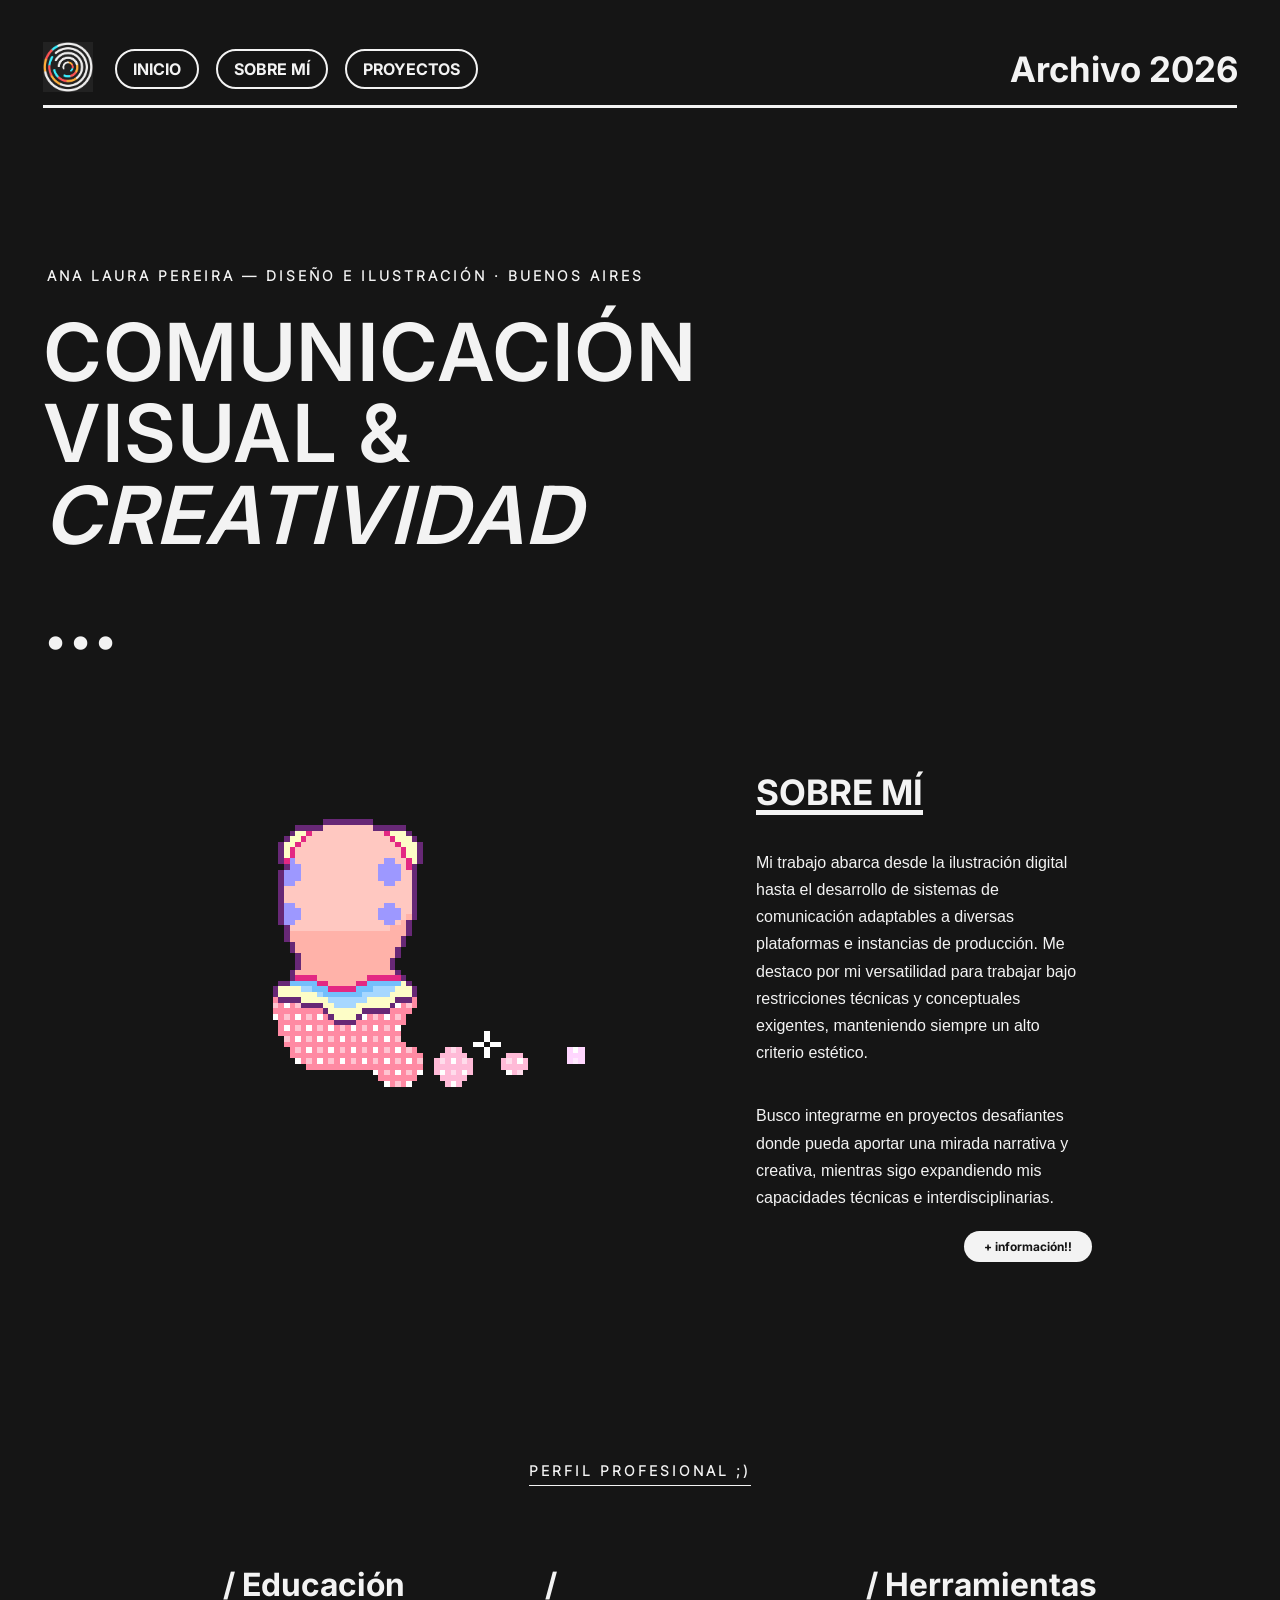
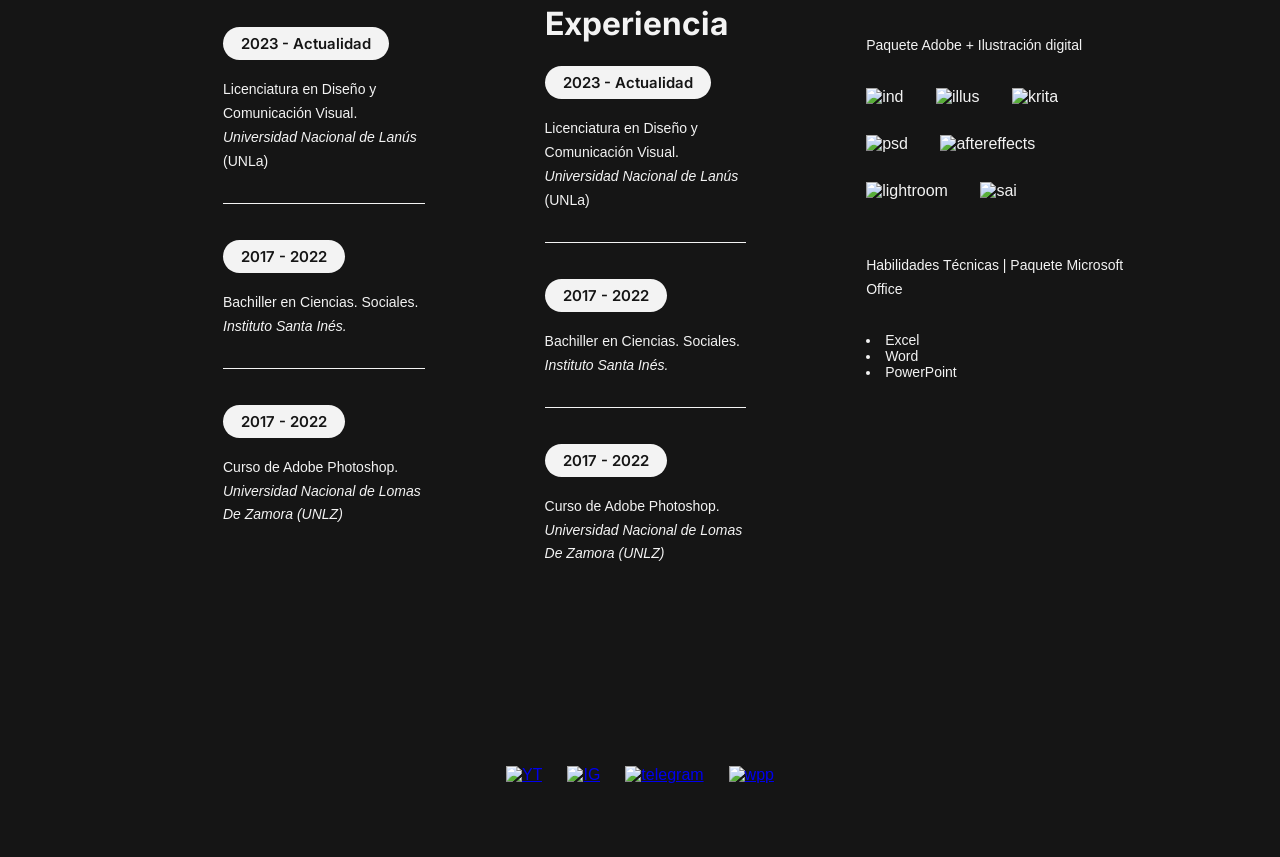
==== index.html @ 0eec57a1 "Add files via upload" ====
<!DOCTYPE html>
<html lang="es">

<head>
    <meta charset="utf-8" />
    <title>Pereira Ana | Portfolio</title>
    <link rel="stylesheet" href="style.css">
</head>

<body>
    <header class="header-container">
        <div class="logoprincipal">
            <img id="logo" src="IMG/SID_ Photo.gif" alt="Logo" width="50" />
        </div>
        <nav class="mi-inicio">
            <a href="#">INICIO</a>
            <a href="#">SOBRE MÍ</a>
            <a href="#">PROYECTOS</a>
            <a href="#" class="derecha">Archivo 2026</a>
        </nav>
    </header>

    <hr class="linea-principal">

    <main>
        <div class="subtitulo-header">
            <h1>ANA LAURA PEREIRA — DISEÑO E ILUSTRACIÓN · BUENOS AIRES</h1>
        </div>

        <section id="uno" class="hero-container">
            <div class="columna-izquierda">
                <h2>COMUNICACIÓN<br>VISUAL &<br><i>CREATIVIDAD</i></h2>
                <h3>...</h3>
                <img id="fotocv" src="IMG/download (2).gif" alt="Ana" width="500">
            </div>

            <div class="columna-derecha">
                <h4>SOBRE MÍ</h4>
                <p id="b1">Mi trabajo abarca desde la ilustración digital hasta el desarrollo de sistemas de
                    comunicación
                    adaptables a diversas plataformas e instancias de producción. Me destaco por mi versatilidad para
                    trabajar bajo restricciones técnicas y conceptuales exigentes, manteniendo siempre un alto criterio
                    estético.</p>
                <p id="b2">Busco integrarme en proyectos desafiantes donde pueda aportar una mirada narrativa y
                    creativa,
                    mientras sigo expandiendo mis capacidades técnicas e interdisciplinarias.</p>
                <div class="info">
                    <span id="b3">+ información!!</span>
                </div>
            </div>
        </section>

        <h6>PERFIL PROFESIONAL ;) </h6>

        <section class="columnas">
            <div id="columasinfo">
                <h5>/ Educación</h5>
                <span class="ed-tag">2023 - Actualidad</span>
                <p class="ed-texto">Licenciatura en Diseño y Comunicación Visual. <i>Universidad Nacional de Lanús</i>
                    (UNLa)</p>
                <hr class="hr-separador">
                <span class="ed-tag">2017 - 2022</span>
                <p class="ed-texto">Bachiller en Ciencias. Sociales. <i>Instituto Santa Inés.</i></p>
                <hr class="hr-separador">
                <span class="ed-tag">2017 - 2022</span>
                <p class="ed-texto">Curso de Adobe Photoshop. <i>Universidad Nacional de Lomas De Zamora (UNLZ)</i></p>
            </div>

            <div id="columasinfo">
                <h5>/ Experiencia</h5>
                <span class="ed-tag">2023 - Actualidad</span>
                <p class="ed-texto">Licenciatura en Diseño y Comunicación Visual. <i>Universidad Nacional de Lanús</i>
                    (UNLa)</p>
                <hr class="hr-separador">
                <span class="ed-tag">2017 - 2022</span>
                <p class="ed-texto">Bachiller en Ciencias. Sociales. <i>Instituto Santa Inés.</i></p>
                <hr class="hr-separador">
                <span class="ed-tag">2017 - 2022</span>
                <p class="ed-texto">Curso de Adobe Photoshop. <i>Universidad Nacional de Lomas De Zamora (UNLZ)</i></p>
            </div>

            <div id="columaskills">
                <h5>/ Herramientas</h5>
                <p class="ed-texto">Paquete Adobe + Ilustración digital</p>
                <img id="icono1" src="IMG/H1BLANCO.png" alt="ind" width="70px">
                <img id="icono1" src="IMG/H2BLANCO.png" alt="illus" width="70px">
                <img id="icono1" src="IMG/H6BLANCO.png" alt="krita" width="70px">
                <img id="icono1" src="IMG/H3BLANCO.png" alt="psd" width="70px">
                <img id="icono1" src="IMG/H4BLANCO.png" alt="aftereffects" width="70px">
                <img id="icono1" src="IMG/H5BLANCO.png" alt="lightroom" width="70px">
                <img id="icono1" src="IMG/H7BLANCO.png" alt="sai" width="70px">
                <p class="ed-texto">Habilidades Técnicas | Paquete Microsoft Office</p>
                <ul">
                    <li class="listado">Excel</li>
                    <li class="listado">Word</li>
                    <li class="listado">PowerPoint</li>
                </ul>
            </div>
        </section>
    </main>

    <footer class="extra">
        <div class="redes">
            <a href="index.html"><img src="IMG/YTLOGO.png" alt="YT" width="40px"></a>
            <a href="index.html"><img src="IMG/IGLOGO.png" alt="IG" width="40px"></a>
            <a href="index.html"><img src="IMG/TLGLOGO.png" alt="telegram" width="40px"></a>
            <a href="index.html"><img src="IMG/WPPLOGO.png" alt="wpp" width="40px"></a>

        </div>

    </footer>


</body>

</html>
---- style.css ----
@charset "UTF-8";

@font-face {
    font-family: "Adobecaslon";
    src: url("fonts/ACaslonPro-Regular.otf") format("opentype");
    font-weight: normal;
    font-style: normal;
}

@font-face {
    font-family: "InterRegular";
    src: url("fonts/Inter_18pt-Regular.ttf") format("truetype");
    font-weight: normal;
    font-style: normal;
}

@font-face {
    font-family: "InterLight";
    src: url("fonts/Inter_18pt-Light.ttf") format("truetype");
    font-weight: 300;
    font-style: normal;
}

@font-face {
    font-family: "Gragio";
    src: url("fonts/Gragio.ttf") format("truetype");
    font-weight: bold;
    font-style: normal;
}

@font-face {
    font-family: "HelveticaNeue-Medium";
    src: url("fonts/HelveticaNeue-Medium.otf") format("opentype");
    font-weight: bold;
    font-style: normal;
}

@font-face {
    font-family: "InterBold";
    src: url("fonts/Inter_18pt-Bold.ttf") format("truetype");
    font-weight: bold;
    font-style: normal;
}

@font-face {
    font-family: "InterSemibold";
    src: url("fonts/Inter_18pt-SemiBold.ttf") format("truetype");
    font-weight: 600;
    font-style: normal;
}

@font-face {
    font-family: "Montserrat";
    src: url("fonts/Montserrat-Regular.ttf") format("truetype");
    font-weight: normal;
    font-style: normal;
}

@font-face {
    font-family: "Groonex";
    src: url("fonts/Groonex-Slant.ttf") format("opentype");
    font-weight: 300;
    font-style: normal;
}

body {
    background-color: rgb(21, 21, 21);
    color: rgb(243, 243, 243);
    font-family: "Montserrat", sans-serif;
    padding: 35px 35px;
}

.header-container {
    display: flex;
    align-items: center;
    justify-content: space-between;
    padding: 10px 0;
    margin-top: -13px;
}

.mi-inicio {
    display: flex;
    align-items: center;
    gap: 17px;
    width: 100%;
}

.mi-inicio a {
    font-family: 'InterBold', sans-serif;
    font-size: 16px;
    text-decoration: none;
    font-weight: bold;
    color: rgb(243, 243, 243);
    border: 2.8px solid rgb(243, 243, 243);
    border-radius: 100px;
    padding: 8px 16px;
    transition: all 0.3s ease;
}

.mi-inicio a:hover {
    background-color: rgb(243, 243, 243);
    color: rgb(243, 243, 243);
    box-shadow: 0 0 15px rgb(243, 243, 243);
}

.mi-inicio .derecha {
    font-family: 'InterBold', sans-serif;
    margin-left: auto;
    margin-right: -17px;
    font-size: 35px;
    border: none;
    font-weight: 300;
    pointer-events: none;
}

.linea-principal {
    border: none;
    height: 3px;
    background-color: rgb(243, 243, 243);
    margin-top: -3px;
}

.subtitulo-header h1 {
    font-family: "InterLight", sans-serif;
    color: rgb(243, 243, 243);
    font-size: 14px;
    letter-spacing: 3px;
    padding-top: 150px;
    margin-bottom: -40px;
    padding-left: 4px;
}

.hero-container {
    display: flex;
    justify-content: space-between;
    gap: 60px;
    margin-top: 0px;
    margin-bottom: 80px;
}

.columna-izquierda {
    flex: 1.2;

}

.columna-derecha {
    flex: 0.9;
    display: flex;
    flex-direction: column;
    justify-content: flex-start;
    padding-top: 480px;
    padding-right: 145px;
    padding-bottom: 30px;
}

h2 {
    font-family: "InterSemibold", serif;
    font-size: 80px;
    padding-top: 0px;
    line-height: 1.02;
    letter-spacing: 0.5px;
    margin-bottom: 20px;
}

h3 {
    font-family: "InterBold", sans-serif;
    font-size: 80px;
    margin-top: -5px;
    margin-bottom: 20px;
}

h4 {
    font-family: "InterBold", sans-serif;
    font-size: 35px;
    margin-bottom: 20px;
    text-decoration: underline;
    text-decoration-thickness: 5px;
    text-underline-offset: 5px;
}

p {
    font-size: 16px;
    line-height: 1.7;
    margin-bottom: 20px;
}

.info {
    display: flex;
    justify-content: flex-end;
}

#b3 {
    font-family: 'InterBold', sans-serif;
    color: rgb(21, 21, 21);
    font-size: 12px;
    background-color: rgb(243, 243, 243);
    border-radius: 100px;
    padding: 8px 20px;
    display: inline-block;
}

h5 {
    font-family: "InterBold", sans-serif;
    font-size: 32px;
    margin-bottom: 30px;
}

.ed-tag {
    font-family: 'InterSemibold', sans-serif;
    color: rgb(21, 21, 21);
    ;
    font-size: 15px;
    background-color: rgb(243, 243, 243);
    border-radius: 110px;
    padding: 7px 18px;
    white-space: nowrap;
}

.ed-texto {
    margin-top: 25px;
    padding-bottom: 10px;
    font-size: 14px;
}

.hr-separador {
    border: none;
    height: 1px;
    background-color: rgb(243, 243, 243);
    margin: 15px 0 42.4px 0;
}

.logoprincipal {
    padding-right: 22px;
    margin-top: 0px;
}

#fotocv {
    max-width: 100%;
    padding-left: 230px;
    margin-top: -35px;
}

.columnas {
    padding-left: 180px;
    padding-right: 100px;
    display: flex;
    column-gap: 120px;
    justify-content: center;
    margin-bottom: 80px;
}

#columasinfo {
    width: 450px;
}

#columnaskills {
    width: 362px;
}

#icono1 {
    padding-right: 28px;
    padding-bottom: 29px;
}

h6 {
    font-family: "InterLight", sans-serif;
    font-size: 14px;
    letter-spacing: 3px;
    text-align: center;
    padding-top: 90px;
    text-decoration: underline;
    text-underline-offset: 9px;
}

.listado {
    font-size: 14px;
    text-decoration: none;
}

.extra {
    width: 100%;
    padding-top: 90px;
}

.redes {
    display: flex;
    column-gap: 25px;
    justify-content: center;
    margin-bottom: 30px;
}
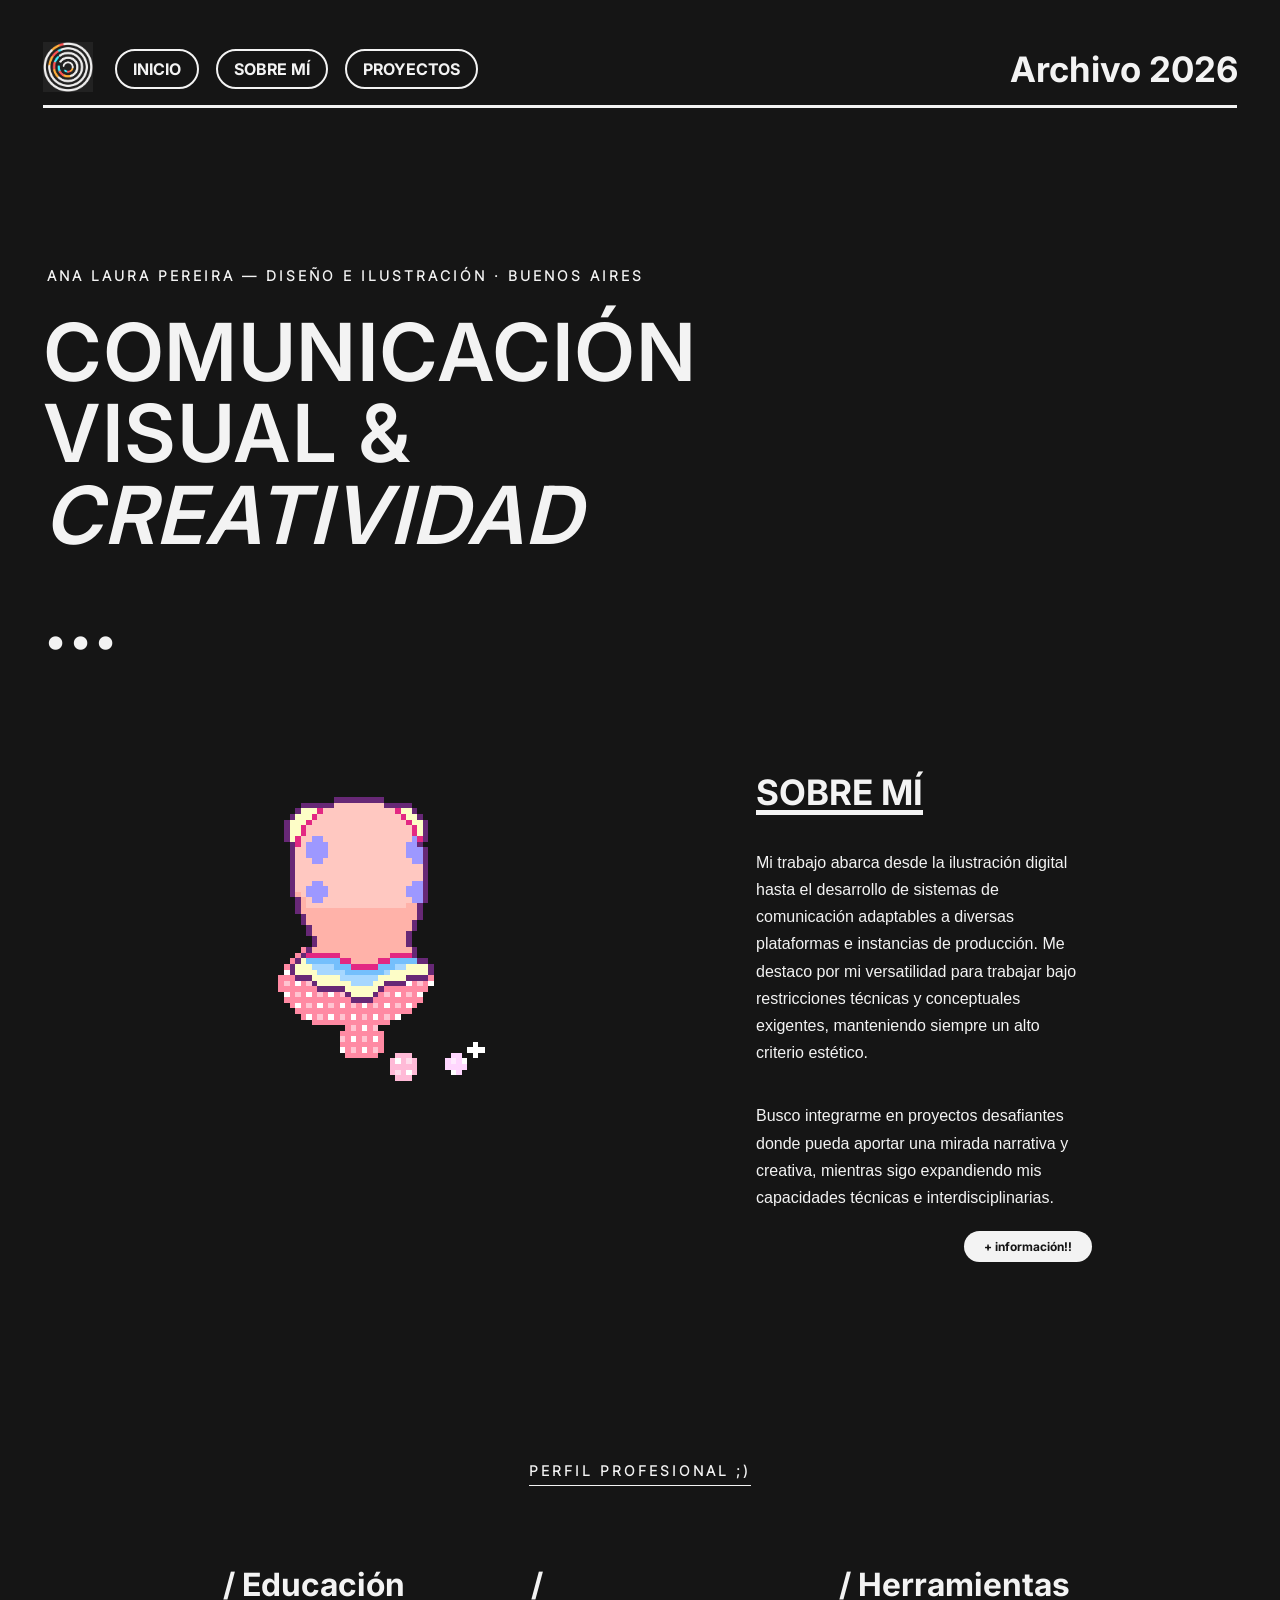
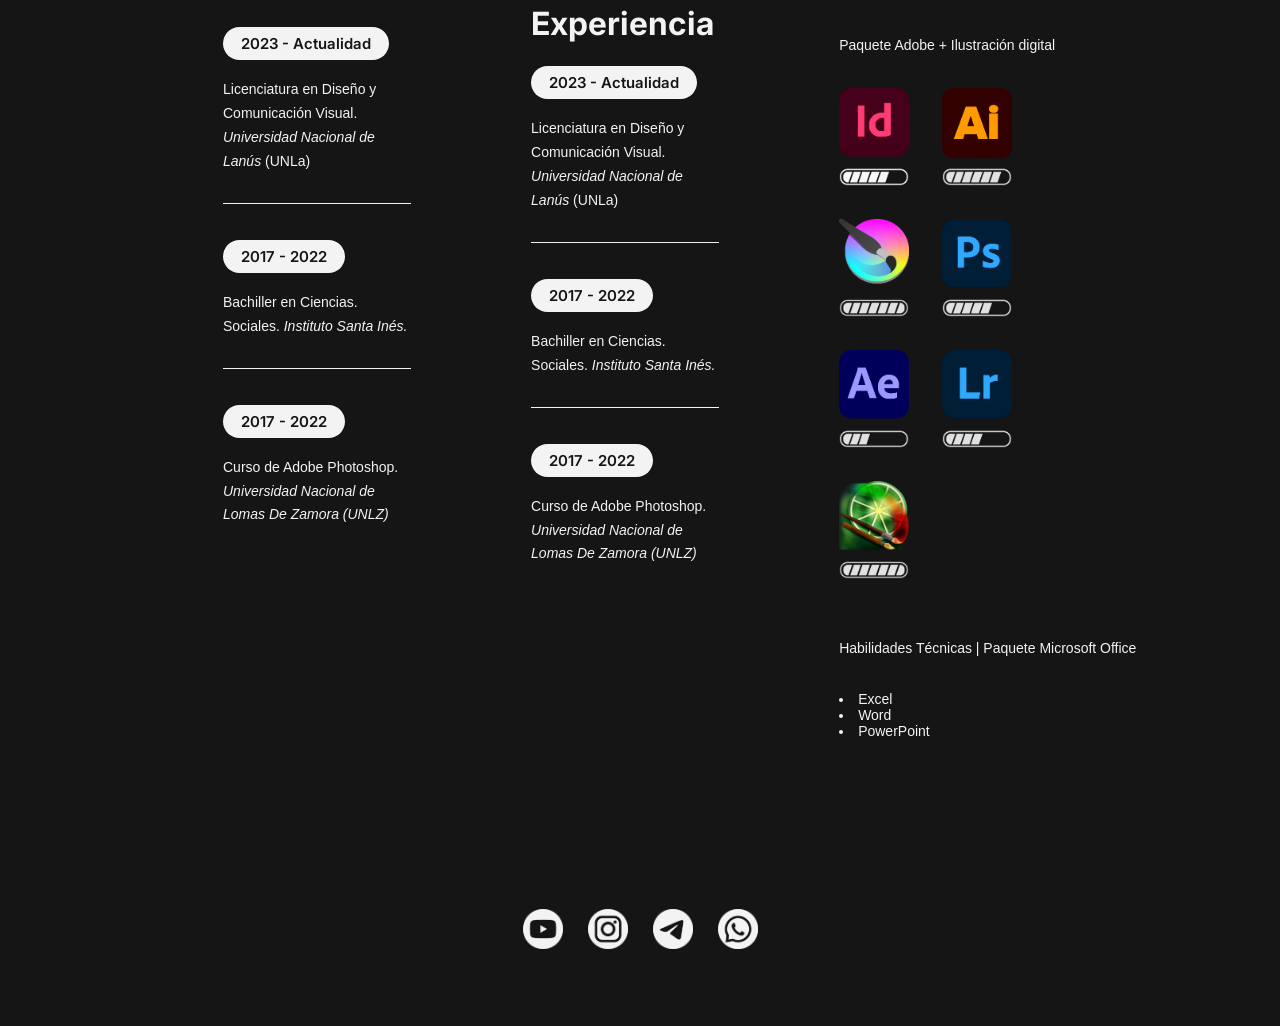
==== commit 23166fab: "correcciones pre-entrega" ====
--- a/index.html
+++ b/index.html
@@ -5,6 +5,7 @@
     <meta charset="utf-8" />
     <title>Pereira Ana | Portfolio</title>
     <link rel="stylesheet" href="style.css">
+    <!--te falta el favicon!!!-->
 </head>
 
 <body>
@@ -30,12 +31,12 @@
         <section id="uno" class="hero-container">
             <div class="columna-izquierda">
                 <h2>COMUNICACIÓN<br>VISUAL &<br><i>CREATIVIDAD</i></h2>
-                <h3>...</h3>
+                <h3>...</h3> <!--esto semánticamente no parece un título, sino un decorado visual podrías utilizar una etiqueta de texto simple para no romper la lógica de los encabezados y darle estilo desde css. esto te va a obligar a cambiar la lógica de las h que estás usando-->
                 <img id="fotocv" src="IMG/download (2).gif" alt="Ana" width="500">
             </div>
 
-            <div class="columna-derecha">
-                <h4>SOBRE MÍ</h4>
+            <div class="columna-derecha"> <!--este div podría ser otra etiqueta semánticamente mejor-->
+                <h4>SOBRE MÍ</h4> <!--los nombres de los ids y clases deben ser descriptivos para que en un trabajo en equipo se puedan entender entre todos, si yo leo b1 no etiendo qué significa ni a qué se refiere o la razón de ser, y de hecho no lo estás utilizando ni para crear links ni para aplicar propiedades css-->
                 <p id="b1">Mi trabajo abarca desde la ilustración digital hasta el desarrollo de sistemas de
                     comunicación
                     adaptables a diversas plataformas e instancias de producción. Me destaco por mi versatilidad para
@@ -44,21 +45,22 @@
                 <p id="b2">Busco integrarme en proyectos desafiantes donde pueda aportar una mirada narrativa y
                     creativa,
                     mientras sigo expandiendo mis capacidades técnicas e interdisciplinarias.</p>
-                <div class="info">
-                    <span id="b3">+ información!!</span>
+                <div class="info"> <!--entiendo que hayas usado este div para que este elemento te quede alineado distinto, pero hay una solución más fácil sin crear tanta etiqueta dentro de etiqueta: desde css a este span agregale "align-self: flex-end"; que te sirve para alinear elementos rompiendo las reglas del padre-->
+                    <span id="b3">+ información!!</span> <!--existe la etiqueta button que va a quedar mucho mejor-->
                 </div>
             </div>
         </section>
 
-        <h6>PERFIL PROFESIONAL ;) </h6>
+        <h6>PERFIL PROFESIONAL ;) </h6> <!--este título es semántincamente más importante que las h5 a continuación porque encabeza estas secciones aunque sea visualmente más pequeña, esto debería ser al revés y ajustarse desde css, además no queda bien que no esté dentro de una etiqueta más grande porque parece suelto-->
 
         <section class="columnas">
             <div id="columasinfo">
                 <h5>/ Educación</h5>
+                <!--a mi me suena a que esta lista de estudios que podría ser otra etiqueta-->
                 <span class="ed-tag">2023 - Actualidad</span>
                 <p class="ed-texto">Licenciatura en Diseño y Comunicación Visual. <i>Universidad Nacional de Lanús</i>
                     (UNLa)</p>
-                <hr class="hr-separador">
+                <hr class="hr-separador"> <!--esto es una etiqueta de diseño, resolvelo desde css-->
                 <span class="ed-tag">2017 - 2022</span>
                 <p class="ed-texto">Bachiller en Ciencias. Sociales. <i>Instituto Santa Inés.</i></p>
                 <hr class="hr-separador">
@@ -66,7 +68,7 @@
                 <p class="ed-texto">Curso de Adobe Photoshop. <i>Universidad Nacional de Lomas De Zamora (UNLZ)</i></p>
             </div>
 
-            <div id="columasinfo">
+            <div id="columasinfo"> <!--no es correcto repetir ids, lo vimos en clases!-->
                 <h5>/ Experiencia</h5>
                 <span class="ed-tag">2023 - Actualidad</span>
                 <p class="ed-texto">Licenciatura en Diseño y Comunicación Visual. <i>Universidad Nacional de Lanús</i>
@@ -82,7 +84,7 @@
             <div id="columaskills">
                 <h5>/ Herramientas</h5>
                 <p class="ed-texto">Paquete Adobe + Ilustración digital</p>
-                <img id="icono1" src="IMG/H1BLANCO.png" alt="ind" width="70px">
+                <img id="icono1" src="IMG/H1BLANCO.png" alt="ind" width="70px"> <!--repetís ids!!!-->
                 <img id="icono1" src="IMG/H2BLANCO.png" alt="illus" width="70px">
                 <img id="icono1" src="IMG/H6BLANCO.png" alt="krita" width="70px">
                 <img id="icono1" src="IMG/H3BLANCO.png" alt="psd" width="70px">
@@ -90,7 +92,7 @@
                 <img id="icono1" src="IMG/H5BLANCO.png" alt="lightroom" width="70px">
                 <img id="icono1" src="IMG/H7BLANCO.png" alt="sai" width="70px">
                 <p class="ed-texto">Habilidades Técnicas | Paquete Microsoft Office</p>
-                <ul">
+                <ul"> <!--mal escrita la etiqueta-->
                     <li class="listado">Excel</li>
                     <li class="listado">Word</li>
                     <li class="listado">PowerPoint</li>
@@ -101,7 +103,7 @@
 
     <footer class="extra">
         <div class="redes">
-            <a href="index.html"><img src="IMG/YTLOGO.png" alt="YT" width="40px"></a>
+            <a href="index.html"><img src="IMG/YTLOGO.png" alt="YT" width="40px"></a> <!--en los enlaces que lleven a un sitio externo es bueno agregar el atributo target="_blank" para que los mismos se abran en otra pestaña y no perder tu página, dicho esto, estaría bueno que utilices links externos aunque sean falsos para demostrar que lo sabés-->
             <a href="index.html"><img src="IMG/IGLOGO.png" alt="IG" width="40px"></a>
             <a href="index.html"><img src="IMG/TLGLOGO.png" alt="telegram" width="40px"></a>
             <a href="index.html"><img src="IMG/WPPLOGO.png" alt="wpp" width="40px"></a>
--- a/style.css
+++ b/style.css
@@ -148,14 +148,14 @@
     display: flex;
     flex-direction: column;
     justify-content: flex-start;
-    padding-top: 480px;
+    padding-top: 480px; /*sin ver la página puedo darme cuenta que estás utilizando estos tamaños para acomodar elementos que pueden resolverse con propiedades de flex, como norma general si tenés que setear tamaños mayores a 80px o inclusive si es muy necesario a 100px es porque lo podés resolver con flex, así que esto está mal seteado, y cuando pasemos a responsive te va a traer problemas*/
     padding-right: 145px;
     padding-bottom: 30px;
 }
 
 h2 {
     font-family: "InterSemibold", serif;
-    font-size: 80px;
+    font-size: 80px; /*si te animás, probá utilizar rems para lo que tenga que ver con tamaños tipográficos, si no llegás no pasa nada, lo intentás en el próximo tp*/
     padding-top: 0px;
     line-height: 1.02;
     letter-spacing: 0.5px;
@@ -165,7 +165,7 @@
 h3 {
     font-family: "InterBold", sans-serif;
     font-size: 80px;
-    margin-top: -5px;
+    margin-top: -5px; /*esto es un error grave, no se utilizan medidas en negativo porque son una señal de que estás arrastrando un error o que podés resolverlo con otra propiedad tipográfica*/
     margin-bottom: 20px;
 }
 
@@ -236,15 +236,15 @@
 
 #fotocv {
     max-width: 100%;
-    padding-left: 230px;
-    margin-top: -35px;
+    padding-left: 230px; /*alerta de que tenés que usar flexbox*/
+    margin-top: -35px; /*alerta de que podés usar otra propiedad*/
 }
 
 .columnas {
     padding-left: 180px;
     padding-right: 100px;
     display: flex;
-    column-gap: 120px;
+    column-gap: 120px; 
     justify-content: center;
     margin-bottom: 80px;
 }
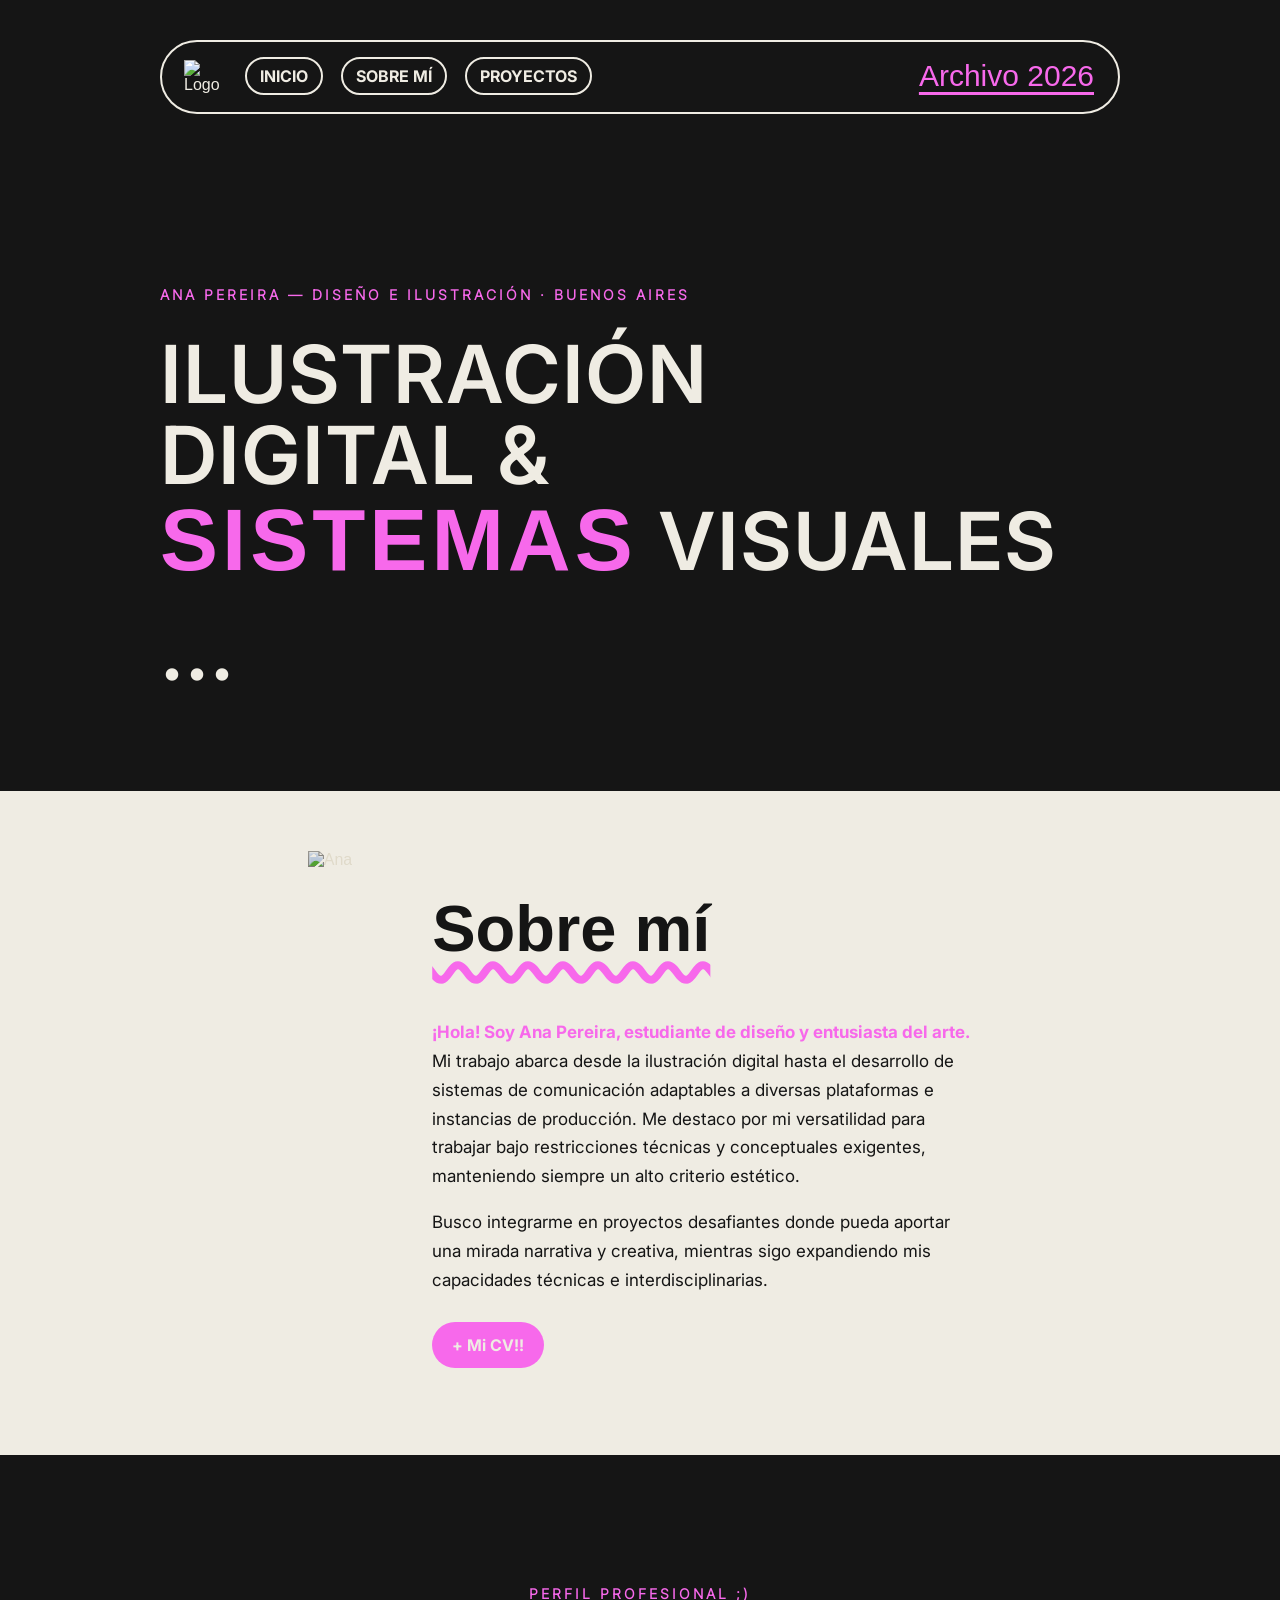
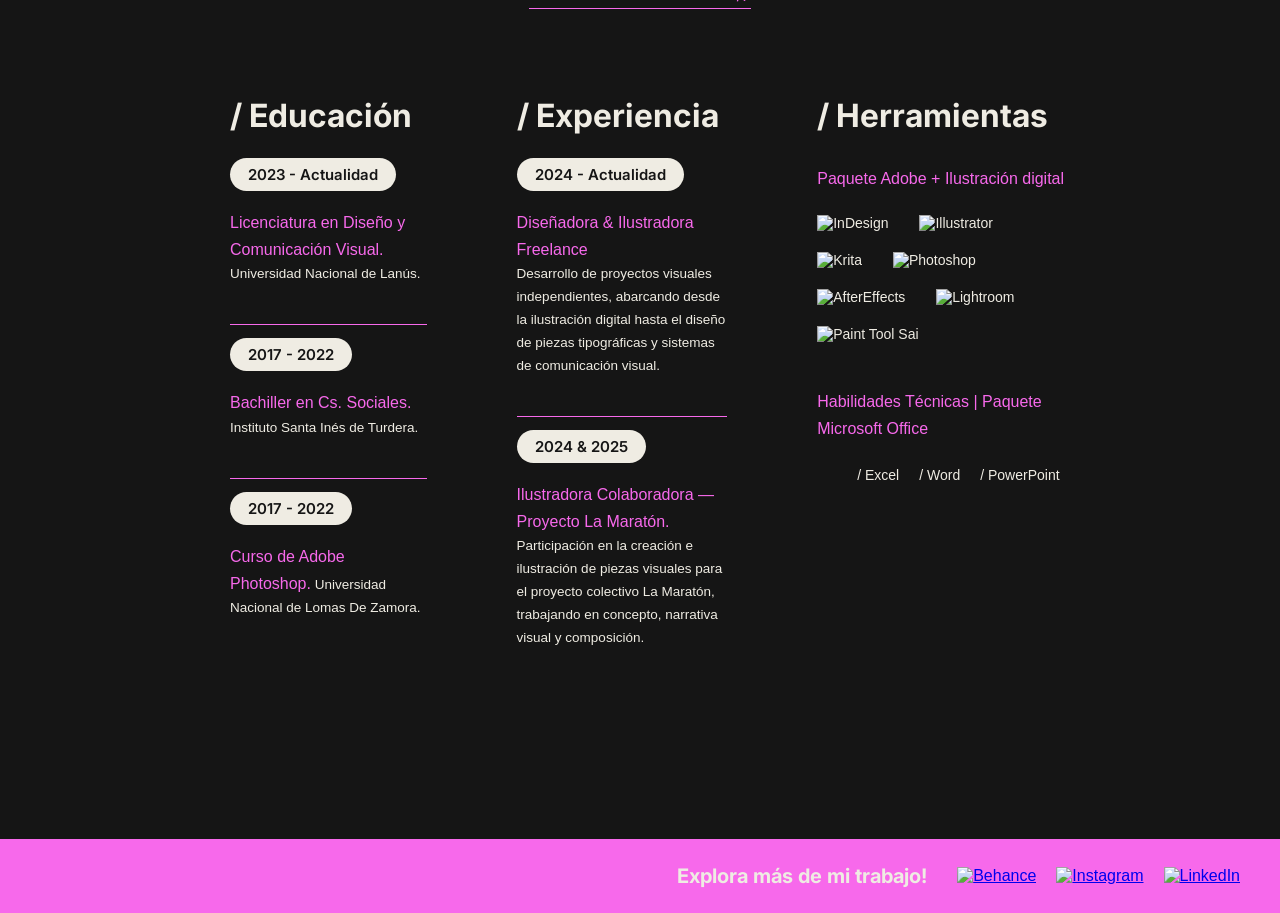
==== commit 1c306472: "Add files via upload" ====
--- a/index.html
+++ b/index.html
@@ -3,116 +3,133 @@
 
 <head>
     <meta charset="utf-8" />
-    <title>Pereira Ana | Portfolio</title>
+    <title>Pereira Ana | Curriculim</title>
     <link rel="stylesheet" href="style.css">
-    <!--te falta el favicon!!!-->
+    <link rel="icon" href="/IMG/favicon.ico" type="image/x-icon">
 </head>
 
 <body>
+    <!-- BARRA DE NAVEGACIÓN -->
     <header class="header-container">
-        <div class="logoprincipal">
-            <img id="logo" src="IMG/SID_ Photo.gif" alt="Logo" width="50" />
+        <div class="header-logo">
+            <img src="IMG/gif-Inicio.gif" alt="Logo" width="50" />
         </div>
-        <nav class="mi-inicio">
+        <nav class="nav-principal">
             <a href="#">INICIO</a>
             <a href="#">SOBRE MÍ</a>
             <a href="#">PROYECTOS</a>
-            <a href="#" class="derecha">Archivo 2026</a>
+            <a href="#" class="nav-derecha">Archivo 2026</a>
         </nav>
     </header>
+    <main>
 
-    <hr class="linea-principal">
+        <!-- VOLANTA Y TITULAR -->
+        <section class="hero-container">
+            <h2>ANA PEREIRA — DISEÑO E ILUSTRACIÓN · BUENOS AIRES</h2>
+            <h1>ILUSTRACIÓN<br>DIGITAL &<br><span class="destacado">SISTEMAS</span> VISUALES</h1>
+            <p class="elemento-decorativo">...</p>
+        </section>
 
-    <main>
-        <div class="subtitulo-header">
-            <h1>ANA LAURA PEREIRA — DISEÑO E ILUSTRACIÓN · BUENOS AIRES</h1>
-        </div>
-
-        <section id="uno" class="hero-container">
-            <div class="columna-izquierda">
-                <h2>COMUNICACIÓN<br>VISUAL &<br><i>CREATIVIDAD</i></h2>
-                <h3>...</h3> <!--esto semánticamente no parece un título, sino un decorado visual podrías utilizar una etiqueta de texto simple para no romper la lógica de los encabezados y darle estilo desde css. esto te va a obligar a cambiar la lógica de las h que estás usando-->
-                <img id="fotocv" src="IMG/download (2).gif" alt="Ana" width="500">
+        <!-- MI PRESENTACIÓN -->
+        <section class="perfil">
+            <div class="foto-perfil">
+                <img src="IMG/gif-perfil.gif" alt="Ana" width="550">
             </div>
-
-            <div class="columna-derecha"> <!--este div podría ser otra etiqueta semánticamente mejor-->
-                <h4>SOBRE MÍ</h4> <!--los nombres de los ids y clases deben ser descriptivos para que en un trabajo en equipo se puedan entender entre todos, si yo leo b1 no etiendo qué significa ni a qué se refiere o la razón de ser, y de hecho no lo estás utilizando ni para crear links ni para aplicar propiedades css-->
-                <p id="b1">Mi trabajo abarca desde la ilustración digital hasta el desarrollo de sistemas de
-                    comunicación
-                    adaptables a diversas plataformas e instancias de producción. Me destaco por mi versatilidad para
+            <div class="columna-perfil">
+                <h4>Sobre mí</h4>
+                <p id="b1"><span class="destacado-presentacion"> ¡Hola! Soy Ana Pereira, estudiante de diseño y
+                        entusiasta del arte.</span> Mi trabajo
+                    abarca desde la ilustración digital hasta el desarrollo de sistemas de
+                    comunicación adaptables a diversas plataformas e instancias de producción. Me destaco por mi
+                    versatilidad para
                     trabajar bajo restricciones técnicas y conceptuales exigentes, manteniendo siempre un alto criterio
                     estético.</p>
                 <p id="b2">Busco integrarme en proyectos desafiantes donde pueda aportar una mirada narrativa y
                     creativa,
                     mientras sigo expandiendo mis capacidades técnicas e interdisciplinarias.</p>
-                <div class="info"> <!--entiendo que hayas usado este div para que este elemento te quede alineado distinto, pero hay una solución más fácil sin crear tanta etiqueta dentro de etiqueta: desde css a este span agregale "align-self: flex-end"; que te sirve para alinear elementos rompiendo las reglas del padre-->
-                    <span id="b3">+ información!!</span> <!--existe la etiqueta button que va a quedar mucho mejor-->
-                </div>
+                <a href="#" class="descarga-cv">+ Mi CV!!</a>
             </div>
         </section>
 
-        <h6>PERFIL PROFESIONAL ;) </h6> <!--este título es semántincamente más importante que las h5 a continuación porque encabeza estas secciones aunque sea visualmente más pequeña, esto debería ser al revés y ajustarse desde css, además no queda bien que no esté dentro de una etiqueta más grande porque parece suelto-->
+        <!-- INTERESES -->
 
-        <section class="columnas">
-            <div id="columasinfo">
-                <h5>/ Educación</h5>
-                <!--a mi me suena a que esta lista de estudios que podría ser otra etiqueta-->
-                <span class="ed-tag">2023 - Actualidad</span>
-                <p class="ed-texto">Licenciatura en Diseño y Comunicación Visual. <i>Universidad Nacional de Lanús</i>
-                    (UNLa)</p>
-                <hr class="hr-separador"> <!--esto es una etiqueta de diseño, resolvelo desde css-->
-                <span class="ed-tag">2017 - 2022</span>
-                <p class="ed-texto">Bachiller en Ciencias. Sociales. <i>Instituto Santa Inés.</i></p>
-                <hr class="hr-separador">
-                <span class="ed-tag">2017 - 2022</span>
-                <p class="ed-texto">Curso de Adobe Photoshop. <i>Universidad Nacional de Lomas De Zamora (UNLZ)</i></p>
+
+        <!-- PERFIL Y COLUMNAS -->
+        <h2 class="titulo-formacion">PERFIL PROFESIONAL ;) </h2>
+        <section class="formacion">
+            <div class="listado-skills">
+                <h3>/ Educación</h3>
+                <ul class="lista-curriculum">
+                    <li class="item-curriculum">
+                        <span class="ed-tag">2023 - Actualidad</span>
+                        <p class="ed-texto"><span class="destacado-curriculum">Licenciatura en Diseño y
+                                Comunicación Visual.</span> Universidad Nacional de Lanús.</p>
+                    </li>
+                    <li class="item-curriculum">
+                        <span class="ed-tag">2017 - 2022</span>
+                        <p class="ed-texto"><span class="destacado-curriculum"> Bachiller en Cs.
+                                Sociales.</span> Instituto Santa Inés de Turdera.</p>
+
+                    </li>
+                    <li class="item-curriculum">
+                        <span class="ed-tag">2017 - 2022</span>
+                        <p class="ed-texto"><span class="destacado-curriculum">Curso de Adobe
+                                Photoshop.</span> Universidad Nacional de Lomas De Zamora.</p>
+                    </li>
+                </ul>
             </div>
 
-            <div id="columasinfo"> <!--no es correcto repetir ids, lo vimos en clases!-->
-                <h5>/ Experiencia</h5>
-                <span class="ed-tag">2023 - Actualidad</span>
-                <p class="ed-texto">Licenciatura en Diseño y Comunicación Visual. <i>Universidad Nacional de Lanús</i>
-                    (UNLa)</p>
-                <hr class="hr-separador">
-                <span class="ed-tag">2017 - 2022</span>
-                <p class="ed-texto">Bachiller en Ciencias. Sociales. <i>Instituto Santa Inés.</i></p>
-                <hr class="hr-separador">
-                <span class="ed-tag">2017 - 2022</span>
-                <p class="ed-texto">Curso de Adobe Photoshop. <i>Universidad Nacional de Lomas De Zamora (UNLZ)</i></p>
+            <div class="listado-skills">
+                <h3>/ Experiencia</h3>
+                <ul class="lista-curriculum">
+                    <li class="item-curriculum">
+                        <span class="ed-tag">2024 - Actualidad</span>
+                        <p class="ed-texto"><span class="destacado-curriculum">Diseñadora & Ilustradora
+                                Freelance</span><br>Desarrollo de proyectos visuales independientes, abarcando desde la
+                            ilustración digital hasta el diseño de piezas tipográficas y sistemas de comunicación
+                            visual.</p>
+                    </li>
+                    <li class="item-curriculum">
+                        <span class="ed-tag">2024 & 2025</span>
+                        <p class="ed-texto"><span class="destacado-curriculum"> Ilustradora Colaboradora — Proyecto La
+                                Maratón.</span><br>Participación en la creación e ilustración de piezas visuales para el
+                            proyecto colectivo La Maratón, trabajando en concepto, narrativa visual y composición.</p>
+                    </li>
+                </ul>
             </div>
 
-            <div id="columaskills">
-                <h5>/ Herramientas</h5>
-                <p class="ed-texto">Paquete Adobe + Ilustración digital</p>
-                <img id="icono1" src="IMG/H1BLANCO.png" alt="ind" width="70px"> <!--repetís ids!!!-->
-                <img id="icono1" src="IMG/H2BLANCO.png" alt="illus" width="70px">
-                <img id="icono1" src="IMG/H6BLANCO.png" alt="krita" width="70px">
-                <img id="icono1" src="IMG/H3BLANCO.png" alt="psd" width="70px">
-                <img id="icono1" src="IMG/H4BLANCO.png" alt="aftereffects" width="70px">
-                <img id="icono1" src="IMG/H5BLANCO.png" alt="lightroom" width="70px">
-                <img id="icono1" src="IMG/H7BLANCO.png" alt="sai" width="70px">
-                <p class="ed-texto">Habilidades Técnicas | Paquete Microsoft Office</p>
-                <ul"> <!--mal escrita la etiqueta-->
-                    <li class="listado">Excel</li>
-                    <li class="listado">Word</li>
-                    <li class="listado">PowerPoint</li>
+            <div id="listado-adobe">
+                <h3>/ Herramientas</h3>
+                <p class="ed-texto"><span class="destacado-curriculum">Paquete Adobe + Ilustración digital</span></p>
+                <img class="skill-icon" src="IMg/icono-indesign.png" alt="InDesign" width="63">
+                <img class="skill-icon" src="IMG/icono-iIllustrator.png" alt="Illustrator" width="63">
+                <img class="skill-icon" src="IMG/icono-krita.png" alt="Krita" width="63">
+                <img class="skill-icon" src="IMG/icono-photoshop.png" alt="Photoshop" width="63">
+                <img class="skill-icon" src="IMG/icono-aftereffects.png" alt="AfterEffects" width="63">
+                <img class="skill-icon" src="IMG/icono-lightroom.png" alt="Lightroom" width="63">
+                <img class="skill-icon" src="IMG/icono-sai.png" alt="Paint Tool Sai" width="63">
+                <p class="ed-texto"><span class="destacado-curriculum">Habilidades Técnicas | Paquete Microsoft
+                        Office</span></p>
+                <ul class="listado-office">
+                    <li class="listado-office">/ Excel</li>
+                    <li class="listado-office">/ Word</li>
+                    <li class="listado-office">/ PowerPoint</li>
                 </ul>
             </div>
         </section>
+
     </main>
 
-    <footer class="extra">
-        <div class="redes">
-            <a href="index.html"><img src="IMG/YTLOGO.png" alt="YT" width="40px"></a> <!--en los enlaces que lleven a un sitio externo es bueno agregar el atributo target="_blank" para que los mismos se abran en otra pestaña y no perder tu página, dicho esto, estaría bueno que utilices links externos aunque sean falsos para demostrar que lo sabés-->
-            <a href="index.html"><img src="IMG/IGLOGO.png" alt="IG" width="40px"></a>
-            <a href="index.html"><img src="IMG/TLGLOGO.png" alt="telegram" width="40px"></a>
-            <a href="index.html"><img src="IMG/WPPLOGO.png" alt="wpp" width="40px"></a>
 
+    <!-- CONTACTO -->
+    <footer class="footer-container">
+        <span class="footer-texto">Explora más de mi trabajo!</span>
+        <div class="footer-redes">
+            <a href="index.html"><img src="IMG/icono-behance.png" alt="Behance" width="40px"></a>
+            <a href="index.html"><img src="IMG/icono-instagram.png" alt="Instagram" width="40px"></a>
+            <a href="index.html"><img src="IMg/icono-linkedIn.png" alt="LinkedIn" width="40px"></a>
         </div>
-
     </footer>
-
-
 </body>
 
 </html>
--- a/style.css
+++ b/style.css
@@ -22,13 +22,6 @@
 }
 
 @font-face {
-    font-family: "Gragio";
-    src: url("fonts/Gragio.ttf") format("truetype");
-    font-weight: bold;
-    font-style: normal;
-}
-
-@font-face {
     font-family: "HelveticaNeue-Medium";
     src: url("fonts/HelveticaNeue-Medium.otf") format("opentype");
     font-weight: bold;
@@ -57,160 +50,299 @@
 }
 
 @font-face {
-    font-family: "Groonex";
-    src: url("fonts/Groonex-Slant.ttf") format("opentype");
+    font-family: "MontserratMedium";
+    src: url("fonts/MontserratAlternates-Medium.ttf") format("truetype");
+    font-weight: normal;
+    font-style: normal;
+}
+
+@font-face {
+    font-family: "Superbusy";
+    src: url("fonts/SuperbusyActivity-Outline.otf") format("opentype");
     font-weight: 300;
     font-style: normal;
 }
 
+@font-face {
+    font-family: "Kartis";
+    src: url("fonts/Kartis.otf") format("opentype");
+    font-weight: 300;
+    font-style: normal;
+}
+
 body {
+    margin: 0;
     background-color: rgb(21, 21, 21);
-    color: rgb(243, 243, 243);
+    color: rgb(239, 236, 227);
     font-family: "Montserrat", sans-serif;
-    padding: 35px 35px;
-}
-
+    margin-top: 9px;
+    max-width: 100%;
+    overflow-x: hidden;
+}
+
+p {
+    font-size: 16px;
+    line-height: 1.7;
+}
+
+html {
+    scroll-behavior: smooth;
+}
+
+/* BARRA DE NAVEGACIÓN */
 .header-container {
-    display: flex;
+    margin-top: 40px;
+    margin-left: 160px;
+    margin-right: 160px;
+    background-color: rgb(21, 21, 21);
+    display: flex;
+    justify-content: space-between;
     align-items: center;
-    justify-content: space-between;
-    padding: 10px 0;
-    margin-top: -13px;
-}
-
-.mi-inicio {
+    padding: 4px 20px 6px;
+    position: sticky;
+    top: 0;
+    z-index: 10;
+    height: 60px;
+    border-bottom-left-radius: 100px;
+    border-bottom-right-radius: 100px;
+    border-top-left-radius: 100px;
+    border-top-right-radius: 100px;
+    border: 2.8px solid rgb(239, 236, 227);
+}
+
+.nav-principal {
     display: flex;
     align-items: center;
-    gap: 17px;
+    gap: 18px;
     width: 100%;
 }
 
-.mi-inicio a {
+.nav-principal a {
     font-family: 'InterBold', sans-serif;
     font-size: 16px;
     text-decoration: none;
     font-weight: bold;
-    color: rgb(243, 243, 243);
-    border: 2.8px solid rgb(243, 243, 243);
+    color: rgb(239, 236, 227);
+    border: 2.8px solid rgb(239, 236, 227);
     border-radius: 100px;
-    padding: 8px 16px;
+    padding: 7px 13px;
     transition: all 0.3s ease;
 }
 
-.mi-inicio a:hover {
-    background-color: rgb(243, 243, 243);
-    color: rgb(243, 243, 243);
-    box-shadow: 0 0 15px rgb(243, 243, 243);
-}
-
-.mi-inicio .derecha {
-    font-family: 'InterBold', sans-serif;
+.nav-principal a:hover {
+    background-color: rgb(247, 105, 235);
+    color: rgb(239, 236, 227);
+    box-shadow: 0 0 15px rgb(239, 236, 227);
+}
+
+.nav-principal .nav-derecha {
+    font-family: 'Kartis', sans-serif;
+    color: rgb(247, 105, 235);
     margin-left: auto;
-    margin-right: -17px;
-    font-size: 35px;
+    margin-right: -9px;
+    font-size: 30px;
     border: none;
     font-weight: 300;
     pointer-events: none;
-}
-
-.linea-principal {
-    border: none;
-    height: 3px;
-    background-color: rgb(243, 243, 243);
-    margin-top: -3px;
-}
-
-.subtitulo-header h1 {
+    text-decoration: underline;
+    text-decoration-thickness: 3px;
+    text-underline-offset: 6px;
+}
+
+.header-logo {
+    padding-top: 2px;
+    padding-left: 2px;
+    padding-right: 13px;
+    margin-top: 0px;
+}
+
+/* VOLANTA Y TITULAR */
+.hero-container {
+    margin-top: 0px;
+    padding-left: 160px;
+    padding-top: 160px
+}
+
+h2 {
     font-family: "InterLight", sans-serif;
-    color: rgb(243, 243, 243);
+    color: rgb(247, 105, 235);
     font-size: 14px;
     letter-spacing: 3px;
-    padding-top: 150px;
-    margin-bottom: -40px;
-    padding-left: 4px;
-}
-
-.hero-container {
-    display: flex;
-    justify-content: space-between;
-    gap: 60px;
-    margin-top: 0px;
+}
+
+.destacado {
+    font-family: "Kartis", sans-serif;
+    letter-spacing: 4px;
+    font-size: 87px;
+    color: rgb(247, 105, 235);
+    padding-top: 5px;
+}
+
+.destacado-presentacion {
+    font-family: "InterBold", sans-serif;
+    color: rgb(247, 105, 235);
+}
+
+h1,
+.elemento-decorativo {
+    font-family: "InterSemibold", serif;
+    font-size: 80px;
+    line-height: 1.02;
+    letter-spacing: 1px;
+    margin-top: 30px;
+}
+
+.elemento-decorativo {
+    line-height: 0;
+    padding-bottom: 60px;
+}
+
+
+/* MI PRESENTACIÓN */
+.perfil {
+    padding-left: 140px;
+    padding-right: 160px;
+    padding-top: 60px;
+    padding-bottom: 100px;
+    display: flex;
+    column-gap: 80px;
+    justify-content: center;
     margin-bottom: 80px;
-}
-
-.columna-izquierda {
-    flex: 1.2;
-
-}
-
-.columna-derecha {
-    flex: 0.9;
-    display: flex;
-    flex-direction: column;
-    justify-content: flex-start;
-    padding-top: 480px; /*sin ver la página puedo darme cuenta que estás utilizando estos tamaños para acomodar elementos que pueden resolverse con propiedades de flex, como norma general si tenés que setear tamaños mayores a 80px o inclusive si es muy necesario a 100px es porque lo podés resolver con flex, así que esto está mal seteado, y cuando pasemos a responsive te va a traer problemas*/
-    padding-right: 145px;
-    padding-bottom: 30px;
-}
-
-h2 {
-    font-family: "InterSemibold", serif;
-    font-size: 80px; /*si te animás, probá utilizar rems para lo que tenga que ver con tamaños tipográficos, si no llegás no pasa nada, lo intentás en el próximo tp*/
-    padding-top: 0px;
-    line-height: 1.02;
-    letter-spacing: 0.5px;
-    margin-bottom: 20px;
+    background-color: rgb(239, 236, 227);
+    /* Animación y efectos extra */
+    animation: difuminarScroll linear both;
+    animation-timeline: view();
+    animation-range: entry 10% exit 90%;
+}
+
+
+@keyframes difuminarScroll {
+    0% {
+        opacity: 0;
+        filter: blur(8px);
+        transform: translateY(60px) scale(0.95);
+    }
+
+    35%,
+    65% {
+        opacity: 1;
+        filter: blur(0px);
+        transform: translateY(0) scale(1);
+    }
+
+    100% {
+        opacity: 0;
+        filter: blur(10px);
+        transform: translateY(-30px) scale(0.95);
+    }
+}
+
+h4 {
+    color: rgb(21, 21, 21);
+    font-family: "Kartis", sans-serif;
+    font-size: 65px;
+    margin-top: 40px;
+    margin-bottom: 35px;
+    text-decoration: underline wavy rgb(247, 105, 235);
+    text-decoration-thickness: 8px;
+    text-underline-offset: 12px;
+    display: inline-block;
+    animation: flotar 2s ease-in-out infinite;
+}
+
+@keyframes flotar {
+
+    0%,
+    100% {
+        transform: translateY(0);
+    }
+
+    50% {
+        transform: translateY(-12px);
+    }
+}
+
+#b1,
+#b2 {
+    width: 550px;
+    font-family: 'InterRegular', sans-serif;
+    color: rgb(21, 21, 21);
+    font-size: 17px;
+    line-height: 1.7;
+    margin-bottom: 40px;
+}
+
+#b1 {
+    margin-bottom: 0px;
+}
+
+.descarga-cv {
+    font-family: 'InterBold', sans-serif;
+    font-size: 16px;
+    text-decoration: none;
+    font-weight: bold;
+    color: rgb(239, 236, 227);
+    background-color: rgb(247, 105, 235);
+    border-radius: 100px;
+    padding: 13px 20px;
+}
+
+.foto-perfil {
+    mix-blend-mode: multiply;
+    padding-left: 30px;
+}
+
+/* PERFIL Y COLUMNAS */
+
+.titulo-formacion {
+    text-align: center;
+    padding-top: 50px;
+    text-decoration: underline;
+    text-underline-offset: 9px;
+    padding-bottom: 50px;
+}
+
+
+.lista-curriculum,
+.lista-office {
+    list-style: none;
+    padding: 0;
+    margin: 0;
+}
+
+
+.formacion {
+    padding-left: 230px;
+    padding-right: 210px;
+    display: flex;
+    column-gap: 90px;
+    justify-content: center;
+    margin-bottom: 130px;
+    display: grid;
+    grid-template-columns: 1.4fr 1.5fr 1.8fr;
 }
 
 h3 {
-    font-family: "InterBold", sans-serif;
-    font-size: 80px;
-    margin-top: -5px; /*esto es un error grave, no se utilizan medidas en negativo porque son una señal de que estás arrastrando un error o que podés resolverlo con otra propiedad tipográfica*/
-    margin-bottom: 20px;
-}
-
-h4 {
-    font-family: "InterBold", sans-serif;
-    font-size: 35px;
-    margin-bottom: 20px;
-    text-decoration: underline;
-    text-decoration-thickness: 5px;
-    text-underline-offset: 5px;
-}
-
-p {
-    font-size: 16px;
-    line-height: 1.7;
-    margin-bottom: 20px;
-}
-
-.info {
-    display: flex;
-    justify-content: flex-end;
-}
-
-#b3 {
-    font-family: 'InterBold', sans-serif;
-    color: rgb(21, 21, 21);
-    font-size: 12px;
-    background-color: rgb(243, 243, 243);
-    border-radius: 100px;
-    padding: 8px 20px;
-    display: inline-block;
-}
-
-h5 {
     font-family: "InterBold", sans-serif;
     font-size: 32px;
     margin-bottom: 30px;
 }
 
+.item-curriculum {
+    border-bottom: 1px solid rgb(247, 105, 235);
+    margin-bottom: 20px;
+    padding-bottom: 15px;
+}
+
+.item-curriculum:last-child {
+    border-bottom: none;
+}
+
 .ed-tag {
     font-family: 'InterSemibold', sans-serif;
     color: rgb(21, 21, 21);
-    ;
     font-size: 15px;
-    background-color: rgb(243, 243, 243);
+    background-color: rgb(239, 236, 227);
     border-radius: 110px;
     padding: 7px 18px;
     white-space: nowrap;
@@ -219,72 +351,56 @@
 .ed-texto {
     margin-top: 25px;
     padding-bottom: 10px;
-    font-size: 14px;
-}
-
-.hr-separador {
-    border: none;
-    height: 1px;
-    background-color: rgb(243, 243, 243);
-    margin: 15px 0 42.4px 0;
-}
-
-.logoprincipal {
-    padding-right: 22px;
-    margin-top: 0px;
-}
-
-#fotocv {
-    max-width: 100%;
-    padding-left: 230px; /*alerta de que tenés que usar flexbox*/
-    margin-top: -35px; /*alerta de que podés usar otra propiedad*/
-}
-
-.columnas {
-    padding-left: 180px;
-    padding-right: 100px;
-    display: flex;
-    column-gap: 120px; 
-    justify-content: center;
-    margin-bottom: 80px;
-}
-
-#columasinfo {
-    width: 450px;
-}
-
-#columnaskills {
-    width: 362px;
-}
-
-#icono1 {
-    padding-right: 28px;
-    padding-bottom: 29px;
-}
-
-h6 {
-    font-family: "InterLight", sans-serif;
-    font-size: 14px;
-    letter-spacing: 3px;
-    text-align: center;
-    padding-top: 90px;
-    text-decoration: underline;
-    text-underline-offset: 9px;
-}
-
-.listado {
+    font-size: 13.5px;
+}
+
+.destacado-curriculum {
+    font-size: 16px;
+    color: rgb(247, 105, 235);
+}
+
+
+#listado-skills {
+    width: 60%
+}
+
+.skill-icon {
+    padding-right: 27px;
+    padding-bottom: 21px;
+}
+
+#listado-adobe {
     font-size: 14px;
     text-decoration: none;
 }
 
-.extra {
-    width: 100%;
-    padding-top: 90px;
-}
-
-.redes {
-    display: flex;
-    column-gap: 25px;
-    justify-content: center;
-    margin-bottom: 30px;
-}
+.listado-office {
+    font-size: 14px;
+    text-decoration: none;
+    display: flex;
+    column-gap: 20px;
+}
+
+/* CONTACTO */
+
+.footer-container {
+    padding: 0;
+    margin: 0;
+    background-color: rgb(247, 105, 235);
+    padding: 25px 40px;
+    display: flex;
+    justify-content: flex-end;
+    align-items: center;
+    gap: 30px;
+}
+
+.footer-texto {
+    font-family: "InterBold";
+    font-size: 20px;
+}
+
+.footer-redes {
+    display: flex;
+    align-items: center;
+    gap: 20px;
+}
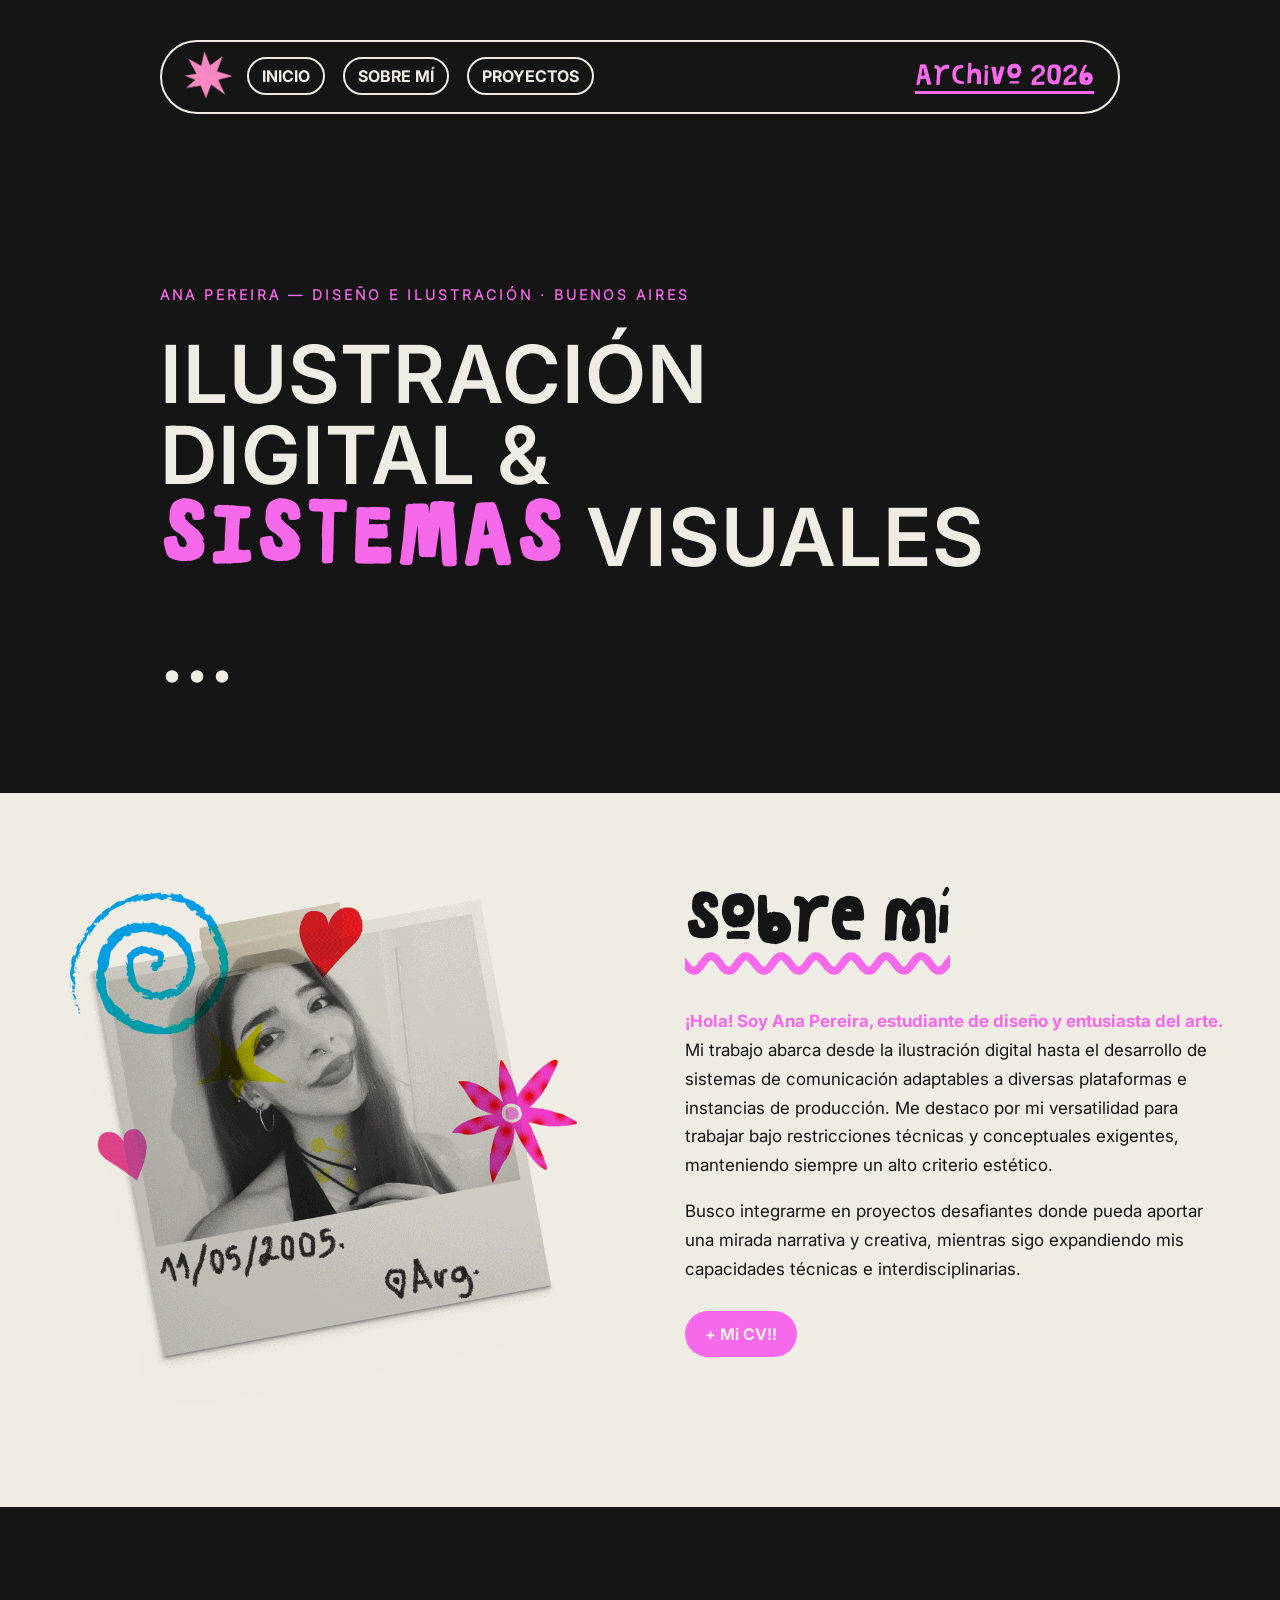
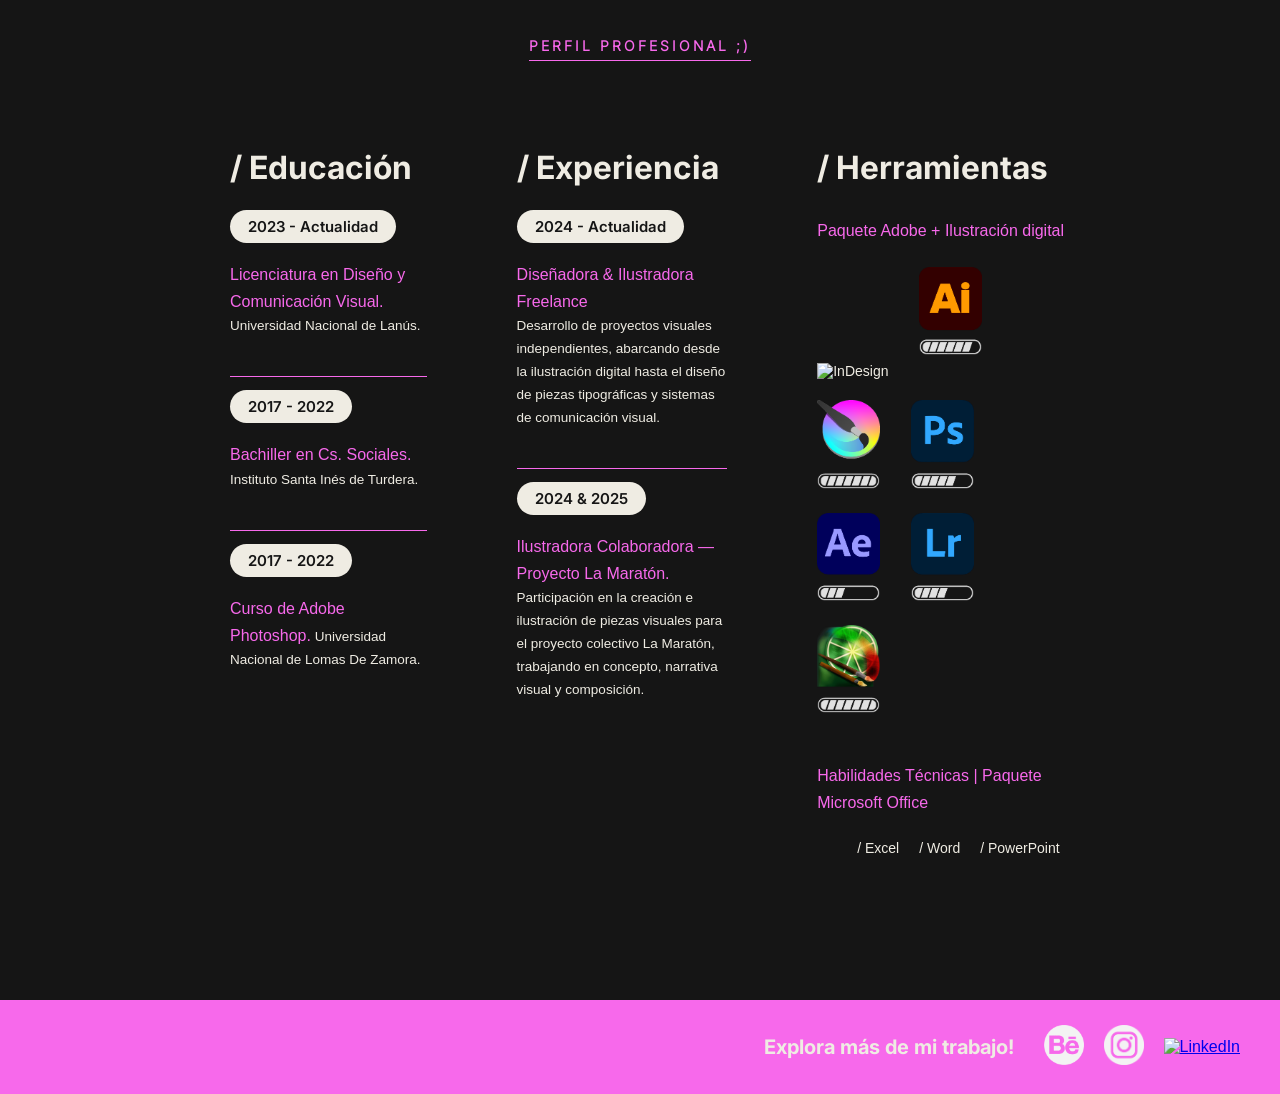
==== commit e9c08835: "Add files via upload" ====
--- a/index.html
+++ b/index.html
@@ -127,7 +127,7 @@
         <div class="footer-redes">
             <a href="index.html"><img src="IMG/icono-behance.png" alt="Behance" width="40px"></a>
             <a href="index.html"><img src="IMG/icono-instagram.png" alt="Instagram" width="40px"></a>
-            <a href="index.html"><img src="IMg/icono-linkedIn.png" alt="LinkedIn" width="40px"></a>
+            <a href="index.html"><img src="IMg/icono-linkedin.png" alt="LinkedIn" width="40px"></a>
         </div>
     </footer>
 </body>
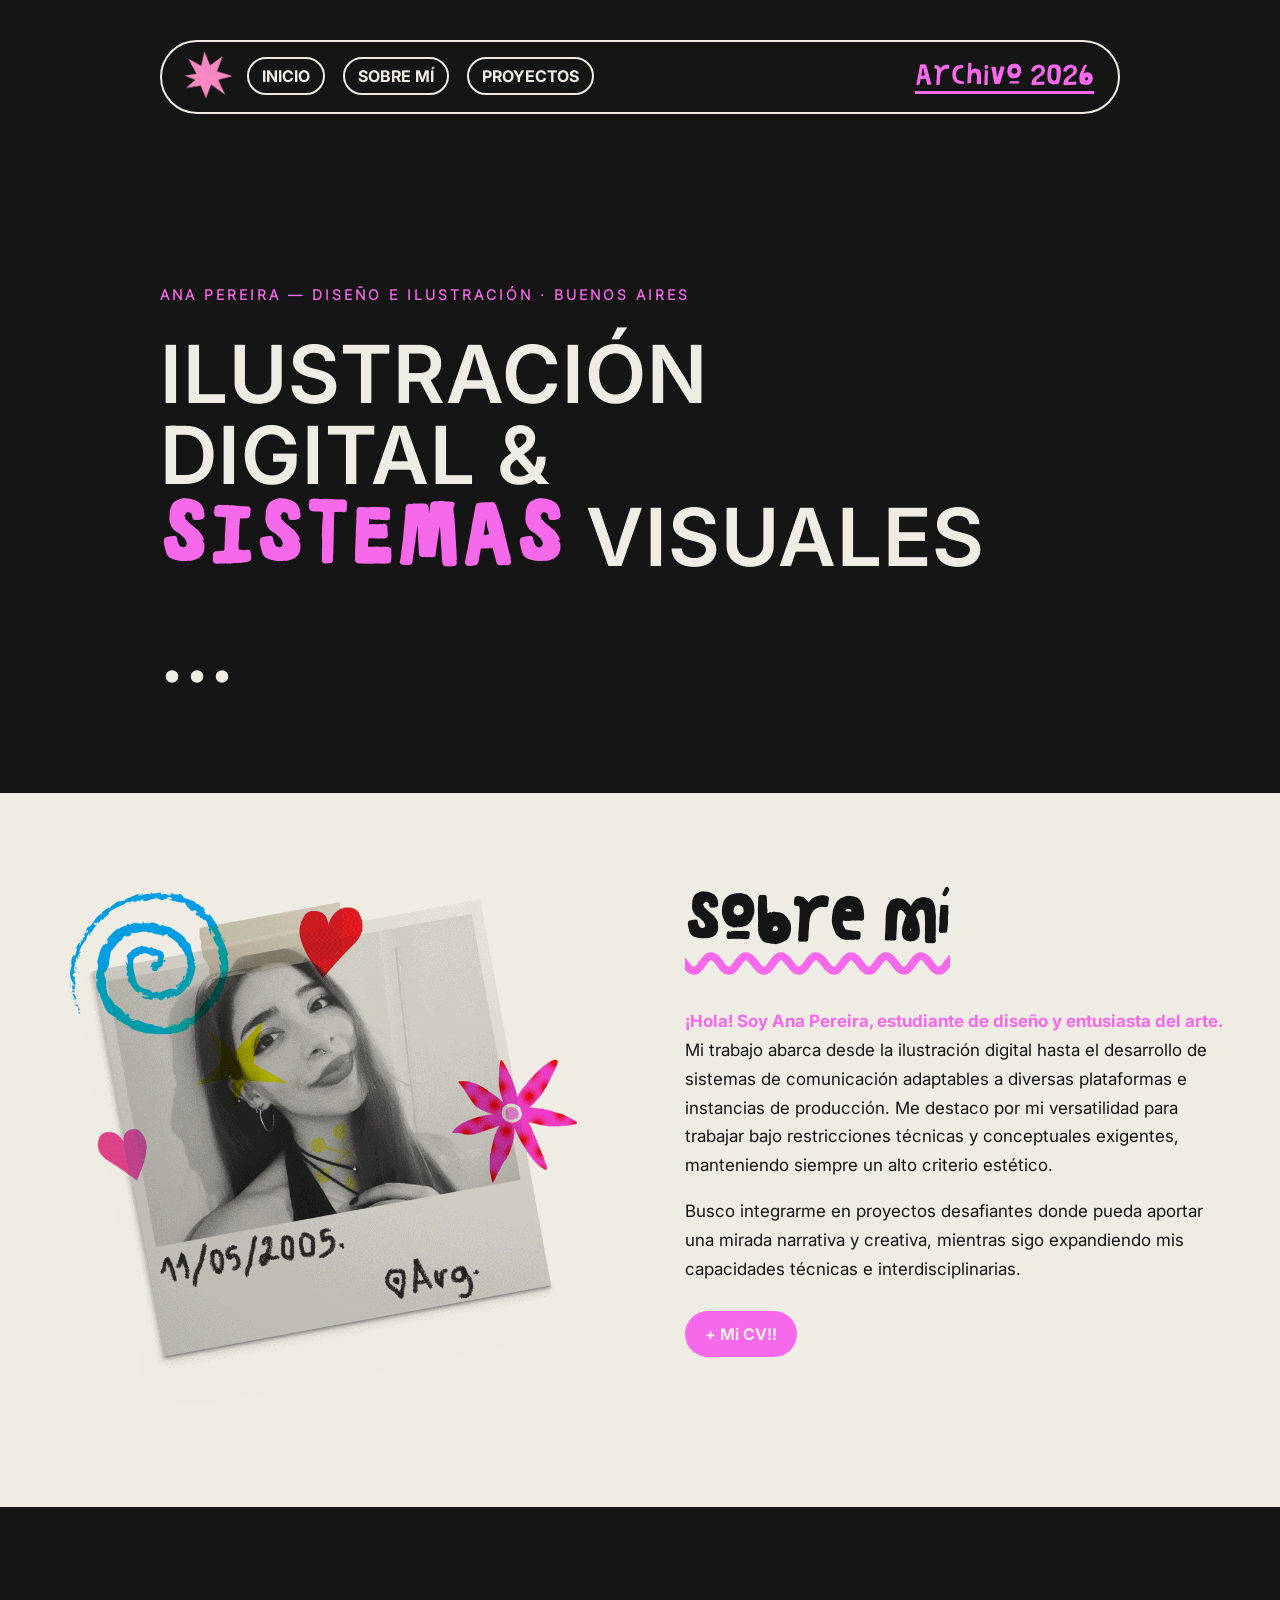
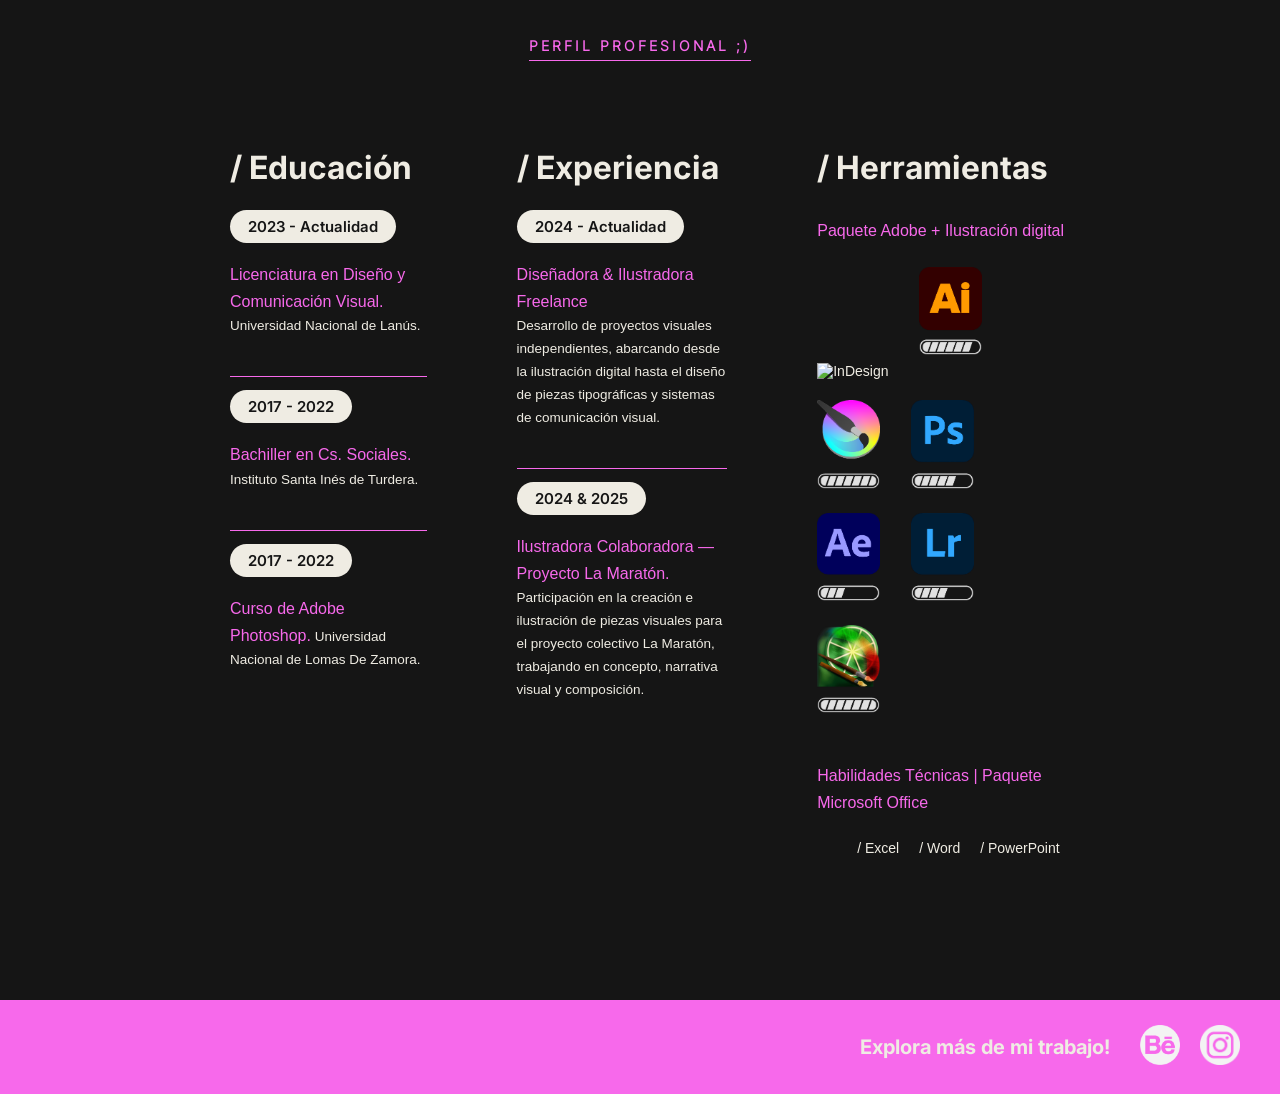
==== commit 32285746: "Add files via upload" ====
--- a/index.html
+++ b/index.html
@@ -127,7 +127,6 @@
         <div class="footer-redes">
             <a href="index.html"><img src="IMG/icono-behance.png" alt="Behance" width="40px"></a>
             <a href="index.html"><img src="IMG/icono-instagram.png" alt="Instagram" width="40px"></a>
-            <a href="index.html"><img src="IMg/icono-linkedin.png" alt="LinkedIn" width="40px"></a>
         </div>
     </footer>
 </body>
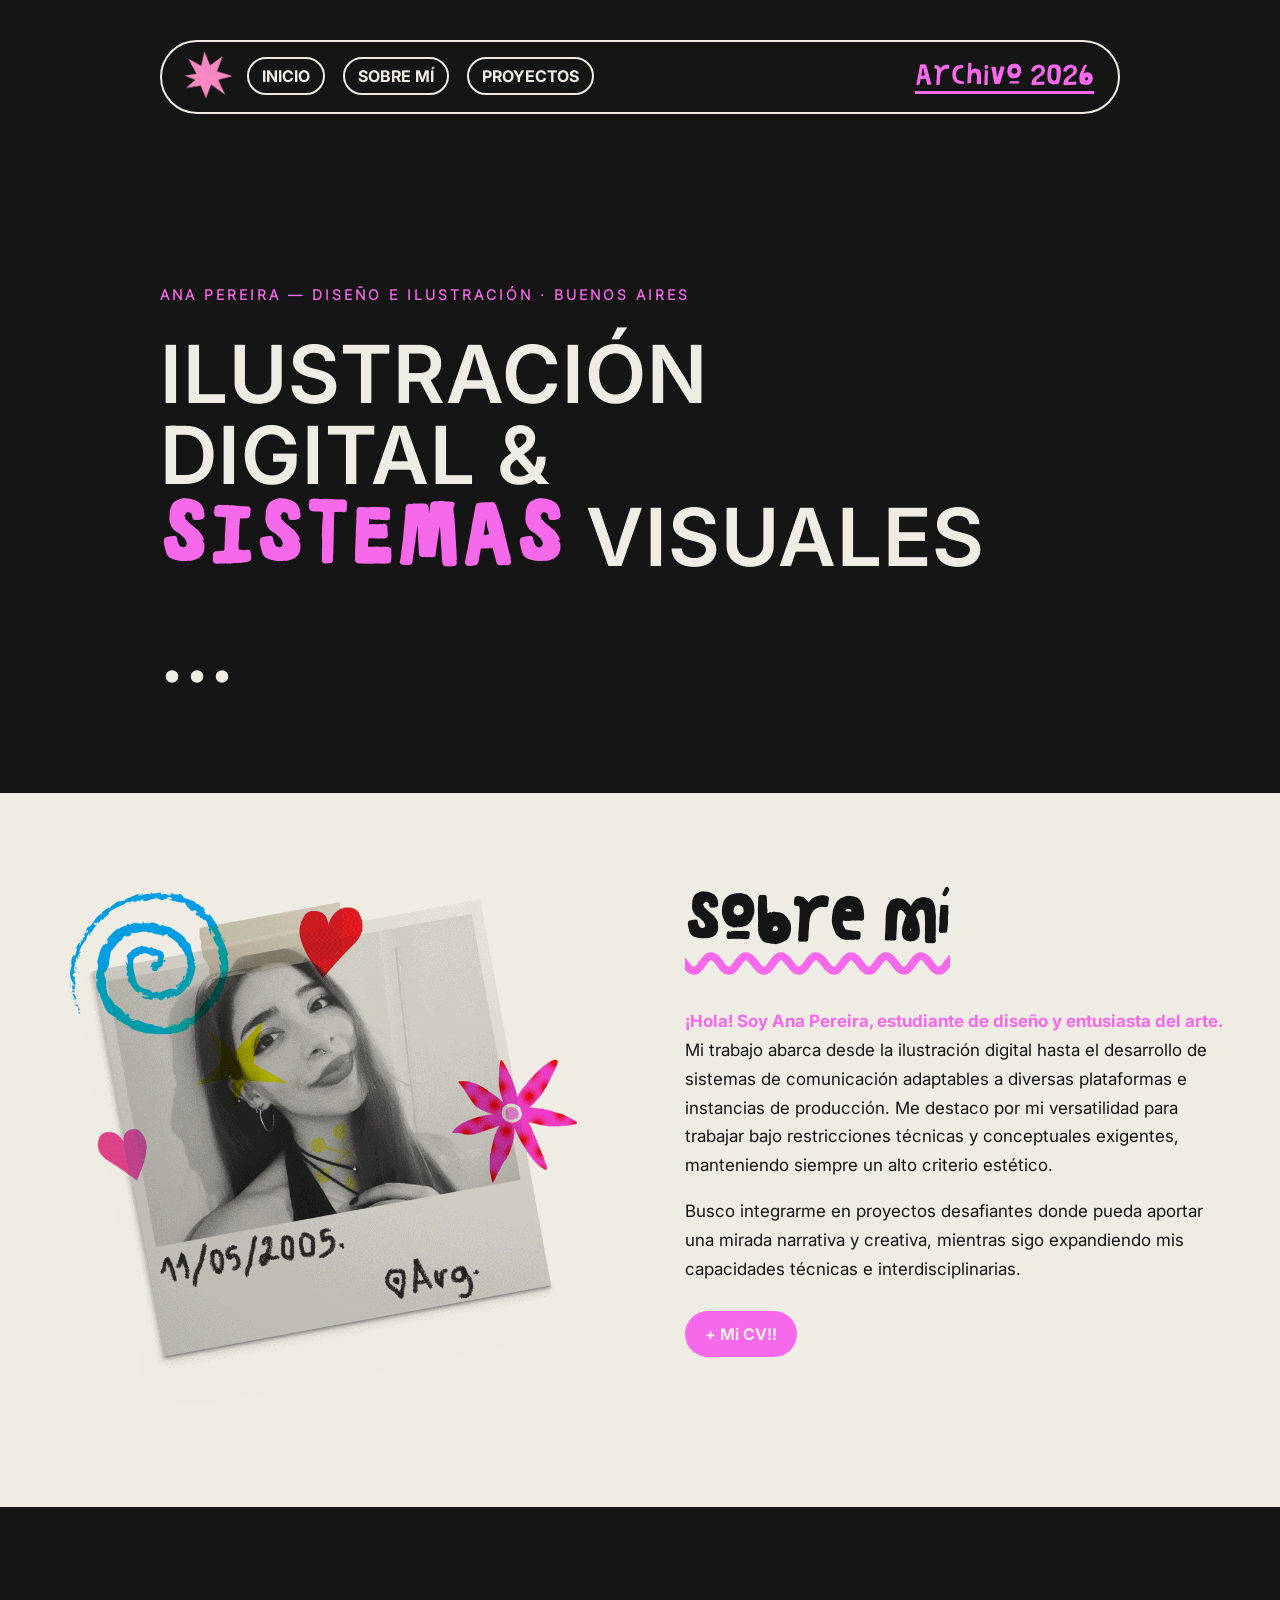
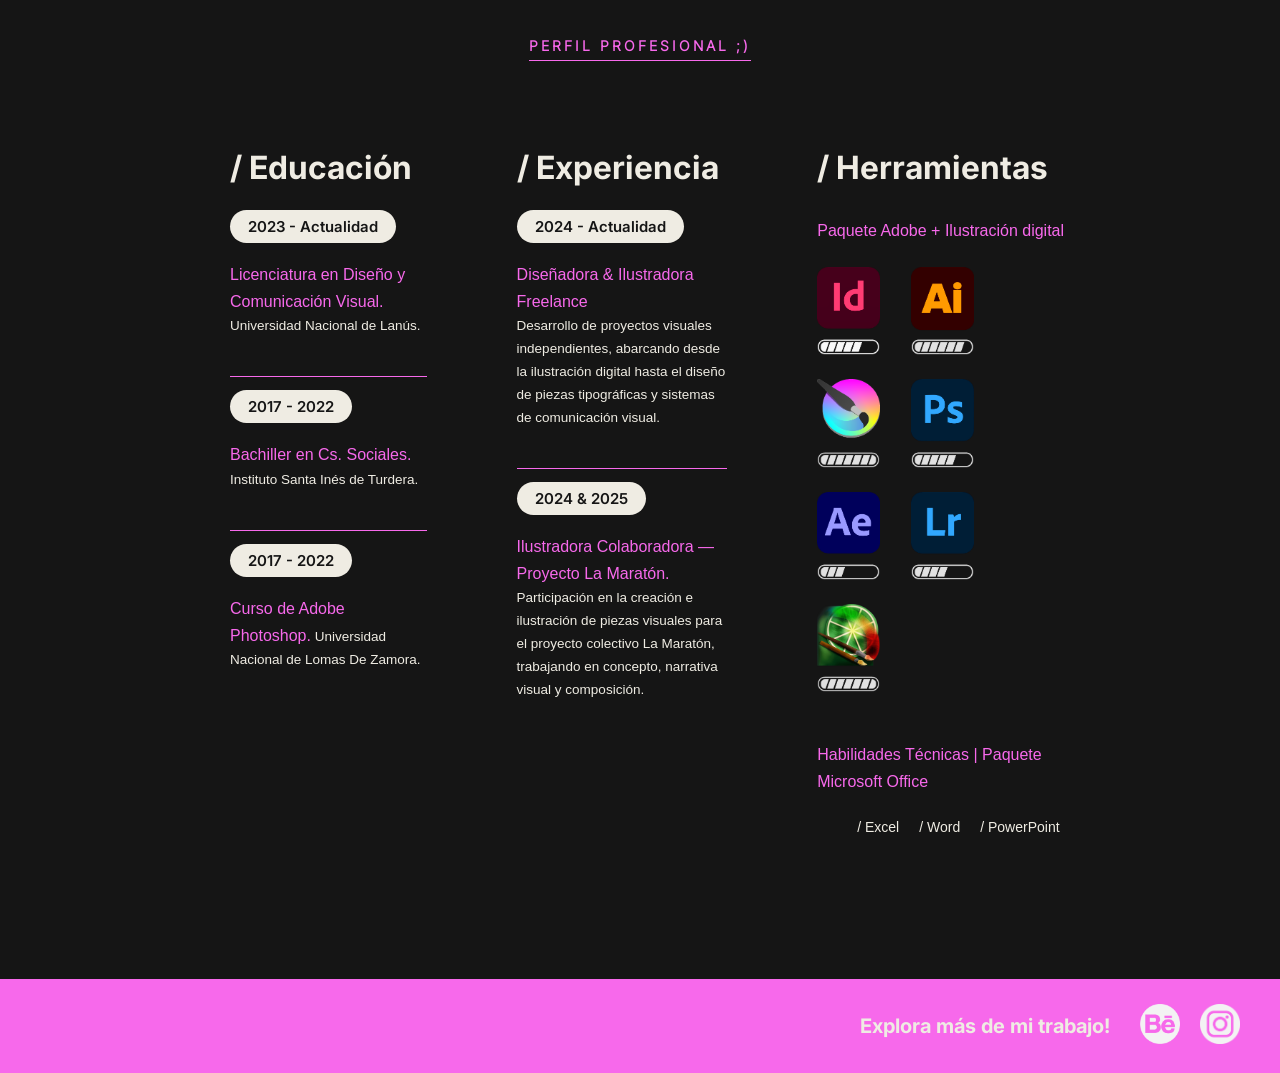
==== commit e1e00db0: "Add files via upload" ====
--- a/index.html
+++ b/index.html
@@ -101,7 +101,7 @@
             <div id="listado-adobe">
                 <h3>/ Herramientas</h3>
                 <p class="ed-texto"><span class="destacado-curriculum">Paquete Adobe + Ilustración digital</span></p>
-                <img class="skill-icon" src="IMg/icono-indesign.png" alt="InDesign" width="63">
+                <img class="skill-icon" src="IMG/icono-indesign.png" alt="InDesign" width="63">
                 <img class="skill-icon" src="IMG/icono-iIllustrator.png" alt="Illustrator" width="63">
                 <img class="skill-icon" src="IMG/icono-krita.png" alt="Krita" width="63">
                 <img class="skill-icon" src="IMG/icono-photoshop.png" alt="Photoshop" width="63">
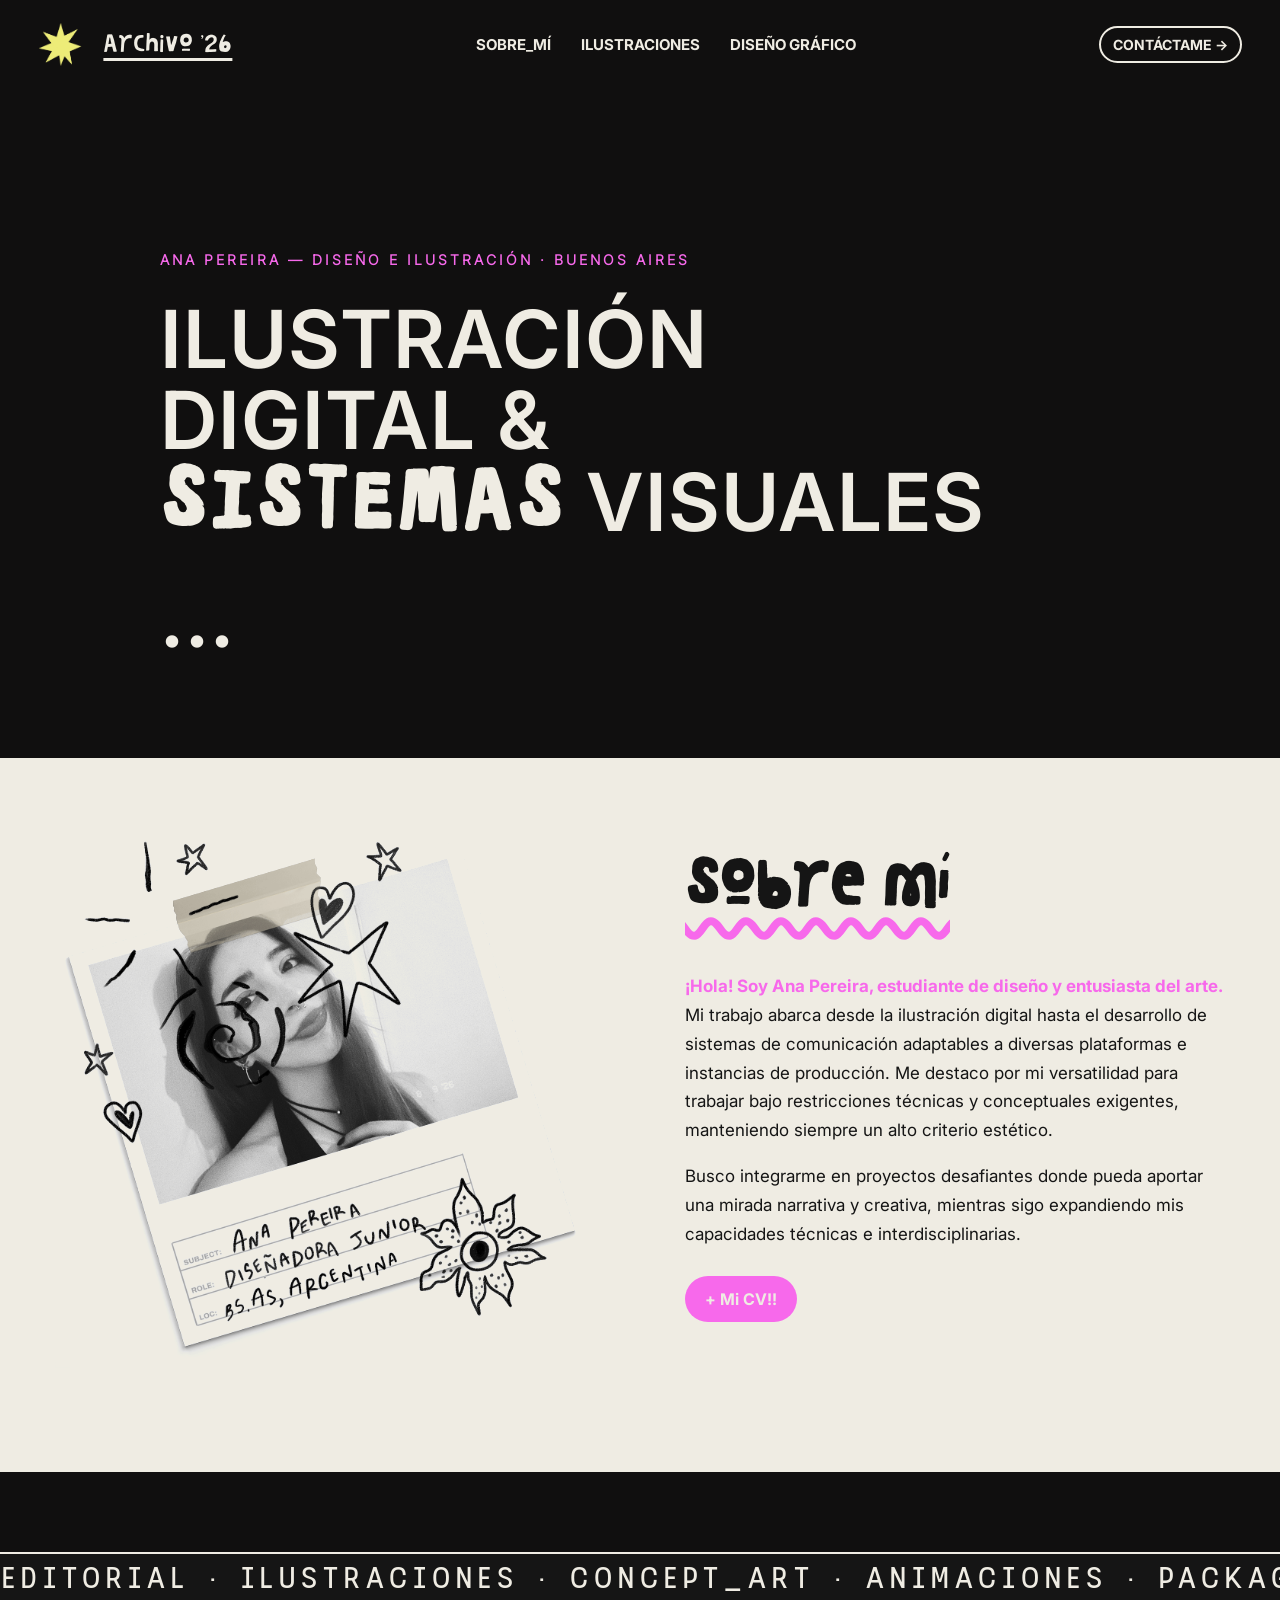
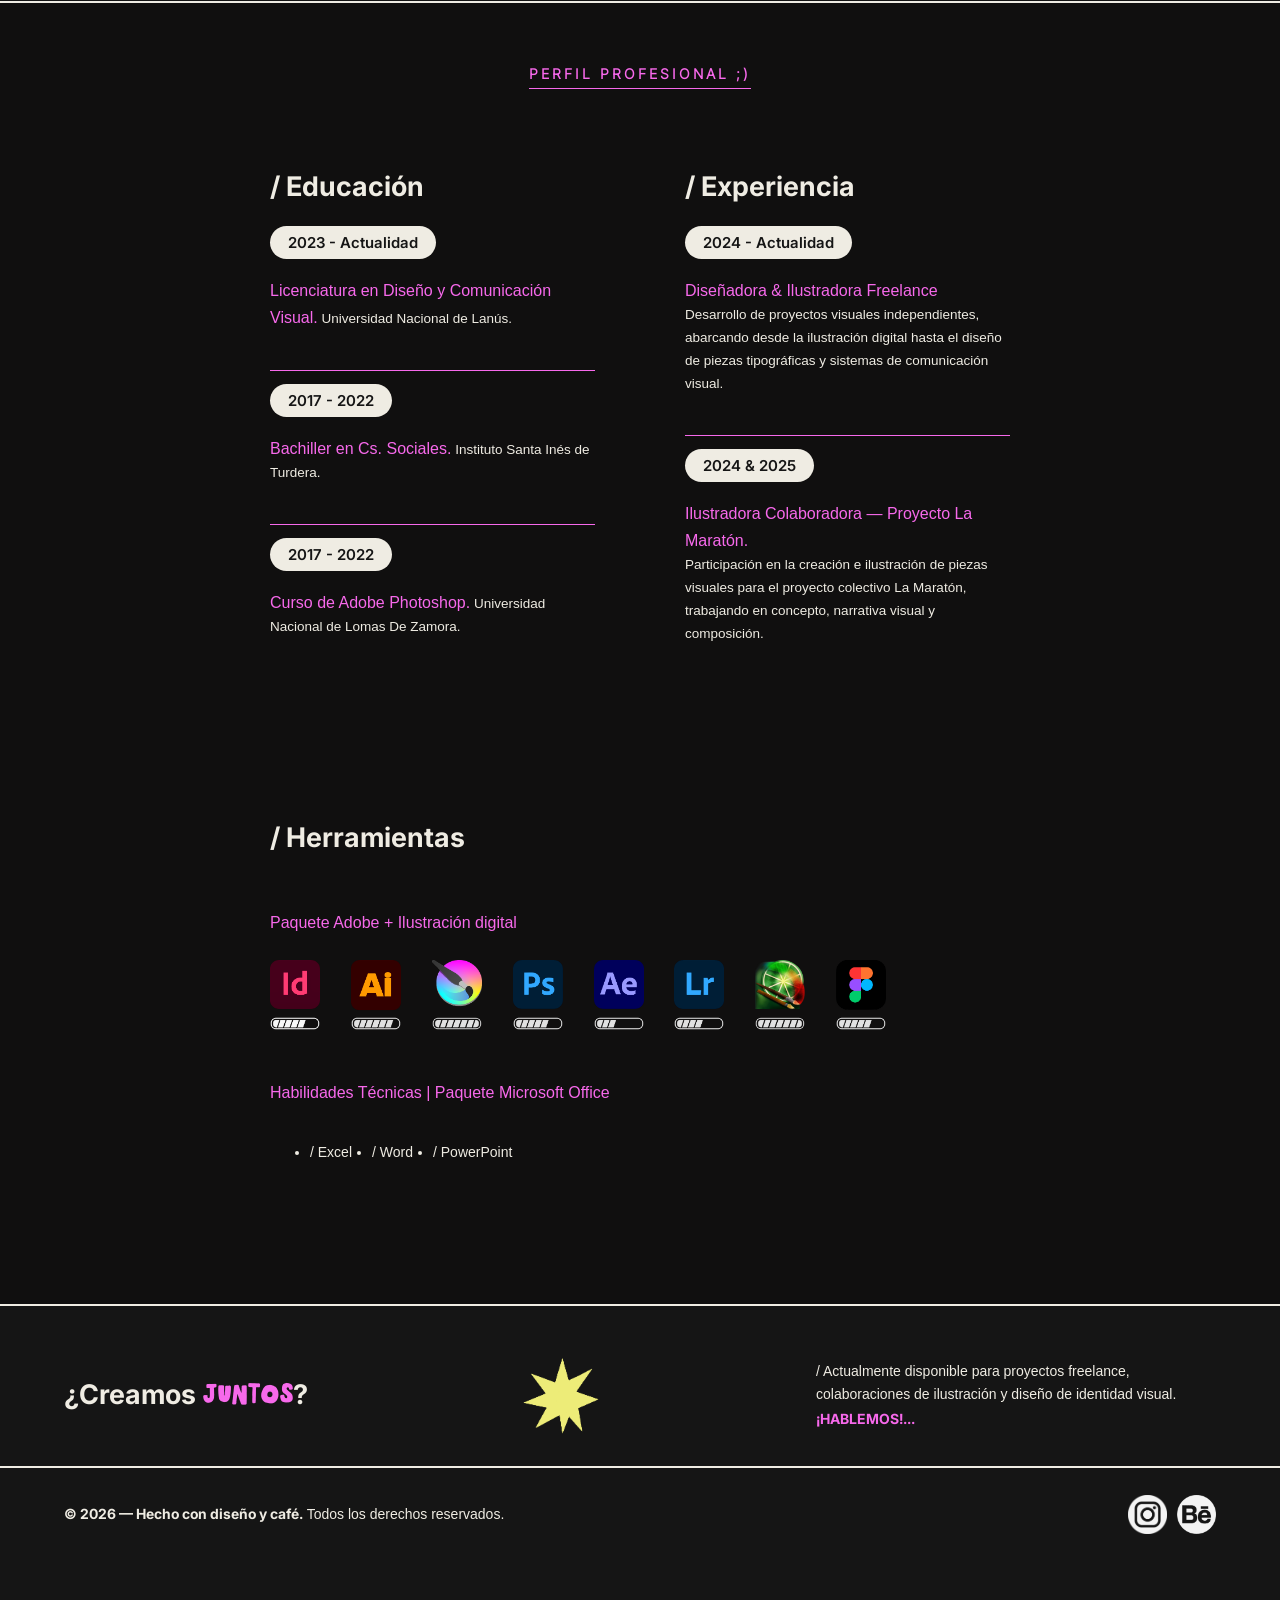
==== commit 9d67b0f7: "preentrega" ====
--- a/index.html
+++ b/index.html
@@ -1,134 +1,205 @@
-<!DOCTYPE html>
-<html lang="es">
-
-<head>
-    <meta charset="utf-8" />
-    <title>Pereira Ana | Curriculim</title>
-    <link rel="stylesheet" href="style.css">
-    <link rel="icon" href="/IMG/favicon.ico" type="image/x-icon">
-</head>
-
-<body>
-    <!-- BARRA DE NAVEGACIÓN -->
-    <header class="header-container">
-        <div class="header-logo">
-            <img src="IMG/gif-Inicio.gif" alt="Logo" width="50" />
-        </div>
-        <nav class="nav-principal">
-            <a href="#">INICIO</a>
-            <a href="#">SOBRE MÍ</a>
-            <a href="#">PROYECTOS</a>
-            <a href="#" class="nav-derecha">Archivo 2026</a>
-        </nav>
-    </header>
-    <main>
-
-        <!-- VOLANTA Y TITULAR -->
-        <section class="hero-container">
-            <h2>ANA PEREIRA — DISEÑO E ILUSTRACIÓN · BUENOS AIRES</h2>
-            <h1>ILUSTRACIÓN<br>DIGITAL &<br><span class="destacado">SISTEMAS</span> VISUALES</h1>
-            <p class="elemento-decorativo">...</p>
-        </section>
-
-        <!-- MI PRESENTACIÓN -->
-        <section class="perfil">
-            <div class="foto-perfil">
-                <img src="IMG/gif-perfil.gif" alt="Ana" width="550">
-            </div>
-            <div class="columna-perfil">
-                <h4>Sobre mí</h4>
-                <p id="b1"><span class="destacado-presentacion"> ¡Hola! Soy Ana Pereira, estudiante de diseño y
-                        entusiasta del arte.</span> Mi trabajo
-                    abarca desde la ilustración digital hasta el desarrollo de sistemas de
-                    comunicación adaptables a diversas plataformas e instancias de producción. Me destaco por mi
-                    versatilidad para
-                    trabajar bajo restricciones técnicas y conceptuales exigentes, manteniendo siempre un alto criterio
-                    estético.</p>
-                <p id="b2">Busco integrarme en proyectos desafiantes donde pueda aportar una mirada narrativa y
-                    creativa,
-                    mientras sigo expandiendo mis capacidades técnicas e interdisciplinarias.</p>
-                <a href="#" class="descarga-cv">+ Mi CV!!</a>
-            </div>
-        </section>
-
-        <!-- INTERESES -->
-
-
-        <!-- PERFIL Y COLUMNAS -->
-        <h2 class="titulo-formacion">PERFIL PROFESIONAL ;) </h2>
-        <section class="formacion">
-            <div class="listado-skills">
-                <h3>/ Educación</h3>
-                <ul class="lista-curriculum">
-                    <li class="item-curriculum">
-                        <span class="ed-tag">2023 - Actualidad</span>
-                        <p class="ed-texto"><span class="destacado-curriculum">Licenciatura en Diseño y
-                                Comunicación Visual.</span> Universidad Nacional de Lanús.</p>
-                    </li>
-                    <li class="item-curriculum">
-                        <span class="ed-tag">2017 - 2022</span>
-                        <p class="ed-texto"><span class="destacado-curriculum"> Bachiller en Cs.
-                                Sociales.</span> Instituto Santa Inés de Turdera.</p>
-
-                    </li>
-                    <li class="item-curriculum">
-                        <span class="ed-tag">2017 - 2022</span>
-                        <p class="ed-texto"><span class="destacado-curriculum">Curso de Adobe
-                                Photoshop.</span> Universidad Nacional de Lomas De Zamora.</p>
-                    </li>
-                </ul>
-            </div>
-
-            <div class="listado-skills">
-                <h3>/ Experiencia</h3>
-                <ul class="lista-curriculum">
-                    <li class="item-curriculum">
-                        <span class="ed-tag">2024 - Actualidad</span>
-                        <p class="ed-texto"><span class="destacado-curriculum">Diseñadora & Ilustradora
-                                Freelance</span><br>Desarrollo de proyectos visuales independientes, abarcando desde la
-                            ilustración digital hasta el diseño de piezas tipográficas y sistemas de comunicación
-                            visual.</p>
-                    </li>
-                    <li class="item-curriculum">
-                        <span class="ed-tag">2024 & 2025</span>
-                        <p class="ed-texto"><span class="destacado-curriculum"> Ilustradora Colaboradora — Proyecto La
-                                Maratón.</span><br>Participación en la creación e ilustración de piezas visuales para el
-                            proyecto colectivo La Maratón, trabajando en concepto, narrativa visual y composición.</p>
-                    </li>
-                </ul>
-            </div>
-
-            <div id="listado-adobe">
-                <h3>/ Herramientas</h3>
-                <p class="ed-texto"><span class="destacado-curriculum">Paquete Adobe + Ilustración digital</span></p>
-                <img class="skill-icon" src="IMG/icono-indesign.png" alt="InDesign" width="63">
-                <img class="skill-icon" src="IMG/icono-iIllustrator.png" alt="Illustrator" width="63">
-                <img class="skill-icon" src="IMG/icono-krita.png" alt="Krita" width="63">
-                <img class="skill-icon" src="IMG/icono-photoshop.png" alt="Photoshop" width="63">
-                <img class="skill-icon" src="IMG/icono-aftereffects.png" alt="AfterEffects" width="63">
-                <img class="skill-icon" src="IMG/icono-lightroom.png" alt="Lightroom" width="63">
-                <img class="skill-icon" src="IMG/icono-sai.png" alt="Paint Tool Sai" width="63">
-                <p class="ed-texto"><span class="destacado-curriculum">Habilidades Técnicas | Paquete Microsoft
-                        Office</span></p>
-                <ul class="listado-office">
-                    <li class="listado-office">/ Excel</li>
-                    <li class="listado-office">/ Word</li>
-                    <li class="listado-office">/ PowerPoint</li>
-                </ul>
-            </div>
-        </section>
-
-    </main>
-
-
-    <!-- CONTACTO -->
-    <footer class="footer-container">
-        <span class="footer-texto">Explora más de mi trabajo!</span>
-        <div class="footer-redes">
-            <a href="index.html"><img src="IMG/icono-behance.png" alt="Behance" width="40px"></a>
-            <a href="index.html"><img src="IMG/icono-instagram.png" alt="Instagram" width="40px"></a>
-        </div>
-    </footer>
-</body>
-
+<!DOCTYPE html>
+<html lang="es">
+
+<head>
+    <meta charset="utf-8" />
+    <title>Pereira Ana | Portfolio</title>
+    <link rel="stylesheet" href="style.css">
+    <link rel="icon" href="/IMG/favicon.ico" type="image/x-icon">
+</head>
+
+<body>
+    <!-- BARRA DE NAVEGACIÓN -->
+    <header class="header-container">
+
+        <!-- Lado Izquierdo: Logo y Archivo '26 -->
+        <div class="header-left">
+            <a href="#" class="header-logo">
+                <img src="IMG/gif-index.gif" alt="Logo Estrella" />
+            </a>
+            <a href="#" class="nav-derecha">Archivo '26</a>
+        </div>
+
+        <!-- Centro: Enlaces de navegación -->
+        <nav class="nav-principal">
+            <a href="#">SOBRE_MÍ</a>
+            <a href="#">ILUSTRACIONES</a>
+            <a href="#">DISEÑO GRÁFICO</a>
+        </nav>
+
+        <!-- Lado Derecho: Botón de contacto -->
+        <div class="header-right">
+            <a href="#" class="nav-contacto">CONTÁCTAME <span class="arrow">→</span></a>
+        </div>
+
+    </header>
+    <main>
+
+        <!-- VOLANTA Y TITULAR -->
+        <section class="hero-container">
+            <h2>ANA PEREIRA — DISEÑO E ILUSTRACIÓN · BUENOS AIRES</h2>
+            <h1>ILUSTRACIÓN<br>DIGITAL &<br><span class="destacado">SISTEMAS</span> VISUALES</h1>
+            <p class="elemento-decorativo">...</p>
+        </section>
+
+        <!-- MI PRESENTACIÓN -->
+        <section class="perfil">
+            <div class="foto-perfil">
+                <img src="IMG/gif-sobre_mi.gif" alt="Ana" width="550">
+            </div>
+            <div class="columna-perfil">
+                <h4>Sobre mí</h4>
+                <p id="b1"><span class="destacado-presentacion"> ¡Hola! Soy Ana Pereira, estudiante de diseño y
+                        entusiasta del arte.</span> Mi trabajo
+                    abarca desde la ilustración digital hasta el desarrollo de sistemas de
+                    comunicación adaptables a diversas plataformas e instancias de producción. Me destaco por mi
+                    versatilidad para
+                    trabajar bajo restricciones técnicas y conceptuales exigentes, manteniendo siempre un alto criterio
+                    estético.</p>
+                <p id="b2">Busco integrarme en proyectos desafiantes donde pueda aportar una mirada narrativa y
+                    creativa,
+                    mientras sigo expandiendo mis capacidades técnicas e interdisciplinarias.</p>
+                <a href="#" class="descarga-cv">+ Mi CV!!</a>
+            </div>
+        </section>
+
+        <!-- CINTA ANIMADA DE TEXTO -->
+        <div class="cinta-marquee">
+            <div class="cinta-track">
+                <!-- Primer bloque de texto -->
+                <div class="grupo-texto">
+                    <span>EDITORIAL</span>
+                    <span class="punto">·</span>
+                    <span>ILUSTRACIONES</span>
+                    <span class="punto">·</span>
+                    <span>CONCEPT_ART</span>
+                    <span class="punto">·</span>
+                    <span>ANIMACIONES</span>
+                    <span class="punto">·</span>
+                    <span>PACKAGING</span>
+                    <span class="punto">·</span>
+                    <span>BRANDING</span>
+                    <span class="punto">·</span>
+                </div>
+                <!-- Segundo bloque-->
+                <div class="grupo-texto" aria-hidden="true">
+                    <span>EDITORIAL</span>
+                    <span class="punto">·</span>
+                    <span>ILUSTRACIONES</span>
+                    <span class="punto">·</span>
+                    <span>CONCEPT_ART</span>
+                    <span class="punto">·</span>
+                    <span>ANIMACIONES</span>
+                    <span class="punto">·</span>
+                    <span>PACKAGING</span>
+                    <span class="punto">·</span>
+                    <span>BRANDING</span>
+                    <span class="punto">·</span>
+                </div>
+            </div>
+        </div>
+
+        <!-- PERFIL Y COLUMNAS -->
+        <h2 class="titulo-formacion">PERFIL PROFESIONAL ;) </h2>
+        <section class="formacion">
+            <div class="listado-skills">
+                <h3>/ Educación</h3>
+                <ul class="lista-curriculum">
+                    <li class="item-curriculum">
+                        <span class="ed-tag">2023 - Actualidad</span>
+                        <p class="ed-texto"><span class="destacado-curriculum">Licenciatura en Diseño y
+                                Comunicación Visual.</span> Universidad Nacional de Lanús.</p>
+                    </li>
+                    <li class="item-curriculum">
+                        <span class="ed-tag">2017 - 2022</span>
+                        <p class="ed-texto"><span class="destacado-curriculum"> Bachiller en Cs.
+                                Sociales.</span> Instituto Santa Inés de Turdera.</p>
+
+                    </li>
+                    <li class="item-curriculum">
+                        <span class="ed-tag">2017 - 2022</span>
+                        <p class="ed-texto"><span class="destacado-curriculum">Curso de Adobe
+                                Photoshop.</span> Universidad Nacional de Lomas De Zamora.</p>
+                    </li>
+                </ul>
+            </div>
+
+            <div class="listado-skills">
+                <h3>/ Experiencia</h3>
+                <ul class="lista-curriculum">
+                    <li class="item-curriculum">
+                        <span class="ed-tag">2024 - Actualidad</span>
+                        <p class="ed-texto"><span class="destacado-curriculum">Diseñadora & Ilustradora
+                                Freelance</span><br>Desarrollo de proyectos visuales independientes, abarcando desde la
+                            ilustración digital hasta el diseño de piezas tipográficas y sistemas de comunicación
+                            visual.</p>
+                    </li>
+                    <li class="item-curriculum">
+                        <span class="ed-tag">2024 & 2025</span>
+                        <p class="ed-texto"><span class="destacado-curriculum"> Ilustradora Colaboradora — Proyecto La
+                                Maratón.</span><br>Participación en la creación e ilustración de piezas visuales para el
+                            proyecto colectivo La Maratón, trabajando en concepto, narrativa visual y composición.</p>
+                    </li>
+                </ul>
+            </div>
+
+            <div id="listado-adobe">
+                <h3>/ Herramientas</h3>
+                <!-- Grupo 1-->
+                <p class="ed-texto"><span class="destacado-curriculum">Paquete Adobe + Ilustración digital</span></p>
+                <div class="contenedor-iconos">
+                    <img class="skill-icon" src="IMG/icono-indesign.png" alt="InDesign" width="50">
+                    <img class="skill-icon" src="IMG/icono-iIllustrator.png" alt="Illustrator" width="50">
+                    <img class="skill-icon" src="IMG/icono-krita.png" alt="Krita" width="50">
+                    <img class="skill-icon" src="IMG/icono-photoshop.png" alt="Photoshop" width="50">
+                    <img class="skill-icon" src="IMG/icono-aftereffects.png" alt="AfterEffects" width="50">
+                    <img class="skill-icon" src="IMG/icono-lightroom.png" alt="Lightroom" width="50">
+                    <img class="skill-icon" src="IMG/icono-sai.png" alt="Paint Tool Sai" width="50">
+                    <img class="skill-icon" src="IMG/icono-figma.png" alt="Figma" width="50">
+                </div>
+
+                <!-- Grupo 2-->
+                <p class="ed-texto"><span class="destacado-curriculum">Habilidades Técnicas | Paquete Microsoft
+                        Office</span></p>
+                <ul class="listado-office">
+                    <li>/ Excel</li>
+                    <li>/ Word</li>
+                    <li>/ PowerPoint</li>
+                </ul>
+            </div>
+        </section>
+
+    </main>
+
+    <!-- CONTACTO -->
+    <footer class="footer-container">
+        <!-- Franja Superior -->
+        <div class="footer-superior">
+            <div class="footer-titulo-seccion">
+                <h3>¿Creamos <span class="palabra-color">JUNTOS</span>?</h3>
+            </div>
+
+            <div class="footer-elemento-central">
+                <img src="IMG/gif-index.gif" alt="Estrella" class="footer-estrella" width="80"> 
+            </div>
+
+            <div class="footer-info">
+                <p>/ Actualmente disponible para proyectos freelance, colaboraciones de ilustración y diseño de
+                    identidad visual. <span class="footer-contacto-link">¡HABLEMOS!...</span></p>
+            </div>
+        </div>
+
+        <!-- Franja Inferior -->
+        <div class="footer-inferior">
+            <p><span class="copy-destacado">&copy; 2026 — Hecho con diseño y café.</span> Todos los derechos reservados.</p>
+            <div class="footer-redes">
+                <a href="https://instagram.com" target="_blank"><img src="IMG/icono-instagram.png" alt="Instagram"
+                        width="39"></a>
+                <a href="https://behance.net" target="_blank"><img src="IMG/icono-behance.png" alt="Behance"
+                        width="39"></a>
+            </div>
+        </div>
+    </footer>
+</body>
+
 </html>
--- a/style.css
+++ b/style.css
@@ -1,406 +1,580 @@
-@charset "UTF-8";
-
-@font-face {
-    font-family: "Adobecaslon";
-    src: url("fonts/ACaslonPro-Regular.otf") format("opentype");
-    font-weight: normal;
-    font-style: normal;
-}
-
-@font-face {
-    font-family: "InterRegular";
-    src: url("fonts/Inter_18pt-Regular.ttf") format("truetype");
-    font-weight: normal;
-    font-style: normal;
-}
-
-@font-face {
-    font-family: "InterLight";
-    src: url("fonts/Inter_18pt-Light.ttf") format("truetype");
-    font-weight: 300;
-    font-style: normal;
-}
-
-@font-face {
-    font-family: "HelveticaNeue-Medium";
-    src: url("fonts/HelveticaNeue-Medium.otf") format("opentype");
-    font-weight: bold;
-    font-style: normal;
-}
-
-@font-face {
-    font-family: "InterBold";
-    src: url("fonts/Inter_18pt-Bold.ttf") format("truetype");
-    font-weight: bold;
-    font-style: normal;
-}
-
-@font-face {
-    font-family: "InterSemibold";
-    src: url("fonts/Inter_18pt-SemiBold.ttf") format("truetype");
-    font-weight: 600;
-    font-style: normal;
-}
-
-@font-face {
-    font-family: "Montserrat";
-    src: url("fonts/Montserrat-Regular.ttf") format("truetype");
-    font-weight: normal;
-    font-style: normal;
-}
-
-@font-face {
-    font-family: "MontserratMedium";
-    src: url("fonts/MontserratAlternates-Medium.ttf") format("truetype");
-    font-weight: normal;
-    font-style: normal;
-}
-
-@font-face {
-    font-family: "Superbusy";
-    src: url("fonts/SuperbusyActivity-Outline.otf") format("opentype");
-    font-weight: 300;
-    font-style: normal;
-}
-
-@font-face {
-    font-family: "Kartis";
-    src: url("fonts/Kartis.otf") format("opentype");
-    font-weight: 300;
-    font-style: normal;
-}
-
-body {
-    margin: 0;
-    background-color: rgb(21, 21, 21);
-    color: rgb(239, 236, 227);
-    font-family: "Montserrat", sans-serif;
-    margin-top: 9px;
-    max-width: 100%;
-    overflow-x: hidden;
-}
-
-p {
-    font-size: 16px;
-    line-height: 1.7;
-}
-
-html {
-    scroll-behavior: smooth;
-}
-
-/* BARRA DE NAVEGACIÓN */
-.header-container {
-    margin-top: 40px;
-    margin-left: 160px;
-    margin-right: 160px;
-    background-color: rgb(21, 21, 21);
-    display: flex;
-    justify-content: space-between;
-    align-items: center;
-    padding: 4px 20px 6px;
-    position: sticky;
-    top: 0;
-    z-index: 10;
-    height: 60px;
-    border-bottom-left-radius: 100px;
-    border-bottom-right-radius: 100px;
-    border-top-left-radius: 100px;
-    border-top-right-radius: 100px;
-    border: 2.8px solid rgb(239, 236, 227);
-}
-
-.nav-principal {
-    display: flex;
-    align-items: center;
-    gap: 18px;
-    width: 100%;
-}
-
-.nav-principal a {
-    font-family: 'InterBold', sans-serif;
-    font-size: 16px;
-    text-decoration: none;
-    font-weight: bold;
-    color: rgb(239, 236, 227);
-    border: 2.8px solid rgb(239, 236, 227);
-    border-radius: 100px;
-    padding: 7px 13px;
-    transition: all 0.3s ease;
-}
-
-.nav-principal a:hover {
-    background-color: rgb(247, 105, 235);
-    color: rgb(239, 236, 227);
-    box-shadow: 0 0 15px rgb(239, 236, 227);
-}
-
-.nav-principal .nav-derecha {
-    font-family: 'Kartis', sans-serif;
-    color: rgb(247, 105, 235);
-    margin-left: auto;
-    margin-right: -9px;
-    font-size: 30px;
-    border: none;
-    font-weight: 300;
-    pointer-events: none;
-    text-decoration: underline;
-    text-decoration-thickness: 3px;
-    text-underline-offset: 6px;
-}
-
-.header-logo {
-    padding-top: 2px;
-    padding-left: 2px;
-    padding-right: 13px;
-    margin-top: 0px;
-}
-
-/* VOLANTA Y TITULAR */
-.hero-container {
-    margin-top: 0px;
-    padding-left: 160px;
-    padding-top: 160px
-}
-
-h2 {
-    font-family: "InterLight", sans-serif;
-    color: rgb(247, 105, 235);
-    font-size: 14px;
-    letter-spacing: 3px;
-}
-
-.destacado {
-    font-family: "Kartis", sans-serif;
-    letter-spacing: 4px;
-    font-size: 87px;
-    color: rgb(247, 105, 235);
-    padding-top: 5px;
-}
-
-.destacado-presentacion {
-    font-family: "InterBold", sans-serif;
-    color: rgb(247, 105, 235);
-}
-
-h1,
-.elemento-decorativo {
-    font-family: "InterSemibold", serif;
-    font-size: 80px;
-    line-height: 1.02;
-    letter-spacing: 1px;
-    margin-top: 30px;
-}
-
-.elemento-decorativo {
-    line-height: 0;
-    padding-bottom: 60px;
-}
-
-
-/* MI PRESENTACIÓN */
-.perfil {
-    padding-left: 140px;
-    padding-right: 160px;
-    padding-top: 60px;
-    padding-bottom: 100px;
-    display: flex;
-    column-gap: 80px;
-    justify-content: center;
-    margin-bottom: 80px;
-    background-color: rgb(239, 236, 227);
-    /* Animación y efectos extra */
-    animation: difuminarScroll linear both;
-    animation-timeline: view();
-    animation-range: entry 10% exit 90%;
-}
-
-
-@keyframes difuminarScroll {
-    0% {
-        opacity: 0;
-        filter: blur(8px);
-        transform: translateY(60px) scale(0.95);
-    }
-
-    35%,
-    65% {
-        opacity: 1;
-        filter: blur(0px);
-        transform: translateY(0) scale(1);
-    }
-
-    100% {
-        opacity: 0;
-        filter: blur(10px);
-        transform: translateY(-30px) scale(0.95);
-    }
-}
-
-h4 {
-    color: rgb(21, 21, 21);
-    font-family: "Kartis", sans-serif;
-    font-size: 65px;
-    margin-top: 40px;
-    margin-bottom: 35px;
-    text-decoration: underline wavy rgb(247, 105, 235);
-    text-decoration-thickness: 8px;
-    text-underline-offset: 12px;
-    display: inline-block;
-    animation: flotar 2s ease-in-out infinite;
-}
-
-@keyframes flotar {
-
-    0%,
-    100% {
-        transform: translateY(0);
-    }
-
-    50% {
-        transform: translateY(-12px);
-    }
-}
-
-#b1,
-#b2 {
-    width: 550px;
-    font-family: 'InterRegular', sans-serif;
-    color: rgb(21, 21, 21);
-    font-size: 17px;
-    line-height: 1.7;
-    margin-bottom: 40px;
-}
-
-#b1 {
-    margin-bottom: 0px;
-}
-
-.descarga-cv {
-    font-family: 'InterBold', sans-serif;
-    font-size: 16px;
-    text-decoration: none;
-    font-weight: bold;
-    color: rgb(239, 236, 227);
-    background-color: rgb(247, 105, 235);
-    border-radius: 100px;
-    padding: 13px 20px;
-}
-
-.foto-perfil {
-    mix-blend-mode: multiply;
-    padding-left: 30px;
-}
-
-/* PERFIL Y COLUMNAS */
-
-.titulo-formacion {
-    text-align: center;
-    padding-top: 50px;
-    text-decoration: underline;
-    text-underline-offset: 9px;
-    padding-bottom: 50px;
-}
-
-
-.lista-curriculum,
-.lista-office {
-    list-style: none;
-    padding: 0;
-    margin: 0;
-}
-
-
-.formacion {
-    padding-left: 230px;
-    padding-right: 210px;
-    display: flex;
-    column-gap: 90px;
-    justify-content: center;
-    margin-bottom: 130px;
-    display: grid;
-    grid-template-columns: 1.4fr 1.5fr 1.8fr;
-}
-
-h3 {
-    font-family: "InterBold", sans-serif;
-    font-size: 32px;
-    margin-bottom: 30px;
-}
-
-.item-curriculum {
-    border-bottom: 1px solid rgb(247, 105, 235);
-    margin-bottom: 20px;
-    padding-bottom: 15px;
-}
-
-.item-curriculum:last-child {
-    border-bottom: none;
-}
-
-.ed-tag {
-    font-family: 'InterSemibold', sans-serif;
-    color: rgb(21, 21, 21);
-    font-size: 15px;
-    background-color: rgb(239, 236, 227);
-    border-radius: 110px;
-    padding: 7px 18px;
-    white-space: nowrap;
-}
-
-.ed-texto {
-    margin-top: 25px;
-    padding-bottom: 10px;
-    font-size: 13.5px;
-}
-
-.destacado-curriculum {
-    font-size: 16px;
-    color: rgb(247, 105, 235);
-}
-
-
-#listado-skills {
-    width: 60%
-}
-
-.skill-icon {
-    padding-right: 27px;
-    padding-bottom: 21px;
-}
-
-#listado-adobe {
-    font-size: 14px;
-    text-decoration: none;
-}
-
-.listado-office {
-    font-size: 14px;
-    text-decoration: none;
-    display: flex;
-    column-gap: 20px;
-}
-
-/* CONTACTO */
-
-.footer-container {
-    padding: 0;
-    margin: 0;
-    background-color: rgb(247, 105, 235);
-    padding: 25px 40px;
-    display: flex;
-    justify-content: flex-end;
-    align-items: center;
-    gap: 30px;
-}
-
-.footer-texto {
-    font-family: "InterBold";
-    font-size: 20px;
-}
-
-.footer-redes {
-    display: flex;
-    align-items: center;
-    gap: 20px;
+@charset "UTF-8";
+
+@font-face {
+    font-family: "Adobecaslon";
+    src: url("fonts/ACaslonPro-Regular.otf") format("opentype");
+    font-weight: normal;
+    font-style: normal;
+}
+
+@font-face {
+    font-family: "InterRegular";
+    src: url("fonts/Inter_18pt-Regular.ttf") format("truetype");
+    font-weight: normal;
+    font-style: normal;
+}
+
+@font-face {
+    font-family: "InterLight";
+    src: url("fonts/Inter_18pt-Light.ttf") format("truetype");
+    font-weight: 300;
+    font-style: normal;
+}
+
+@font-face {
+    font-family: "HelveticaNeue-Medium";
+    src: url("fonts/HelveticaNeue-Medium.otf") format("opentype");
+    font-weight: bold;
+    font-style: normal;
+}
+
+@font-face {
+    font-family: "InterBold";
+    src: url("fonts/Inter_18pt-Bold.ttf") format("truetype");
+    font-weight: bold;
+    font-style: normal;
+}
+
+@font-face {
+    font-family: "InterSemibold";
+    src: url("fonts/Inter_18pt-SemiBold.ttf") format("truetype");
+    font-weight: 600;
+    font-style: normal;
+}
+
+@font-face {
+    font-family: "Montserrat";
+    src: url("fonts/Montserrat-Regular.ttf") format("truetype");
+    font-weight: normal;
+    font-style: normal;
+}
+
+@font-face {
+    font-family: "MontserratMedium";
+    src: url("fonts/MontserratAlternates-Medium.ttf") format("truetype");
+    font-weight: normal;
+    font-style: normal;
+}
+
+@font-face {
+    font-family: "Superbusy";
+    src: url("fonts/SuperbusyActivity-Outline.otf") format("opentype");
+    font-weight: 300;
+    font-style: normal;
+}
+
+@font-face {
+    font-family: "Kartis";
+    src: url("fonts/Kartis.otf") format("opentype");
+    font-weight: 300;
+    font-style: normal;
+}
+
+@font-face {
+    font-family: "AOTSerialMono";
+    src: url("fonts/AOTSerialMono-SemiBold\ -\ copia.ttf") format("truetype");
+    font-weight: 300;
+    font-style: normal;
+}
+
+body {
+    margin: 0;
+    background-color: #100F0F;
+    color: rgb(239, 236, 227);
+    font-family: "Montserrat", sans-serif;
+    max-width: 100%;
+    overflow-x: hidden;
+}
+
+p {
+    font-size: 14px;
+    line-height: 1.7;
+}
+
+html {
+    scroll-behavior: smooth;
+}
+
+/* --- BARRA DE NAVEGACIÓN --- */
+
+.header-container {
+    width: 100%;
+    max-width: 1800px;
+    margin: 10px auto 0 auto;
+    padding: 12px 3%;
+    background-color: transparent;
+    border: none;
+    display: flex;
+    justify-content: space-between;
+    align-items: center;
+    position: sticky;
+    top: 0;
+    z-index: 10;
+    box-sizing: border-box;
+}
+
+.header-left {
+    display: flex;
+    align-items: center;
+    gap: 20px;
+}
+
+.header-logo {
+    display: flex;
+    align-items: center;
+}
+
+.header-logo img {
+    width: 45px;
+    height: auto;
+    display: block;
+}
+
+.nav-derecha {
+    font-family: 'Kartis', sans-serif;
+    color: #EFECE3;
+    font-size: clamp(20px, 2vw, 30px);
+    font-weight: 300;
+    text-decoration: underline;
+    text-decoration-thickness: 3px;
+    text-underline-offset: 6px;
+    white-space: nowrap;
+}
+
+.nav-principal {
+    display: flex;
+    align-items: center;
+    gap: 30px;
+    flex-wrap: wrap;
+    justify-content: center;
+}
+
+.nav-principal a {
+    font-family: 'InterBold', sans-serif;
+    font-size: 15px;
+    text-decoration: underline;
+    text-decoration-color: transparent;
+    text-underline-offset: 8px;
+    text-decoration-thickness: 2px;
+    font-weight: bold;
+    color: rgb(239, 236, 227);
+    white-space: nowrap;
+}
+
+.nav-principal a:hover {
+    color: #f769eb;
+    text-decoration-color: #f769eb;
+    text-decoration-style: wavy;
+}
+
+.header-right {
+    display: flex;
+    align-items: center;
+}
+
+.nav-contacto {
+    font-family: 'InterBold', sans-serif;
+    font-size: 14px;
+    text-decoration: none;
+    font-weight: bold;
+    color: rgb(239, 236, 227);
+    border: 2px solid rgb(239, 236, 227);
+    border-radius: 100px;
+    padding: 8px 12px;
+    background: transparent;
+    transition: all 0.3s ease;
+    white-space: nowrap;
+}
+
+.nav-contacto:hover {
+    background-color: #f769eb;
+    border-color: #f769eb;
+    box-shadow: 0 0 15px #f769eb;
+}
+
+@media (max-width: 900px) {
+    .header-container {
+        flex-direction: column;
+        gap: 15px;
+        padding: 15px;
+    }
+
+    .header-left {
+        width: 100%;
+        justify-content: space-between;
+    }
+
+    .nav-principal {
+        width: 100%;
+        justify-content: center;
+        gap: 15px;
+    }
+}
+
+/* VOLANTA Y TITULAR */
+.hero-container {
+    margin-top: 0px;
+    padding-left: 160px;
+    padding-top: 160px
+}
+
+h2 {
+    font-family: "InterLight", sans-serif;
+    color: #f769eb;
+    font-size: 14px;
+    letter-spacing: 3px;
+}
+
+.destacado {
+    font-family: "Kartis", sans-serif;
+    letter-spacing: 4px;
+    font-size: 87px;
+    padding-top: 5px;
+    animation: cambiarColorDinamico 0.5s infinite linear;
+}
+
+@keyframes cambiarColorDinamico {
+    0% {
+        color: #f769eb;
+    }
+
+    33% {
+        color: #2F4CF6;
+    }
+
+    66% {
+        color: #EDEC78;
+    }
+
+    100% {
+        color: #f769eb;
+    }
+}
+
+.destacado-presentacion {
+    font-family: "InterBold", sans-serif;
+    color: #f769eb;
+}
+
+h1,
+.elemento-decorativo {
+    font-family: "InterSemibold", serif;
+    font-size: 80px;
+    line-height: 1.02;
+    letter-spacing: 1px;
+    margin-top: 30px;
+}
+
+.elemento-decorativo {
+    line-height: 0;
+    padding-bottom: 60px;
+}
+
+
+/* MI PRESENTACIÓN */
+.perfil {
+    padding-left: 140px;
+    padding-right: 160px;
+    padding-top: 60px;
+    padding-bottom: 100px;
+    display: flex;
+    column-gap: 80px;
+    justify-content: center;
+    margin-bottom: 80px;
+    background-color: rgb(239, 236, 227);
+    /* Animación y efectos extra */
+    animation: difuminarScroll linear both;
+    animation-timeline: view();
+    animation-range: entry 10% exit 90%;
+}
+
+
+@keyframes difuminarScroll {
+    0% {
+        opacity: 0;
+        filter: blur(8px);
+        transform: translateY(60px) scale(0.95);
+    }
+
+    35%,
+    65% {
+        opacity: 1;
+        filter: blur(0px);
+        transform: translateY(0) scale(1);
+    }
+
+    100% {
+        opacity: 0;
+        filter: blur(10px);
+        transform: translateY(-30px) scale(0.95);
+    }
+}
+
+h4 {
+    color: rgb(21, 21, 21);
+    font-family: "Kartis", sans-serif;
+    font-size: 65px;
+    margin-top: 40px;
+    margin-bottom: 35px;
+    text-decoration: underline wavy #f769eb;
+    text-decoration-thickness: 8px;
+    text-underline-offset: 12px;
+    display: inline-block;
+    animation: flotar 2s ease-in-out infinite;
+}
+
+@keyframes flotar {
+
+    0%,
+    100% {
+        transform: translateY(0);
+    }
+
+    50% {
+        transform: translateY(-12px);
+    }
+}
+
+#b1,
+#b2 {
+    width: 550px;
+    font-family: 'InterRegular', sans-serif;
+    color: rgb(21, 21, 21);
+    font-size: 17px;
+    line-height: 1.7;
+    margin-bottom: 40px;
+}
+
+#b1 {
+    margin-bottom: 0px;
+}
+
+.descarga-cv {
+    font-family: 'InterBold', sans-serif;
+    font-size: 16px;
+    text-decoration: none;
+    font-weight: bold;
+    color: rgb(239, 236, 227);
+    background-color: #f769eb;
+    border-radius: 100px;
+    padding: 13px 20px;
+}
+
+.foto-perfil {
+    mix-blend-mode: darken;
+    padding-left: 30px;
+}
+
+
+/* ANIMACIÓN CINTA */
+.cinta-marquee {
+    width: 100%;
+    background-color: rgb(21, 21, 21);
+    border-top: 2.3px solid rgb(239, 236, 227);
+    border-bottom: 2.3px solid rgb(239, 236, 227);
+    overflow: hidden;
+    padding-bottom: 3px;
+    padding-top: 10px;
+    white-space: nowrap;
+    box-sizing: border-box;
+}
+
+.cinta-track {
+    display: flex;
+    width: max-content;
+    animation: moverCinta 8s linear infinite;
+}
+
+.grupo-texto {
+    display: flex;
+    align-items: center;
+    gap: 20px;
+}
+
+.grupo-texto span {
+    font-family: "AOTSerialMono", sans-serif;
+    font-size: 30px;
+    letter-spacing: 2px;
+    color: rgb(239, 236, 227);
+}
+
+@keyframes moverCinta {
+    0% {
+        transform: translateX(0);
+    }
+
+    100% {
+        transform: translateX(-50%);
+    }
+}
+
+
+/* PERFIL Y COLUMNAS */
+.titulo-formacion {
+    text-align: center;
+    padding-top: 50px;
+    text-decoration: underline;
+    text-underline-offset: 9px;
+    padding-bottom: 50px;
+}
+
+.lista-curriculum,
+.lista-office {
+    list-style: none;
+    padding: 0;
+    margin: 0;
+}
+
+.formacion {
+    padding-left: 270px;
+    padding-right: 270px;
+    display: flex;
+    flex-wrap: wrap;
+    justify-content: space-between;
+    gap: 90px;
+    margin-bottom: 130px;
+}
+
+
+.listado-skills,
+#listado-adobe {
+    flex: 1;
+    min-width: 280px;
+    display: flex;
+    flex-direction: column;
+}
+
+h3 {
+    font-family: "InterBold", sans-serif;
+    font-size: 27px;
+    margin-bottom: 30px;
+}
+
+.item-curriculum {
+    border-bottom: 1px solid #f769eb;
+    margin-bottom: 20px;
+    padding-bottom: 15px;
+}
+
+.item-curriculum:last-child {
+    border-bottom: none;
+}
+
+.ed-tag {
+    font-family: 'InterSemibold', sans-serif;
+    color: rgb(21, 21, 21);
+    font-size: 15px;
+    background-color: rgb(239, 236, 227);
+    border-radius: 110px;
+    padding: 7px 18px;
+    white-space: nowrap;
+}
+
+.ed-texto {
+    margin-top: 25px;
+    padding-bottom: 10px;
+    font-size: 13.5px;
+}
+
+.destacado-curriculum {
+    font-size: 16px;
+    color: #f769eb;
+}
+
+.skill-icon {
+    padding-right: 27px;
+    padding-bottom: 21px;
+}
+
+#listado-adobe {
+    font-size: 14px;
+    text-decoration: none;
+}
+
+.listado-office {
+    font-size: 14px;
+    text-decoration: none;
+    display: flex;
+    column-gap: 20px;
+}
+
+/* CONTACTO */
+/* Contenedor general del footer*/
+.footer-container {
+    width: 100%;
+    background-color: rgb(21, 21, 21);
+    border-top: 2px solid rgb(239, 236, 227);
+    box-sizing: border-box;
+    display: flex;
+    flex-direction: column;
+}
+
+/* Franja Superior */
+.footer-superior {
+    display: flex;
+    justify-content: space-between;
+    align-items: center;
+    padding: 40px 5% 20px 5%;
+    box-sizing: border-box;
+    width: 100%;
+    border-bottom: 2px solid rgb(239, 236, 227);
+    flex-wrap: wrap;
+    gap: 30px;
+}
+
+.palabra-color {
+    font-family: 'Kartis', sans-serif;
+    color: rgb(247, 105, 235);
+}
+
+.footer-elemento-central {
+    display: flex;
+    align-items: center;
+    justify-content: center;
+}
+
+.footer-estrella {
+    height: auto;
+    display: block;
+}
+
+.footer-info {
+    max-width: 400px;
+    font-size: 13px;
+    color: rgb(239, 236, 227);
+    line-height: 1.5;
+}
+
+.footer-contacto-link {
+    font-family: 'InterBold', sans-serif;
+    color: rgb(247, 105, 235);
+}
+
+/* Franja Inferior (Copyright y Redes) */
+.footer-inferior {
+    display: flex;
+    justify-content: space-between;
+    align-items: center;
+    padding: 20px 5% 70px;
+    box-sizing: border-box;
+    width: 100%;
+}
+
+.copy-destacado {
+    font-family: 'InterBold', sans-serif;
+}
+
+.footer-redes {
+    display: flex;
+    gap: 10px;
+    align-items: center;
+}
+
+.footer-redes img {
+    display: block;
+    transition: transform 0.3s ease;
+}
+
+.footer-redes img:hover {
+    transform: scale(1.1);
 }
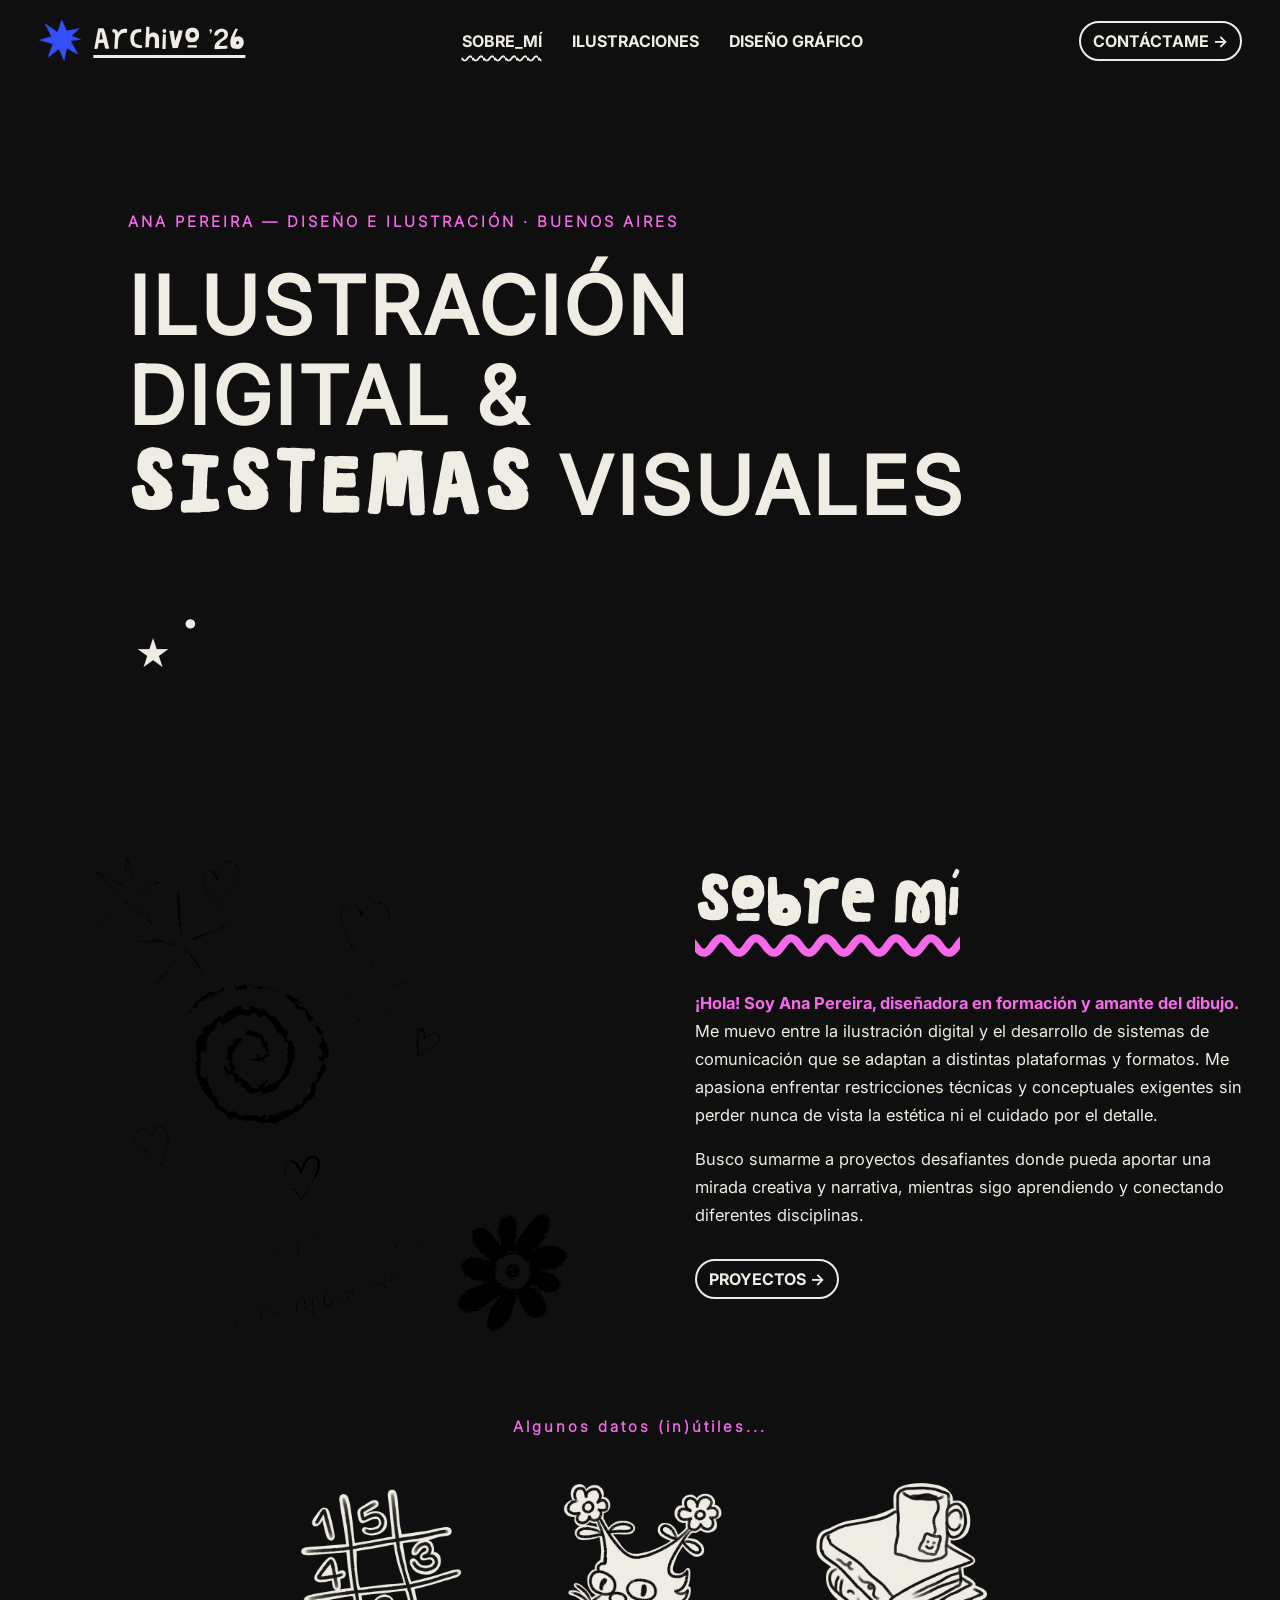
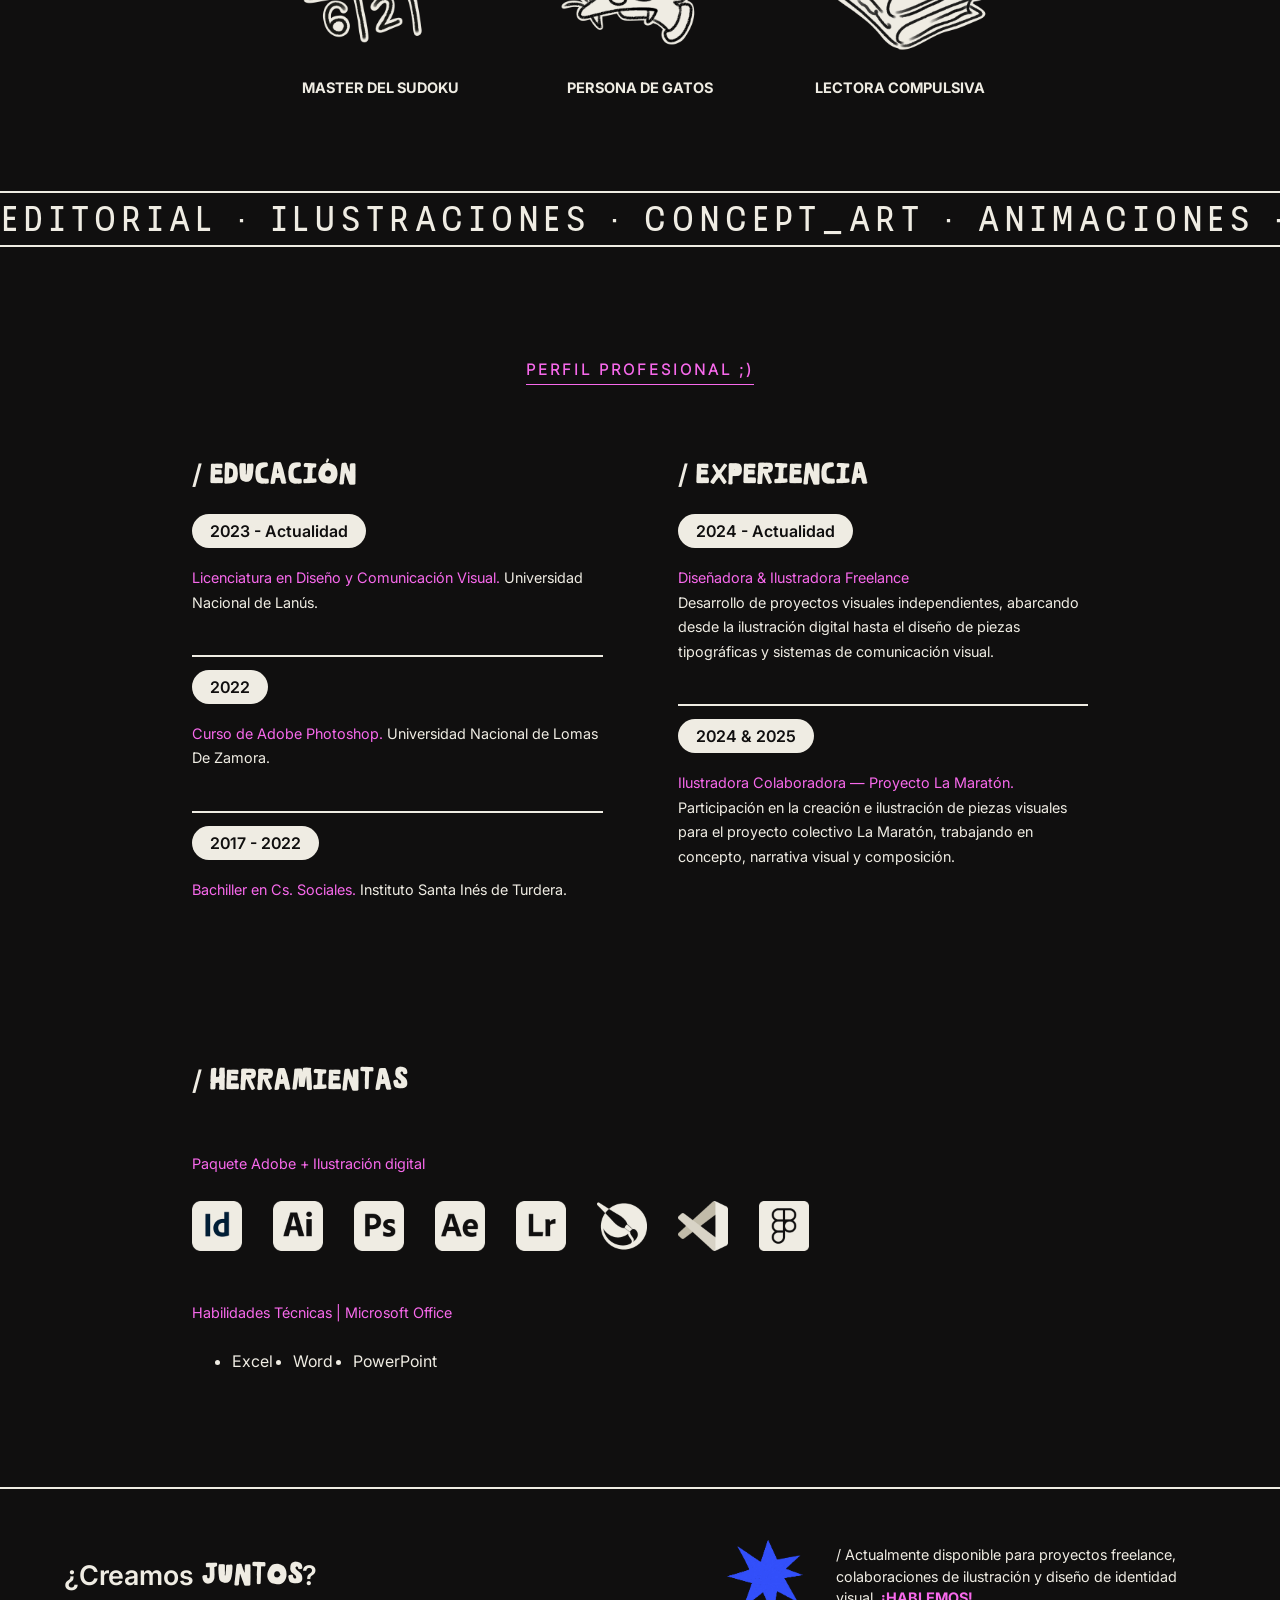
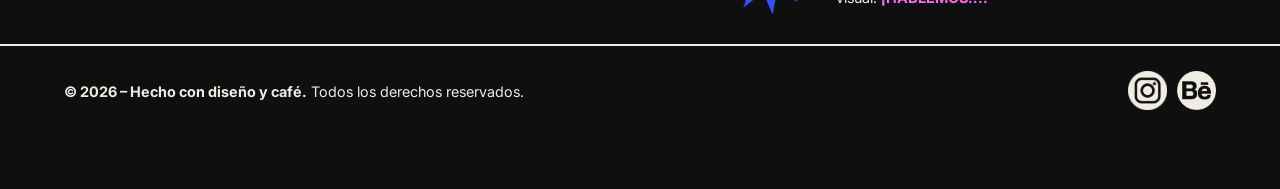
==== commit d130afda: "entrega" ====
--- a/index.html
+++ b/index.html
@@ -8,11 +8,13 @@
     <link rel="icon" href="/IMG/favicon.ico" type="image/x-icon">
 </head>
 
+
 <body>
-    <!-- BARRA DE NAVEGACIÓN -->
+    <div class="preloader">
+        <img src="IMG/preloader.png" alt="Cargando...">
+    </div>
+
     <header class="header-container">
-
-        <!-- Lado Izquierdo: Logo y Archivo '26 -->
         <div class="header-left">
             <a href="#" class="header-logo">
                 <img src="IMG/gif-index.gif" alt="Logo Estrella" />
@@ -20,51 +22,79 @@
             <a href="#" class="nav-derecha">Archivo '26</a>
         </div>
 
-        <!-- Centro: Enlaces de navegación -->
+        <!-- MENÚ ALTERNATIVO -->
+        <input type="checkbox" id="menu-toggle" class="menu-checkbox">
+        <label for="menu-toggle" class="menu-toggle">
+            <span></span>
+            <span></span>
+            <span></span>
+        </label>
+
+        <!-- ENLACES NAV -->
         <nav class="nav-principal">
-            <a href="#">SOBRE_MÍ</a>
-            <a href="#">ILUSTRACIONES</a>
+            <a href="index.html" class="botón-activo">SOBRE_MÍ</a>
+            <a href="ilustraciones.html">ILUSTRACIONES</a>
             <a href="#">DISEÑO GRÁFICO</a>
         </nav>
 
-        <!-- Lado Derecho: Botón de contacto -->
+
+        <!-- LADO DERECHO -->
         <div class="header-right">
-            <a href="#" class="nav-contacto">CONTÁCTAME <span class="arrow">→</span></a>
-        </div>
-
+            <a href="contacto.html" class="nav-contacto">CONTÁCTAME <span class="arrow">→</span></a>
+        </div>
     </header>
+
     <main>
-
         <!-- VOLANTA Y TITULAR -->
         <section class="hero-container">
             <h2>ANA PEREIRA — DISEÑO E ILUSTRACIÓN · BUENOS AIRES</h2>
             <h1>ILUSTRACIÓN<br>DIGITAL &<br><span class="destacado">SISTEMAS</span> VISUALES</h1>
-            <p class="elemento-decorativo">...</p>
+            <p class="elemento-decorativo">⋆˙</p>
         </section>
 
         <!-- MI PRESENTACIÓN -->
-        <section class="perfil">
-            <div class="foto-perfil">
-                <img src="IMG/gif-sobre_mi.gif" alt="Ana" width="550">
-            </div>
-            <div class="columna-perfil">
-                <h4>Sobre mí</h4>
-                <p id="b1"><span class="destacado-presentacion"> ¡Hola! Soy Ana Pereira, estudiante de diseño y
-                        entusiasta del arte.</span> Mi trabajo
-                    abarca desde la ilustración digital hasta el desarrollo de sistemas de
-                    comunicación adaptables a diversas plataformas e instancias de producción. Me destaco por mi
-                    versatilidad para
-                    trabajar bajo restricciones técnicas y conceptuales exigentes, manteniendo siempre un alto criterio
-                    estético.</p>
-                <p id="b2">Busco integrarme en proyectos desafiantes donde pueda aportar una mirada narrativa y
-                    creativa,
-                    mientras sigo expandiendo mis capacidades técnicas e interdisciplinarias.</p>
-                <a href="#" class="descarga-cv">+ Mi CV!!</a>
-            </div>
-        </section>
+        <section class="sobre-mi">
+            <div class="perfil">
+                <img src="IMG/gif-sobre_mi.gif" alt="Ana" width="550" class="foto-perfil">
+                <div class="columna-perfil">
+                    <h4>Sobre mí</h4>
+                    <p id="b1"><span class="destacado-presentacion"> ¡Hola! Soy Ana Pereira, diseñadora en formación y
+                            amante del
+                            dibujo.
+                        </span> Me muevo entre la ilustración digital y el desarrollo de sistemas de comunicación que se
+                        adaptan a distintas plataformas y formatos. Me apasiona enfrentar restricciones técnicas y
+                        conceptuales exigentes sin perder nunca de vista la estética ni el cuidado por el detalle.</p>
+                    <p id="b2">Busco sumarme a proyectos desafiantes donde pueda aportar una mirada creativa y
+                        narrativa,
+                        mientras sigo aprendiendo y conectando diferentes disciplinas.</p>
+                    <a href="ilustraciones.html" class="proyectos-perfil"> PROYECTOS <span class="arrow">→</span></a>
+                </div>
+            </div>
+
+            <!-- CURIOSIDADES SOBRE MÍ -->
+            <h2 class="curiosidades-titular">Algunos datos (in)útiles...</h2>
+            <div class="curiosidades-container">
+                <div class="curiosidades-item">
+                    <img src="IMG/sudoku.png" alt="curiosidad1" class="img-normal" width="180">
+                    <img src="IMG/sudoku_v2.png" alt="curiosidad2-hover" class="img-hover" width="180">
+                    <p>MASTER DEL SUDOKU</p>
+                </div>
+                <div class="curiosidades-item">
+                    <img src="IMG/gatito.png" alt="curiosidad2" class="img-normal" width="180">
+                    <img src="IMG/gatito_v2.png" alt="curiosidad2-hover" class="img-hover" width="180">
+                    <p>PERSONA DE GATOS</p>
+                </div>
+                <div class="curiosidades-item">
+                    <img src="IMG/libro.png" alt="curiosidad2" class="img-normal" width="180">
+                    <img src="IMG/libro_v2.png" alt="curiosidad2-hover" class="img-hover" width="180">
+                    <p>LECTORA COMPULSIVA</p>
+                </div>
+            </div>
+        </section>
+
 
         <!-- CINTA ANIMADA DE TEXTO -->
-        <div class="cinta-marquee">
+        <section class="cinta-marquee">
             <div class="cinta-track">
                 <!-- Primer bloque de texto -->
                 <div class="grupo-texto">
@@ -97,78 +127,94 @@
                     <span class="punto">·</span>
                 </div>
             </div>
-        </div>
+        </section>
+
 
         <!-- PERFIL Y COLUMNAS -->
-        <h2 class="titulo-formacion">PERFIL PROFESIONAL ;) </h2>
-        <section class="formacion">
-            <div class="listado-skills">
-                <h3>/ Educación</h3>
-                <ul class="lista-curriculum">
-                    <li class="item-curriculum">
-                        <span class="ed-tag">2023 - Actualidad</span>
-                        <p class="ed-texto"><span class="destacado-curriculum">Licenciatura en Diseño y
-                                Comunicación Visual.</span> Universidad Nacional de Lanús.</p>
-                    </li>
-                    <li class="item-curriculum">
-                        <span class="ed-tag">2017 - 2022</span>
-                        <p class="ed-texto"><span class="destacado-curriculum"> Bachiller en Cs.
-                                Sociales.</span> Instituto Santa Inés de Turdera.</p>
-
-                    </li>
-                    <li class="item-curriculum">
-                        <span class="ed-tag">2017 - 2022</span>
-                        <p class="ed-texto"><span class="destacado-curriculum">Curso de Adobe
-                                Photoshop.</span> Universidad Nacional de Lomas De Zamora.</p>
-                    </li>
-                </ul>
-            </div>
-
-            <div class="listado-skills">
-                <h3>/ Experiencia</h3>
-                <ul class="lista-curriculum">
-                    <li class="item-curriculum">
-                        <span class="ed-tag">2024 - Actualidad</span>
-                        <p class="ed-texto"><span class="destacado-curriculum">Diseñadora & Ilustradora
-                                Freelance</span><br>Desarrollo de proyectos visuales independientes, abarcando desde la
-                            ilustración digital hasta el diseño de piezas tipográficas y sistemas de comunicación
-                            visual.</p>
-                    </li>
-                    <li class="item-curriculum">
-                        <span class="ed-tag">2024 & 2025</span>
-                        <p class="ed-texto"><span class="destacado-curriculum"> Ilustradora Colaboradora — Proyecto La
-                                Maratón.</span><br>Participación en la creación e ilustración de piezas visuales para el
-                            proyecto colectivo La Maratón, trabajando en concepto, narrativa visual y composición.</p>
-                    </li>
-                </ul>
-            </div>
-
-            <div id="listado-adobe">
-                <h3>/ Herramientas</h3>
-                <!-- Grupo 1-->
-                <p class="ed-texto"><span class="destacado-curriculum">Paquete Adobe + Ilustración digital</span></p>
-                <div class="contenedor-iconos">
-                    <img class="skill-icon" src="IMG/icono-indesign.png" alt="InDesign" width="50">
-                    <img class="skill-icon" src="IMG/icono-iIllustrator.png" alt="Illustrator" width="50">
-                    <img class="skill-icon" src="IMG/icono-krita.png" alt="Krita" width="50">
-                    <img class="skill-icon" src="IMG/icono-photoshop.png" alt="Photoshop" width="50">
-                    <img class="skill-icon" src="IMG/icono-aftereffects.png" alt="AfterEffects" width="50">
-                    <img class="skill-icon" src="IMG/icono-lightroom.png" alt="Lightroom" width="50">
-                    <img class="skill-icon" src="IMG/icono-sai.png" alt="Paint Tool Sai" width="50">
-                    <img class="skill-icon" src="IMG/icono-figma.png" alt="Figma" width="50">
-                </div>
-
-                <!-- Grupo 2-->
-                <p class="ed-texto"><span class="destacado-curriculum">Habilidades Técnicas | Paquete Microsoft
-                        Office</span></p>
-                <ul class="listado-office">
-                    <li>/ Excel</li>
-                    <li>/ Word</li>
-                    <li>/ PowerPoint</li>
-                </ul>
-            </div>
-        </section>
-
+        <section class="curriculum">
+            <h2 class="titulo-formacion">PERFIL PROFESIONAL ;) </h2>
+            <div class="formacion">
+                <div class="listado-skills">
+                    <h3>/ <span class="palabra-color">EDUCACIÓN</span></h3>
+                    <ul class="lista-curriculum">
+                        <li class="item-curriculum">
+                            <span class="ed-tag">2023 - Actualidad</span>
+                            <p class="ed-texto"><span class="destacado-curriculum">Licenciatura en Diseño y
+                                    Comunicación Visual.</span> Universidad Nacional de Lanús.</p>
+                        </li>
+
+                        <li class="item-curriculum">
+                            <span class="ed-tag">2022</span>
+                            <p class="ed-texto"><span class="destacado-curriculum">Curso de Adobe
+                                    Photoshop.</span> Universidad Nacional de Lomas De Zamora.</p>
+                        </li>
+
+                        <li class="item-curriculum">
+                            <span class="ed-tag">2017 - 2022</span>
+                            <p class="ed-texto"><span class="destacado-curriculum"> Bachiller en Cs.
+                                    Sociales.</span> Instituto Santa Inés de Turdera.</p>
+                        </li>
+                    </ul>
+                </div>
+
+                <div class="listado-skills">
+                    <h3>/ <span class="palabra-color">EXPERIENCIA</span></h3>
+                    <ul class="lista-curriculum">
+                        <li class="item-curriculum">
+                            <span class="ed-tag">2024 - Actualidad</span>
+                            <p class="ed-texto"><span class="destacado-curriculum">Diseñadora & Ilustradora
+                                    Freelance</span><br>Desarrollo de proyectos visuales independientes, abarcando desde
+                                la
+                                ilustración digital hasta el diseño de piezas tipográficas y sistemas de comunicación
+                                visual.</p>
+                        </li>
+                        <li class="item-curriculum">
+                            <span class="ed-tag">2024 & 2025</span>
+                            <p class="ed-texto"><span class="destacado-curriculum"> Ilustradora Colaboradora — Proyecto
+                                    La
+                                    Maratón.</span><br>Participación en la creación e ilustración de piezas visuales
+                                para el
+                                proyecto colectivo La Maratón, trabajando en concepto, narrativa visual y composición.
+                            </p>
+                        </li>
+                    </ul>
+                </div>
+
+
+
+                <div id="listado-adobe">
+                    <h3>/ <span class="palabra-color">HERRAMIENTAS</span></h3>
+
+                    <div>
+                        <p class="ed-texto"><span class="destacado-curriculum">Paquete Adobe + Ilustración
+                                digital</span>
+                        </p>
+                        <div class="contenedor-iconos">
+                            <img class="skill-icon" src="IMG/icono-indesign.png" alt="InDesign" width="50">
+                            <img class="skill-icon" src="IMG/icono-iIllustrator.png" alt="Illustrator" width="50">
+                            <img class="skill-icon" src="IMG/icono-photoshop.png" alt="Photoshop" width="50">
+                            <img class="skill-icon" src="IMG/icono-aftereffects.png" alt="AfterEffects" width="50">
+                            <img class="skill-icon" src="IMG/icono-lightroom.png" alt="Lightroom" width="50">
+                            <img class="skill-icon" src="IMG/icono-krita.png" alt="Krita" width="50">
+                            <img class="skill-icon" src="IMG/icono-vsc.png" alt="Visual" width="50">
+                            <img class="skill-icon" src="IMG/icono-figma.png" alt="Figma" width="50">
+                        </div>
+                    </div>
+
+                    <div>
+                        <p class="ed-texto"><span class="destacado-curriculum">Habilidades Técnicas | Microsoft
+                                Office</span></p>
+                        <ul class="listado-office">
+                            <li>Excel</li>
+                            <li>Word</li>
+                            <li>PowerPoint</li>
+                        </ul>
+                    </div>
+
+                </div>
+
+            </div>
+        </section>
     </main>
 
     <!-- CONTACTO -->
@@ -179,19 +225,19 @@
                 <h3>¿Creamos <span class="palabra-color">JUNTOS</span>?</h3>
             </div>
 
-            <div class="footer-elemento-central">
-                <img src="IMG/gif-index.gif" alt="Estrella" class="footer-estrella" width="80"> 
-            </div>
-
-            <div class="footer-info">
-                <p>/ Actualmente disponible para proyectos freelance, colaboraciones de ilustración y diseño de
-                    identidad visual. <span class="footer-contacto-link">¡HABLEMOS!...</span></p>
+            <div class="footer-derecha">
+                <img src="IMG/gif-index.gif" alt="Estrella" class="footer-estrella" width="80">
+                <p class="footer-info">/ Actualmente disponible para proyectos freelance, colaboraciones de ilustración
+                    y diseño de identidad visual. <span class="footer-contacto-link">¡HABLEMOS!...</span></p>
             </div>
         </div>
 
         <!-- Franja Inferior -->
         <div class="footer-inferior">
-            <p><span class="copy-destacado">&copy; 2026 — Hecho con diseño y café.</span> Todos los derechos reservados.</p>
+            <p>
+                <span class="copy-destacado">&copy; 2026 – Hecho con diseño y café.</span> Todos los derechos
+                reservados.
+            </p>
             <div class="footer-redes">
                 <a href="https://instagram.com" target="_blank"><img src="IMG/icono-instagram.png" alt="Instagram"
                         width="39"></a>
--- a/style.css
+++ b/style.css
@@ -1,11 +1,4 @@
 @charset "UTF-8";
-
-@font-face {
-    font-family: "Adobecaslon";
-    src: url("fonts/ACaslonPro-Regular.otf") format("opentype");
-    font-weight: normal;
-    font-style: normal;
-}
 
 @font-face {
     font-family: "InterRegular";
@@ -22,13 +15,6 @@
 }
 
 @font-face {
-    font-family: "HelveticaNeue-Medium";
-    src: url("fonts/HelveticaNeue-Medium.otf") format("opentype");
-    font-weight: bold;
-    font-style: normal;
-}
-
-@font-face {
     font-family: "InterBold";
     src: url("fonts/Inter_18pt-Bold.ttf") format("truetype");
     font-weight: bold;
@@ -43,23 +29,9 @@
 }
 
 @font-face {
-    font-family: "Montserrat";
-    src: url("fonts/Montserrat-Regular.ttf") format("truetype");
+    font-family: "InterMedium";
+    src: url("fonts/Inter_18pt-Medium.ttf") format("truetype");
     font-weight: normal;
-    font-style: normal;
-}
-
-@font-face {
-    font-family: "MontserratMedium";
-    src: url("fonts/MontserratAlternates-Medium.ttf") format("truetype");
-    font-weight: normal;
-    font-style: normal;
-}
-
-@font-face {
-    font-family: "Superbusy";
-    src: url("fonts/SuperbusyActivity-Outline.otf") format("opentype");
-    font-weight: 300;
     font-style: normal;
 }
 
@@ -72,156 +44,49 @@
 
 @font-face {
     font-family: "AOTSerialMono";
-    src: url("fonts/AOTSerialMono-SemiBold\ -\ copia.ttf") format("truetype");
+    src: url("fonts/AOTSerialMono-SemiBold.otf") format("opentype");
     font-weight: 300;
     font-style: normal;
+}
+
+
+
+/* ==================================================================================
+1) ORDENAMIENTO BASE
+================================================================================== */
+html {
+    scroll-behavior: smooth;
 }
 
 body {
     margin: 0;
     background-color: #100F0F;
     color: rgb(239, 236, 227);
-    font-family: "Montserrat", sans-serif;
+    font-family: "InterRegular", sans-serif;
     max-width: 100%;
     overflow-x: hidden;
+
 }
 
 p {
-    font-size: 14px;
+    font-size: 14.5px;
     line-height: 1.7;
-}
-
-html {
-    scroll-behavior: smooth;
-}
-
-/* --- BARRA DE NAVEGACIÓN --- */
-
-.header-container {
-    width: 100%;
-    max-width: 1800px;
-    margin: 10px auto 0 auto;
-    padding: 12px 3%;
-    background-color: transparent;
-    border: none;
-    display: flex;
-    justify-content: space-between;
-    align-items: center;
-    position: sticky;
-    top: 0;
-    z-index: 10;
-    box-sizing: border-box;
-}
-
-.header-left {
-    display: flex;
-    align-items: center;
-    gap: 20px;
-}
-
-.header-logo {
-    display: flex;
-    align-items: center;
-}
-
-.header-logo img {
-    width: 45px;
-    height: auto;
-    display: block;
-}
-
-.nav-derecha {
-    font-family: 'Kartis', sans-serif;
-    color: #EFECE3;
-    font-size: clamp(20px, 2vw, 30px);
-    font-weight: 300;
-    text-decoration: underline;
-    text-decoration-thickness: 3px;
-    text-underline-offset: 6px;
-    white-space: nowrap;
-}
-
-.nav-principal {
-    display: flex;
-    align-items: center;
-    gap: 30px;
-    flex-wrap: wrap;
-    justify-content: center;
-}
-
-.nav-principal a {
-    font-family: 'InterBold', sans-serif;
-    font-size: 15px;
-    text-decoration: underline;
-    text-decoration-color: transparent;
-    text-underline-offset: 8px;
-    text-decoration-thickness: 2px;
-    font-weight: bold;
-    color: rgb(239, 236, 227);
-    white-space: nowrap;
-}
-
-.nav-principal a:hover {
-    color: #f769eb;
-    text-decoration-color: #f769eb;
-    text-decoration-style: wavy;
-}
-
-.header-right {
-    display: flex;
-    align-items: center;
-}
-
-.nav-contacto {
-    font-family: 'InterBold', sans-serif;
-    font-size: 14px;
-    text-decoration: none;
-    font-weight: bold;
-    color: rgb(239, 236, 227);
-    border: 2px solid rgb(239, 236, 227);
-    border-radius: 100px;
-    padding: 8px 12px;
-    background: transparent;
-    transition: all 0.3s ease;
-    white-space: nowrap;
-}
-
-.nav-contacto:hover {
-    background-color: #f769eb;
-    border-color: #f769eb;
-    box-shadow: 0 0 15px #f769eb;
-}
-
-@media (max-width: 900px) {
-    .header-container {
-        flex-direction: column;
-        gap: 15px;
-        padding: 15px;
-    }
-
-    .header-left {
-        width: 100%;
-        justify-content: space-between;
-    }
-
-    .nav-principal {
-        width: 100%;
-        justify-content: center;
-        gap: 15px;
-    }
-}
-
-/* VOLANTA Y TITULAR */
-.hero-container {
-    margin-top: 0px;
-    padding-left: 160px;
-    padding-top: 160px
+    font-family: "InterRegular", sans-serif;
+}
+
+h1,
+.elemento-decorativo {
+    font-family: "InterRegular", serif;
+    font-size: 80px;
+    line-height: 1.12;
+    letter-spacing: 3px;
+    margin-top: 30px;
 }
 
 h2 {
     font-family: "InterLight", sans-serif;
     color: #f769eb;
-    font-size: 14px;
+    font-size: 15px;
     letter-spacing: 3px;
 }
 
@@ -251,67 +116,14 @@
     }
 }
 
-.destacado-presentacion {
-    font-family: "InterBold", sans-serif;
-    color: #f769eb;
-}
-
-h1,
-.elemento-decorativo {
-    font-family: "InterSemibold", serif;
-    font-size: 80px;
-    line-height: 1.02;
-    letter-spacing: 1px;
-    margin-top: 30px;
-}
-
-.elemento-decorativo {
-    line-height: 0;
-    padding-bottom: 60px;
-}
-
-
-/* MI PRESENTACIÓN */
-.perfil {
-    padding-left: 140px;
-    padding-right: 160px;
-    padding-top: 60px;
-    padding-bottom: 100px;
-    display: flex;
-    column-gap: 80px;
-    justify-content: center;
-    margin-bottom: 80px;
-    background-color: rgb(239, 236, 227);
-    /* Animación y efectos extra */
-    animation: difuminarScroll linear both;
-    animation-timeline: view();
-    animation-range: entry 10% exit 90%;
-}
-
-
-@keyframes difuminarScroll {
-    0% {
-        opacity: 0;
-        filter: blur(8px);
-        transform: translateY(60px) scale(0.95);
-    }
-
-    35%,
-    65% {
-        opacity: 1;
-        filter: blur(0px);
-        transform: translateY(0) scale(1);
-    }
-
-    100% {
-        opacity: 0;
-        filter: blur(10px);
-        transform: translateY(-30px) scale(0.95);
-    }
+h3 {
+    font-family: "InterSemibold", sans-serif;
+    font-size: 27px;
+    margin-bottom: 30px;
 }
 
 h4 {
-    color: rgb(21, 21, 21);
+    color: rgb(239, 236, 227);
     font-family: "Kartis", sans-serif;
     font-size: 65px;
     margin-top: 40px;
@@ -323,6 +135,262 @@
     animation: flotar 2s ease-in-out infinite;
 }
 
+.preloader {
+    position: fixed;
+    background-color: rgb(239, 236, 227);
+    width: 100%;
+    height: 100%;
+    animation: ocultarPreloader 0.4s ease 1s forwards;
+    display: flex;
+    justify-content: center;
+    align-items: center;
+    z-index: 9999;
+}
+
+.preloader img {
+    width: 300px;
+    height: auto;
+    animation: flotar 2s ease-in-out infinite;
+}
+
+@keyframes ocultarPreloader {
+    0% {
+        opacity: 1;
+        visibility: visible;
+    }
+
+    100% {
+        opacity: 0;
+        visibility: hidden;
+    }
+}
+
+/* ==================================================================================
+2) DISEÑO DEL HEADER
+================================================================================== */
+.header-container {
+    width: 100%;
+    max-width: 1800px;
+    margin: auto;
+    padding: 18px 3%;
+    background-color: #100F0F;
+    border: none;
+    display: flex;
+    justify-content: space-between;
+    align-items: center;
+    position: fixed;
+    top: 0;
+    z-index: 10;
+    box-sizing: border-box;
+
+}
+
+.header-left {
+    display: flex;
+    align-items: center;
+    gap: 10px;
+}
+
+.header-logo {
+    display: flex;
+    align-items: center;
+}
+
+.header-logo img {
+    width: 45px;
+    height: auto;
+    display: block;
+}
+
+.nav-derecha {
+    font-family: 'Kartis', sans-serif;
+    color: #EFECE3;
+    font-size: 30px;
+    font-weight: 300;
+    text-decoration: underline;
+    text-decoration-thickness: 3px;
+    text-underline-offset: 6px;
+    white-space: nowrap;
+}
+
+.nav-principal {
+    display: flex;
+    align-items: center;
+    gap: 30px;
+    flex-wrap: wrap;
+    justify-content: center;
+}
+
+.nav-principal a {
+    font-family: 'InterBold', sans-serif;
+    font-size: 14, 1px;
+    text-decoration: underline;
+    text-decoration-color: transparent;
+    text-underline-offset: 8px;
+    text-decoration-thickness: 2px;
+    font-weight: bold;
+    color: rgb(239, 236, 227);
+    white-space: nowrap;
+}
+
+.nav-principal a:hover {
+    color: #f769eb;
+    text-decoration-color: #f769eb;
+    text-decoration-style: wavy;
+}
+
+.header-right {
+    display: flex;
+    align-items: center;
+}
+
+.nav-contacto {
+    font-family: 'InterBold', sans-serif;
+    text-decoration: none;
+    font-weight: bold;
+    color: rgb(239, 236, 227);
+    border: 2px solid rgb(239, 236, 227);
+    border-radius: 100px;
+    padding: 8px 12px;
+    background: transparent;
+    transition: all 0.3s ease;
+    white-space: nowrap;
+}
+
+.nav-contacto:hover {
+    background-color: #f769eb;
+    border-color: #f769eb;
+    box-shadow: 0 0 15px #f769eb;
+}
+
+.nav-principal a.botón-activo {
+    color: rgb(239, 236, 227);
+    text-decoration-color: #efece3;
+    text-decoration-style: wavy;
+}
+
+
+
+/* ==================================================================================
+3) MENÚ HAMBUERGUESA / @MEDIA
+================================================================================== */
+.menu-checkbox {
+    display: none;
+}
+
+.menu-toggle {
+    display: none;
+    cursor: pointer;
+    flex-direction: column;
+    justify-content: space-between;
+    width: 30px;
+    height: 20px;
+    background: none;
+    border: none;
+    z-index: 11;
+}
+
+.menu-toggle span {
+    display: block;
+    width: 100%;
+    height: 3px;
+    background-color: rgb(239, 236, 227);
+    border-radius: 2px;
+}
+
+/* --- MEDIA QUERY --- */
+@media (max-width: 900px) {
+
+    .menu-toggle {
+        display: flex;
+        margin-left: auto;
+        margin-right: 20px;
+    }
+
+    .nav-principal {
+        display: none;
+        position: absolute;
+        top: 100%;
+        right: 3%;
+        left: auto;
+        transform: none;
+
+        background-color: #100F0F;
+        border: 2px solid rgb(239, 236, 227);
+        flex-direction: column;
+        align-items: flex-start;
+        gap: 20px;
+        padding: 25px 30px;
+        min-width: 190px;
+        box-shadow: 0px 10px 25px #100F0F;
+        z-index: 10;
+        box-sizing: border-box;
+    }
+
+    .menu-checkbox:checked~.nav-principal {
+        display: flex;
+    }
+}
+
+
+
+/* ==================================================================================
+4) INICIO DISEÑO HTML "INDEX/SOBRE MI"
+================================================================================== */
+.hero-container {
+    margin-top: 0px;
+    width: 80%;
+    margin: 0 auto;
+    padding-top: 200px;
+    padding-bottom: 60px;
+
+}
+
+.destacado-presentacion {
+    font-family: "InterBold", sans-serif;
+    color: #f769eb;
+}
+
+/* ==================================================================================
+5) PRESENTACIÓN: NOMBRE, FOTO, CURIOSIDADES.
+================================================================================== */
+
+/* CONTENEDOR GENERAL DE TODA MI PRESENTACIÓN */
+.sobre-mi {
+    animation: difuminarScroll linear both;
+    animation-timeline: view();
+    animation-range: entry 10% exit 90%;
+}
+
+@keyframes difuminarScroll {
+    0% {
+        opacity: 0;
+        filter: blur(8px);
+        transform: translateY(60px) scale(0.95);
+    }
+
+    35%,
+    65% {
+        opacity: 1;
+        filter: blur(0px);
+        transform: translateY(0) scale(1);
+    }
+
+    100% {
+        opacity: 0;
+        filter: blur(10px);
+        transform: translateY(-30px) scale(0.95);
+    }
+}
+
+/* FOTO Y PRESENTACIÓN */
+.perfil {
+    padding-bottom: 20px;
+    display: flex;
+    column-gap: 80px;
+    justify-content: center;
+}
+
 @keyframes flotar {
 
     0%,
@@ -331,33 +399,41 @@
     }
 
     50% {
-        transform: translateY(-12px);
+        transform: translateY(-18px);
     }
 }
 
 #b1,
 #b2 {
+    font-size: 16.5px;
     width: 550px;
     font-family: 'InterRegular', sans-serif;
-    color: rgb(21, 21, 21);
-    font-size: 17px;
+    color: rgb(239, 236, 227);
     line-height: 1.7;
+}
+
+#b2 {
     margin-bottom: 40px;
 }
 
-#b1 {
-    margin-bottom: 0px;
-}
-
-.descarga-cv {
+.proyectos-perfil {
     font-family: 'InterBold', sans-serif;
-    font-size: 16px;
     text-decoration: none;
     font-weight: bold;
     color: rgb(239, 236, 227);
+    border: 2px solid rgb(239, 236, 227);
+    border-radius: 100px;
+    padding: 8px 12px;
+    background: transparent;
+    transition: all 0.3s ease;
+    white-space: nowrap;
+}
+
+.proyectos-perfil:hover {
+    color: rgb(239, 236, 227);
     background-color: #f769eb;
-    border-radius: 100px;
-    padding: 13px 20px;
+    border-color: #f769eb;
+    box-shadow: 0 0 15px #f769eb;
 }
 
 .foto-perfil {
@@ -365,11 +441,59 @@
     padding-left: 30px;
 }
 
-
-/* ANIMACIÓN CINTA */
+/*  CURIOSIDADES SOBRE MÍ */
+.curiosidades-titular {
+    text-align: center;
+    margin-bottom: 40px;
+}
+
+.curiosidades-container {
+    display: flex;
+    justify-content: center;
+    align-items: center;
+    flex-wrap: wrap;
+    gap: 80px;
+    width: 100%;
+    padding-bottom: 90px;
+}
+
+.curiosidades-item {
+    display: flex;
+    flex-direction: column;
+    align-items: center;
+    text-align: center;
+    gap: 20px;
+}
+
+.curiosidades-item p {
+    font-family: 'InterBold', sans-serif;
+    color: rgb(239, 236, 227);
+    margin: 0;
+}
+
+/* EFECTO FOTOS CURIOSIDADES */
+.curiosidades-item .img-hover {
+    display: none;
+}
+
+.curiosidades-item .img-normal {
+    display: block;
+}
+
+.curiosidades-item:hover .img-normal {
+    display: none;
+}
+
+.curiosidades-item:hover .img-hover {
+    display: block;
+}
+
+/* ==================================================================================
+6) DISEÑO DE ANIMACIÓN CINTA SKILLS
+================================================================================== */
 .cinta-marquee {
     width: 100%;
-    background-color: rgb(21, 21, 21);
+    background-color: #100F0F;
     border-top: 2.3px solid rgb(239, 236, 227);
     border-bottom: 2.3px solid rgb(239, 236, 227);
     overflow: hidden;
@@ -393,7 +517,7 @@
 
 .grupo-texto span {
     font-family: "AOTSerialMono", sans-serif;
-    font-size: 30px;
+    font-size: 35px;
     letter-spacing: 2px;
     color: rgb(239, 236, 227);
 }
@@ -408,14 +532,18 @@
     }
 }
 
-
-/* PERFIL Y COLUMNAS */
+/* ==================================================================================
+7) CURRICULUM / PERFIL PROFESIONAL
+================================================================================== */
+.curriculum {
+    padding-top: 100px;
+    padding-bottom: 100px;
+}
+
 .titulo-formacion {
     text-align: center;
-    padding-top: 50px;
     text-decoration: underline;
     text-underline-offset: 9px;
-    padding-bottom: 50px;
 }
 
 .lista-curriculum,
@@ -426,15 +554,14 @@
 }
 
 .formacion {
-    padding-left: 270px;
-    padding-right: 270px;
+    padding-top: 40px;
+    width: 70%;
+    margin: 0 auto;
     display: flex;
     flex-wrap: wrap;
     justify-content: space-between;
-    gap: 90px;
-    margin-bottom: 130px;
-}
-
+    gap: 75px;
+}
 
 .listado-skills,
 #listado-adobe {
@@ -444,14 +571,8 @@
     flex-direction: column;
 }
 
-h3 {
-    font-family: "InterBold", sans-serif;
-    font-size: 27px;
-    margin-bottom: 30px;
-}
-
 .item-curriculum {
-    border-bottom: 1px solid #f769eb;
+    border-bottom: 2px solid rgb(239, 236, 227);
     margin-bottom: 20px;
     padding-bottom: 15px;
 }
@@ -462,9 +583,8 @@
 
 .ed-tag {
     font-family: 'InterSemibold', sans-serif;
-    color: rgb(21, 21, 21);
-    font-size: 15px;
-    background-color: rgb(239, 236, 227);
+    color: #100F0F;
+    background-color: #efece3;
     border-radius: 110px;
     padding: 7px 18px;
     white-space: nowrap;
@@ -473,11 +593,9 @@
 .ed-texto {
     margin-top: 25px;
     padding-bottom: 10px;
-    font-size: 13.5px;
 }
 
 .destacado-curriculum {
-    font-size: 16px;
     color: #f769eb;
 }
 
@@ -486,30 +604,29 @@
     padding-bottom: 21px;
 }
 
+
+
 #listado-adobe {
-    font-size: 14px;
     text-decoration: none;
 }
 
 .listado-office {
-    font-size: 14px;
     text-decoration: none;
     display: flex;
     column-gap: 20px;
 }
 
-/* CONTACTO */
-/* Contenedor general del footer*/
+/* ==================================================================================
+8) DISEÑO DEL FOOTER
+================================================================================== */
 .footer-container {
     width: 100%;
-    background-color: rgb(21, 21, 21);
     border-top: 2px solid rgb(239, 236, 227);
     box-sizing: border-box;
     display: flex;
     flex-direction: column;
 }
 
-/* Franja Superior */
 .footer-superior {
     display: flex;
     justify-content: space-between;
@@ -517,20 +634,21 @@
     padding: 40px 5% 20px 5%;
     box-sizing: border-box;
     width: 100%;
-    border-bottom: 2px solid rgb(239, 236, 227);
     flex-wrap: wrap;
     gap: 30px;
 }
 
 .palabra-color {
     font-family: 'Kartis', sans-serif;
-    color: rgb(247, 105, 235);
-}
-
-.footer-elemento-central {
+    animation: cambiarColorDinamico 0.5s infinite linear;
+    font-size: 30PX;
+}
+
+.footer-derecha {
     display: flex;
     align-items: center;
     justify-content: center;
+    gap: 30px;
 }
 
 .footer-estrella {
@@ -539,18 +657,16 @@
 }
 
 .footer-info {
-    max-width: 400px;
-    font-size: 13px;
+    max-width: 380px;
     color: rgb(239, 236, 227);
     line-height: 1.5;
 }
 
 .footer-contacto-link {
     font-family: 'InterBold', sans-serif;
-    color: rgb(247, 105, 235);
-}
-
-/* Franja Inferior (Copyright y Redes) */
+    color: #f769eb;
+}
+
 .footer-inferior {
     display: flex;
     justify-content: space-between;
@@ -558,6 +674,7 @@
     padding: 20px 5% 70px;
     box-sizing: border-box;
     width: 100%;
+    border-top: 2px solid rgb(239, 236, 227)
 }
 
 .copy-destacado {
@@ -570,11 +687,252 @@
     align-items: center;
 }
 
-.footer-redes img {
+/* ==================================================================================
+9) INICIO DISEÑO HTML "CONTACTO"
+================================================================================== */
+.seccion-contacto {
+    display: flex;
+    justify-content: space-between;
+    align-items: center;
+    gap: 90px;
+    max-width: 1200px;
+    margin: 120px auto;
+}
+
+.contacto-imagen,
+.contacto-formulario {
+    flex: 1;
+}
+
+.contacto-icono {
+    margin-bottom: 20px;
+}
+
+.contacto-imagen img {
+    width: 100%;
+    height: auto;
+}
+
+.contacto-formulario form {
+    width: 90%;
+    display: flex;
+    flex-direction: column;
+    gap: 20px;
+}
+
+/* Etiquetas (// Nombre, // Email) */
+.campo-grupo label {
     display: block;
-    transition: transform 0.3s ease;
-}
-
-.footer-redes img:hover {
-    transform: scale(1.1);
+    color: rgb(239, 236, 227);
+    margin-bottom: 8px;
+}
+
+/* Inputs de texto y email */
+.contacto-formulario input[type="text"],
+.contacto-formulario input[type="email"] {
+    width: 100%;
+    background: transparent;
+    border: 2px solid rgb(239, 236, 227);
+    padding: 12px;
+    color: rgb(239, 236, 227);
+    font-family: inherit;
+    box-sizing: border-box;
+
+}
+
+/* Textarea grande color crema */
+.contacto-formulario textarea {
+    width: 100%;
+    background-color: rgb(239, 236, 227);
+    color: #100F0F;
+    border: 2px solid rgb(239, 236, 227);
+    padding: 12px;
+    font-family: inherit;
+    box-sizing: border-box;
+    resize: none;
+}
+
+.contacto-formulario textarea::placeholder {
+    color: #f769eb;
+    font-size: 12px;
+    font-family: "InterBold";
+}
+
+/* =========================
+   CHECKBOXES PERSONALIZADOS
+============================ */
+.contacto-opciones {
+    display: flex;
+    gap: 30px;
+    margin: 10px 0;
+}
+
+.custom-checkbox {
+    display: flex;
+    align-items: center;
+    gap: 10px;
+    color: rgb(239, 236, 227);
+    cursor: pointer;
+    position: relative;
+    user-select: none;
+}
+
+.custom-checkbox input {
+    position: absolute;
+    opacity: 0;
+    cursor: pointer;
+    height: 0;
+    width: 0;
+}
+
+.checkmark {
+    position: relative;
+    height: 18px;
+    width: 18px;
+    background-color: transparent;
+    border: 2px solid rgb(239, 236, 227);
+    border-radius: 3px;
+    transition: all 0.2s ease;
+}
+
+.custom-checkbox:hover input~.checkmark {
+    border-color: #f769eb;
+}
+
+.custom-checkbox input:checked~.checkmark {
+    background-color: #f769eb;
+    border-color: #f769eb;
+    box-shadow: 0 0 10px #f769eb;
+}
+
+.checkmark:after {
+    content: "";
+    position: absolute;
+    display: none;
+}
+
+.custom-checkbox input:checked~.checkmark:after {
+    display: block;
+}
+
+.custom-checkbox .checkmark:after {
+    left: 5px;
+    top: 1px;
+    width: 4px;
+    height: 9px;
+    border: solid rgb(239, 236, 227);
+    border-width: 0 2px 2px 0;
+    transform: rotate(45deg);
+}
+
+.btn-enviar {
+    align-self: flex-end;
+    background: transparent;
+    border: 2px solid rgb(239, 236, 227);
+    color: rgb(239, 236, 227);
+    padding: 10px 24px;
+    border-radius: 100px;
+    font-family: 'InterBold', sans-serif;
+    font-size: 15px;
+    cursor: pointer;
+    transition: all 0.3s ease;
+}
+
+.btn-enviar:hover,
+.btn-enviar:active {
+    background-color: #f769eb;
+    border-color: #f769eb;
+    color: rgb(239, 236, 227);
+    box-shadow: 0 0 15px #f769eb;
+}
+
+/* ==================================================================================
+10) DISEÑO HTML "ILUSTRACIONES"
+================================================================================== */
+.frase-ilustraciones {
+    font-size: 35px;
+}
+
+.destacado-ilustraciones {
+    color: #f769eb;
+    text-decoration: underline #f769eb;
+    text-decoration-thickness: 3px;
+    text-underline-offset: 8px;
+}
+
+.destacado-galeria {
+    color: #f769eb;
+    font-family: 'InterBold', sans-serif;
+}
+
+.galeria-grid {
+    display: grid;
+    grid-template-columns: repeat(4, 1fr);
+    gap: 40px 40px;
+    width: 80%;
+    margin: 0 auto;
+    padding-bottom: 100px;
+    justify-items: center;
+}
+
+.galeria-item {
+    position: relative;
+    display: flex;
+    flex-direction: column;
+    width: 100%;
+}
+
+.galeria-fecha {
+    text-align: right;
+    color: rgb(239, 236, 227);
+    margin-bottom: 10px;
+}
+
+.galeria-item img {
+    width: 100%;
+    height: auto;
+    border-radius: 50px 0 50px 0;
+    display: block;
+    object-fit: cover;
+    border: 2px solid rgb(239, 236, 227);
+    transition: transform 0.3s ease, filter 0.3s ease, box-shadow 0.3s ease;
+}
+
+.galeria-item img:hover {
+    transform: scale(1.05);
+    box-shadow: 0 0px 40px #f769eb;
+}
+
+.fancybox__container {
+    --fancybox-color: #f769eb !important;
+    --fancybox-bg: rgba(20, 20, 20, 0.95);/
+}
+
+.fancybox__button.is-close svg {
+    stroke: #f769eb !important;
+    stroke-width: 2.5px;
+}
+
+.fancybox__button.is-nav {
+    background: transparent !important;
+    color: #f769eb !important;
+}
+
+.fancybox__button.is-nav svg {
+    stroke: #f769eb !important;
+    stroke-width: 5px;
+}
+
+.fancybox__thumbs {
+    display: none !important;
+}
+
+.fancybox__content {
+    padding: 40px !important;
+    background: transparent !important;
+}
+
+.fancybox__caption {
+    font-family: 'InterSemibold', sans-serif !important;
+    font-size: 18px;
 }
